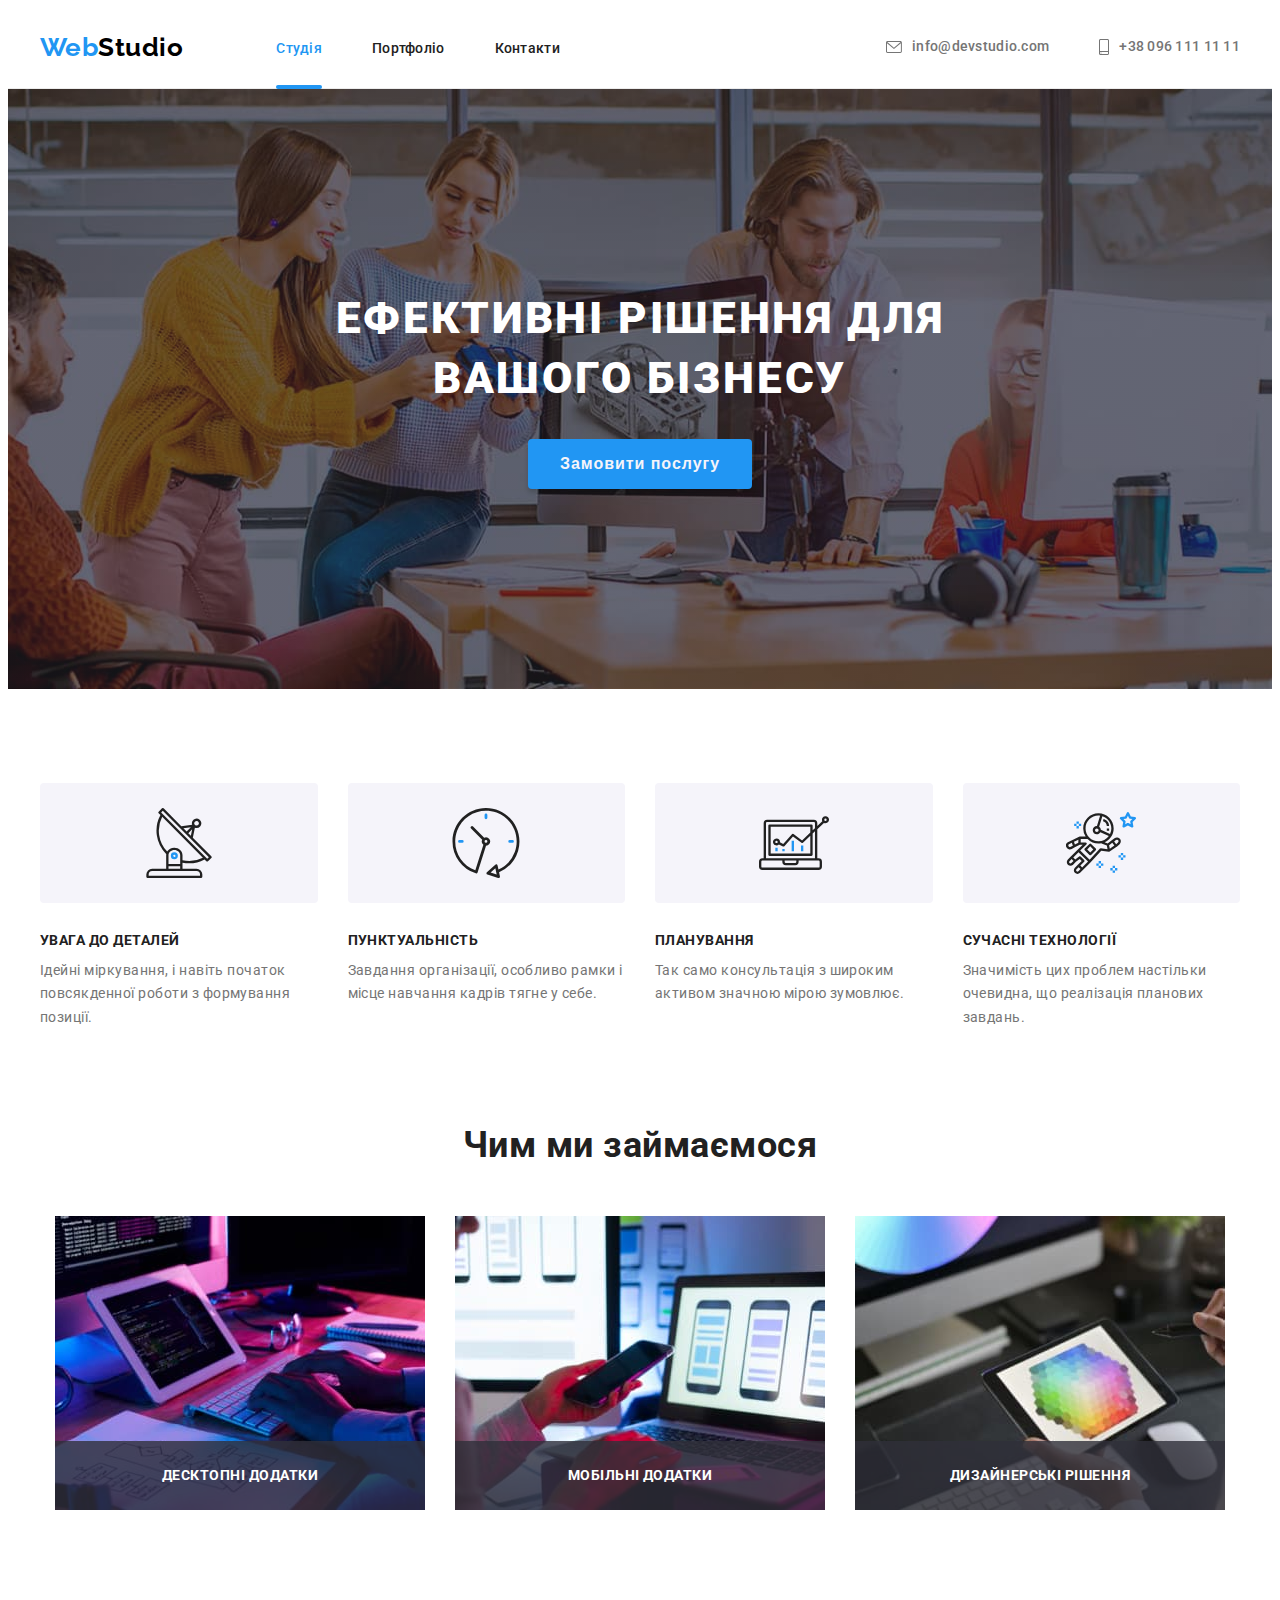
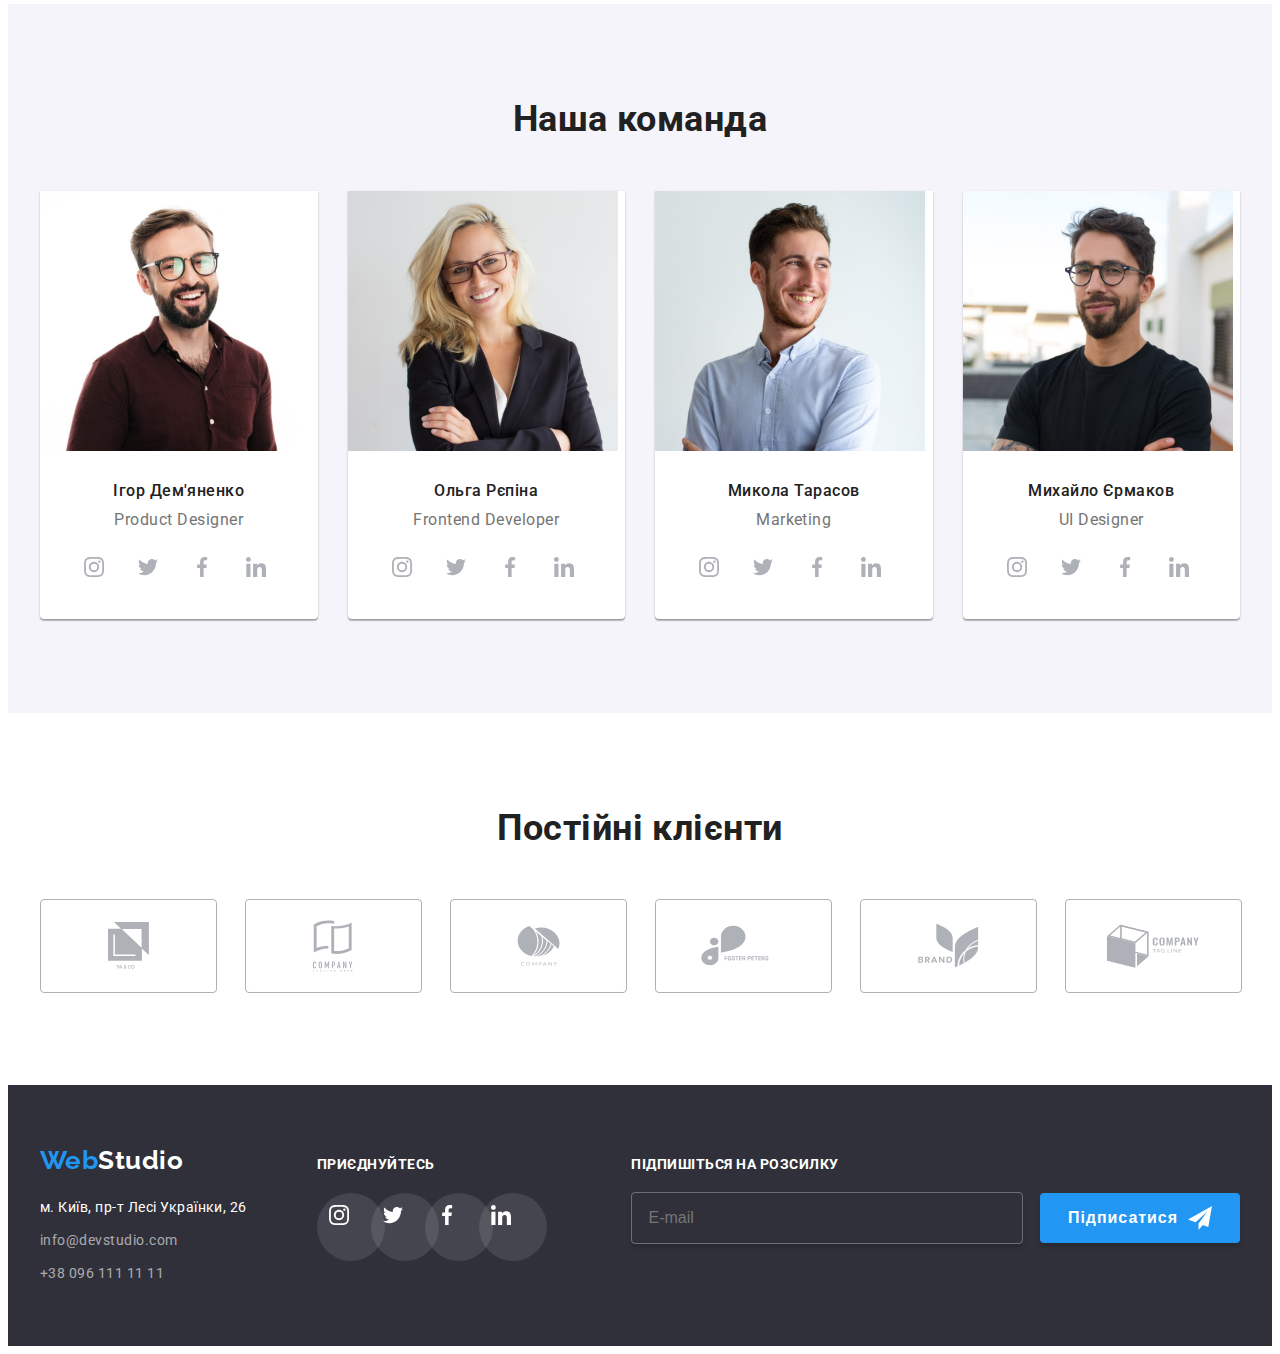
==== index.html @ 57fd8d07 "basic markup" ====
<!DOCTYPE html>
<html lang="uk">
  <head>
    <meta charset="UTF-8" />
    <meta http-equiv="X-UA-Compatible" content="IE=edge" />
    <meta name="viewport" content="width=device-width, initial-scale=1.0" />
    <title lang="en">WebStudio</title>
    <link rel="preconnect" href="https://fonts.googleapis.com" />
    <link rel="preconnect" href="https://fonts.gstatic.com" crossorigin />
    <link
      href="https://fonts.googleapis.com/css2?family=Raleway:wght@700&family=Roboto:wght@400;500;700;900&display=swap"
      rel="stylesheet"
    />
    <link
      rel="stylesheet"
      href="https://cdnjs.cloudflare.com/ajax/libs/modern-normalize/1.1.0/modern-normalize.min.css"
      integrity="sha512-wpPYUAdjBVSE4KJnH1VR1HeZfpl1ub8YT/NKx4PuQ5NmX2tKuGu6U/JRp5y+Y8XG2tV+wKQpNHVUX03MfMFn9Q=="
      crossorigin="anonymous"
      referrerpolicy="no-referrer"
    />
    <link rel="stylesheet" href="./css/style.css" />
  </head>
  <body>
    <header class="header">
      <div class="header-wrap container">
        <a class="logo" href="./index.html" lang="en"><span class="logo-part">Web</span>Studio</a>
        <nav class="header-nav">
          <ul class="nav-list list">
            <li class="nav-item">
              <a class="nav-link link current" href="./index.html">Студія</a>
            </li>
            <li class="nav-item"><a class="nav-link link" href="./portfolio.html">Портфоліо</a></li>
            <li class="nav-item"><a class="nav-link link" href="#">Контакти</a></li>
          </ul>
        </nav>
        <ul class="header-list list">
          <li class="header-item">
            <a class="header-contact link" href="mailto:info@devstudio.com" lang="en"
              >
              <svg class="contact-icon" width="16" height="12">
                <use href="./images/icons.svg#envelope"></use>
              </svg>info@devstudio.com</a
            >
          </li>
          <li class="header-item">
            <a class="header-contact link" href="tel:+380961111111">
                <svg class="contact-icon" width="10" height="16">
                  <use href="./images/icons.svg#smartphone"></use>
                </svg>
                +38 096 111 11 11
            </a>
          </li>
        </ul>
      </div>
    </header>
    <main>
      <section class="hero">
        <div class="hero-wrap container">
          <h1 class="hero-title">Ефективні рішення для вашого бізнесу</h1>
          <button class="hero-btn" type="button" data-modal-open>Замовити послугу</button>
          <div class="modal-overlay is-hidden" data-modal>
            <div class="modal">
              <button class="modal-close" type="button" data-modal-close>
                <svg class="close-icon" width="18" height="18">
                  <use href="./images/icons.svg#close"></use>
                </svg>
              </button>
              <p class="modal-title">Залиште свої дані, ми вам передзвонимо</p>

              <form class="modal-form" autocomplete="on">

                <label for="user-name" class="modal-label">Ім'я</label>
                <div class="modal-field">
                  <input type="text" class="modal-input" name="user-name" id="user-name" required>
                  <svg class="modal-icon" width="18" height="18">
                    <use href="./images/icons.svg#person"></use>
                  </svg>
                </div>

                <label for="user-phone" class="modal-label">Телефон</label>
                <div class="modal-field">
                  <input type="phone" class="modal-input" name="user-phone" id="user-phone" required>
                  <svg class="modal-icon" width="18" height="18">
                    <use href="./images/icons.svg#phone"></use>
                  </svg>
                </div>

                <label for="user-mail" class="modal-label">Пошта</label>
                <div class="modal-field">
                  <input type="email" class="modal-input" name="user-mail" id="user-mail" required>
                  <svg class="modal-icon" width="18" height="18">
                    <use href="./images/icons.svg#email"></use>
                  </svg>
                </div>

                <label for="comment" class="modal-label">Коментар</label>
                <textarea class="modal-comment" name="comment" id="comment" rows="10" placeholder="Введіть текст"></textarea>

                <label class="modal-policy">
                  <input class="modal-checkbox" type="checkbox" name="check" required>
                  <span class="new-checkbox"></span>
                  <span class="policy-label">Погоджуюся з розсилкою та приймаю <a class="policy-link" href="" target="_blank" rel="noopener norefferer nofollow">Умови договору</a></span>
                </label>
                  

                <button class="modal-send" type="submit">Відправити</button>

              </form>
            </div>
          </div>
        </div>
      </section>
      <section class="features section">
        <div class="features-wrap container">
          <h2 class="features-title visually-hidden">Особливості</h2>
          <ul class="features-list list">
            <li class="features-item">
              <div class="features-icon-bg">
                <svg class="features-icon" width="70" height="70">
                  <use href="./images/icons.svg#antenna"></use>
                </svg>
              </div>
              <h3 class="feature">Увага до деталей</h3>
              <p class="feature-definition">
                Ідейні міркування, і навіть початок повсякденної роботи з формування позиції.
              </p>
            </li>
            <li class="features-item">
              <div class="features-icon-bg">
                <svg class="features-icon" width="70" height="70">
                  <use href="./images/icons.svg#clock"></use>
                </svg>
              </div>
              <h3 class="feature">Пунктуальність</h3>
              <p class="feature-definition">
                Завдання організації, особливо рамки і місце навчання кадрів тягне у себе.
              </p>
            </li>
            <li class="features-item">
              <div class="features-icon-bg">
                <svg class="features-icon" width="70" height="70">
                  <use href="./images/icons.svg#diagram"></use>
                </svg>
              </div>
              <h3 class="feature">Планування</h3>
              <p class="feature-definition">
                Так само консультація з широким активом значною мірою зумовлює.
              </p>
            </li>
            <li class="features-item">
              <div class="features-icon-bg">
                <svg class="features-icon" width="70" height="70">
                  <use href="./images/icons.svg#astronaut"></use>
                </svg>
              </div>
              <h3 class="feature">Сучасні технології</h3>
              <p class="feature-definition">
                Значимість цих проблем настільки очевидна, що реалізація планових завдань.
              </p>
            </li>
          </ul>
        </div>
      </section>
      <section class="activity section">
        <div class="activity-wrap container">
          <h2 class="activity-title section-title">Чим ми займаємося</h2>
          <ul class="activity-list list">
            <li class="activity-item">
              <div class="activity-thumb">
                <img
                  class="image"
                  src="./images/wwd-1.jpg"
                  alt="кодинг з використанням планшету"
                  width="370"
                  height="294"
                  />
                <h3 class="activity-caption">Десктопні додатки</h3>
              </div>
            </li>
            <li class="activity-item">
              <div class="activity-thumb">
                <img
                  class="image"
                  src="./images/wwd-2.jpg"
                  alt="мобільна розробка"
                  width="370"
                  height="294"
                />
                <h3 class="activity-caption">Мобільні додатки</h3>
              </div>
            </li>
            <li class="activity-item">
              <div class="activity-thumb">
                <img
                  class="image"
                  src="./images/wwd-3.jpg"
                  alt="палітра кольорів на планшеті"
                  width="370"
                  height="294"
                />
                <h3 class="activity-caption">Дизайнерські рішення</h3>
              </div>
            </li>
          </ul>
        </div>
      </section>
      <section class="team section">
        <div class="team-wrap container">
          <h2 class="team-title section-title">Наша команда</h2>
          <ul class="team-list list">
            <li class="team-member">
              <img
                class="image"
                src="./images/team-1.jpg"
                alt="бородатий чоловік в окулярах посміхається"
                width="270"
                height="260"
              />
              <div class="member-wrap">
                <h3 class="member-name">Ігор Дем'яненко</h3>
                <p class="member-specialization" lang="en">Product Designer</p>
                <ul class="socials list">
                  <li class="social-item">
                    <a href="" class="social">
                      <svg class="social-icon" width="20" height="20">
                        <use href="./images/icons.svg#instagram"></use>
                      </svg>
                    </a>
                  </li>
                  <li class="social-item">
                    <a href="" class="social">
                      <svg class="social-icon" width="20" height="20">
                        <use href="./images/icons.svg#twitter"></use>
                      </svg>
                    </a>
                  </li>
                  <li class="social-item">
                    <a href="" class="social">
                      <svg class="social-icon" width="20" height="20">
                        <use href="./images/icons.svg#facebook"></use>
                      </svg>
                    </a>
                  </li>
                  <li class="social-item">
                    <a href="" class="social">
                      <svg class="social-icon" width="20" height="20">
                        <use href="./images/icons.svg#linkedin"></use>
                      </svg>
                    </a>
                  </li>
                </ul>
              </div>
            </li>
            <li class="team-member">
              <img
                class="image"
                src="./images/team-2.jpg"
                alt="білявка в костюмі посміхається"
                width="270"
                height="260"
              />
              <div class="member-wrap">
                <h3 class="member-name">Ольга Рєпіна</h3>
                <p class="member-specialization" lang="en">Frontend Developer</p>
                <ul class="socials list">
                  <li class="social-item">
                    <a href="" class="social">
                      <svg class="social-icon" width="20" height="20">
                        <use href="./images/icons.svg#instagram"></use>
                      </svg>
                    </a>
                  </li>
                  <li class="social-item">
                    <a href="" class="social">
                      <svg class="social-icon" width="20" height="20">
                        <use href="./images/icons.svg#twitter"></use>
                      </svg>
                    </a>
                  </li>
                  <li class="social-item">
                    <a href="" class="social">
                      <svg class="social-icon" width="20" height="20">
                        <use href="./images/icons.svg#facebook"></use>
                      </svg>
                    </a>
                  </li>
                  <li class="social-item">
                    <a href="" class="social">
                      <svg class="social-icon" width="20" height="20">
                        <use href="./images/icons.svg#linkedin"></use>
                      </svg>
                    </a>
                  </li>
                </ul>
              </div>
            </li>
            <li class="team-member">
              <img
                class="image"
                src="./images/team-3.jpg"
                alt="чоловік в сорочці посміхається"
                width="270"
                height="260"
              />
              <div class="member-wrap">
                <h3 class="member-name">Микола Тарасов</h3>
                <p class="member-specialization" lang="en">Marketing</p>
                <ul class="socials list">
                  <li class="social-item">
                    <a href="" class="social">
                      <svg class="social-icon" width="20" height="20">
                        <use href="./images/icons.svg#instagram"></use>
                      </svg>
                    </a>
                  </li>
                  <li class="social-item">
                    <a href="" class="social">
                      <svg class="social-icon" width="20" height="20">
                        <use href="./images/icons.svg#twitter"></use>
                      </svg>
                    </a>
                  </li>
                  <li class="social-item">
                    <a href="" class="social">
                      <svg class="social-icon" width="20" height="20">
                        <use href="./images/icons.svg#facebook"></use>
                      </svg>
                    </a>
                  </li>
                  <li class="social-item">
                    <a href="" class="social">
                      <svg class="social-icon" width="20" height="20">
                        <use href="./images/icons.svg#linkedin"></use>
                      </svg>
                    </a>
                  </li>
                </ul>
              </div>
              
            </li>
            <li class="team-member">
              <img
                class="image"
                src="./images/team-4.jpg"
                alt="бородатий брюнет в окулярах"
                width="270"
                height="260"
              />
              <div class="member-wrap">
                <h3 class="member-name">Михайло Єрмаков</h3>
                <p class="member-specialization" lang="en">UI Designer</p>
                <ul class="socials list">
                  <li class="social-item">
                    <a href="" class="social">
                      <svg class="social-icon" width="20" height="20">
                        <use href="./images/icons.svg#instagram"></use>
                      </svg>
                    </a>
                  </li>
                  <li class="social-item">
                    <a href="" class="social">
                      <svg class="social-icon" width="20" height="20">
                        <use href="./images/icons.svg#twitter"></use>
                      </svg>
                    </a>
                  </li>
                  <li class="social-item">
                    <a href="" class="social">
                      <svg class="social-icon" width="20" height="20">
                        <use href="./images/icons.svg#facebook"></use>
                      </svg>
                    </a>
                  </li>
                  <li class="social-item">
                    <a href="" class="social">
                      <svg class="social-icon" width="20" height="20">
                        <use href="./images/icons.svg#linkedin"></use>
                      </svg>
                    </a>
                  </li>
                </ul>
              </div>
            </li>
          </ul>
        </div>
      </section>
      <section class="clients section">
        <div class="clients-wrap container">
          <h2 class="cliets-title section-title">Постійні клієнти</h2>
          <ul class="clients-list list">
            <li class="clients-item">
              <a href="" class="clients-link">
                <svg class="clients-icon" width="41" height="47">
                  <use href="./images/icons.svg#group-1"></use>
                </svg>
              </a>
            </li>
            <li class="clients-item">
              <a href="" class="clients-link">
                <svg class="clients-icon" width="40" height="52">
                  <use href="./images/icons.svg#group-2"></use>
                </svg>
              </a>
            </li>
            <li class="clients-item">
              <a href="" class="clients-link">
                <svg class="clients-icon" width="43" height="41">
                  <use href="./images/icons.svg#group-3"></use>
                </svg>
              </a>
            </li>
            <li class="clients-item">
              <a href="" class="clients-link">
                <svg class="clients-icon" width="84" height="41">
                  <use href="./images/icons.svg#group-4"></use>
                </svg>
              </a>
            </li>
            <li class="clients-item">
              <a href="" class="clients-link">
                <svg class="clients-icon" width="63" height="45">
                  <use href="./images/icons.svg#group-5"></use>
                </svg>
              </a>
            </li>
            <li class="clients-item">
              <a href="" class="clients-link">
                <svg class="clients-icon" width="94" height="44">
                  <use href="./images/icons.svg#group-6"></use>
                </svg>
              </a>
            </li>
          </ul>
        </div>
      </section>
    </main>
    <footer class="footer">
      <div class="footer-wrap container">
        <div class="footer-logo-wrap">
          <a class="footer-logo" href="./index.html" lang="en"
            ><span class="logo-part">Web</span>Studio</a
          >
          <address class="address">
            <ul class="address-list list">
              <li class="address-item">
                <a
                  class="geoposition link"
                  href="https://goo.gl/maps/GLbjbNMPMJa86gnh6"
                  target="_blank"
                  rel="noreffer nofollow noopener"
                  >м. Київ, пр-т Лесі Українки, 26</a
                >
              </li>
              <li class="address-item">
                <a class="footer-contact link" href="mailto:info@devstudio.com">info@devstudio.com</a>
              </li>
              <li class="address-item">
                <a class="footer-contact link" href="tel:+380961111111">+38 096 111 11 11</a>
              </li>
            </ul>
          </address>
        </div>
        <div class="join-us-wrap">
          <b class="footer-cta">Приєднуйтесь</b>
          <ul class="socials list">
            <li class="social-item">
              <a href="" class="social link">
                <svg class="social-icon" width="20" height="20">
                  <use href="./images/icons.svg#instagram"></use>
                </svg>
              </a>
            </li>
            <li class="social-item">
              <a href="" class="social link">
                <svg class="social-icon" width="20" height="20">
                  <use href="./images/icons.svg#twitter"></use>
                </svg>
              </a>
            </li>
            <li class="social-item">
              <a href="" class="social link">
                <svg class="social-icon" width="20" height="20">
                  <use href="./images/icons.svg#facebook"></use>
                </svg>
              </a>
            </li>
            <li class="social-item">
              <a href="" class="social link">
                <svg class="social-icon" width="20" height="20">
                  <use href="./images/icons.svg#linkedin"></use>
                </svg>
              </a>
            </li>
          </ul>
        </div> 
        <div class="footer-form-wrap">
          <form class="footer-form">
            <label class="footer-label" for="email">Підпишіться на розсилку</label>
              <input class="footer-input" type="email" name="email" id="email" placeholder="E-mail">
              <button class="footer-btn" type="submit">Підписатися</button>
          </form>
        </div>
      </div>
    </footer>
    <script src="./js/modal.js"></script>
  </body>
</html>
---- css/style.css ----
/* -----------------------COMMON---------------------- */

:root {
  /* ---background colors--- */
  --primary-section-bg-color: #ffffff;
  --secondary-section-bg-color: #2f303a;
  --third-section-bg-color: #f5f4fa;
  --primary-card-bg-color: #ffffff;
  --secondary-card-bg-color: #f5f4fa;
  --primary-btn-bg-color: #f5f4fa;
  --secondary-btn-bg-color: #2196f3;
  --third-btn-bg-color: #ffffff;
  --accent-color: #2196f3;
  /* ---text-colors--- */
  --primary-text-color: #212121;
  --secondary-text-color: #757575;
  --bright-text-color: #ffffff;
  --dark-text-color: #000000;
  --primary-btn-text-color: #f5f4fa;
  --secondary-btn-text-color: #212121;
  /* icon-colors */
  --primary-icon-color: #afb1b8;
  --secondary-icon-color: #757575;
  --bright-icon-color: #ffffff;
  /* ---borders--- */
  --primary-border-color: #eeeeee;
  --secondary-border-color: #ececec;
  --third-border-color: #afb1b8;
  /* ---fonts--- */
  --primary-font-family: 'Roboto', sans-serif;
  --secondary-font-family: 'Raleway', sans-serif;
  /* ---text-size--- */
  --primary-text-size: 14px;
  --secondary-text-size: 16px;
  /* ---transition--- */
  --hft: 250ms cubic-bezier(0.4, 0, 0.2, 1);
}

body {
  font-family: var(--primary-font-family);
  font-style: normal;
  letter-spacing: 0.03em;
  color: var(--primary-text-color);
  background-color: var(--primary-section-bg-color);
}

h1,
h2,
h3,
h4,
h5,
h6,
ul,
p {
  padding: 0;
  margin: 0;
}

.section {
  padding-top: 94px;
  padding-bottom: 94px;
}

.container {
  width: 1200px;
  padding-left: 15px;
  padding-right: 15px;
  margin: 0 auto;
}

.section-title {
  margin-bottom: 50px;

  font-weight: 700;
  font-size: 36px;
  line-height: 1.17;
  text-align: center;
}

.visually-hidden {
  position: absolute;

  width: 1px;
  height: 1px;
  margin: -1px;
  padding: 0;
  border: 0;
  white-space: nowrap;
  clip-path: inset(100%);
  clip: rect(0 0 0 0);
  overflow: hidden;
}

.link {
  text-decoration: none;
  cursor: pointer;

  transition: color var(--hft);
}

.link:hover,
.link:focus {
  color: var(--accent-color);
}

.list {
  list-style: none;
}

.button {
  cursor: pointer;
  
  transition: background var(--hft), color var(--hft), box-shadow var(--hft);
}

.button:hover,
.button:focus {
  background: var(--accent-color);
  color: var(--bright-text-color);
}

.image {
  display: block;
  max-width: 100%;
}

.socials {
  display: flex;
  gap: 10px;
}

.social-item {
  width: 44px;
  height: 44px;
}

.social {
  display: block;
  padding: 12px;
  width: 100%;
  height: 100%;

  border-radius: 50%;

  transition: background-color var(--hft);
}

/* -----------------------HEADER---------------------- */
.header {
  padding-top: 24px;
  padding-bottom: 25px;
  border-bottom: 1px solid var(--secondary-border-color);
}

.header-wrap {
  display: flex;
  align-items: center;
}

.logo {
  margin-right: 93px;

  font-family: var(--secondary-font-family);
  font-weight: 700;
  font-size: 26px;
  line-height: 1.19;
  color: var(--dark-text-color);
  text-decoration: none;
  cursor: pointer;
}

.header-nav {
  margin-right: auto;
}

.nav-list {
  display: flex;
  gap: 50px;
}

.logo-part {
  color: var(--accent-color);
}

.nav-link {
  font-weight: 500;
  font-size: var(--primary-text-size);
  line-height: 1.14;
  letter-spacing: 0.02em;
  color: var(--primary-text-color);
}

.current {
  position: relative;

  color: var(--accent-color);
}

.current::after{
  content: "";

  position: absolute;
  bottom: -33px;

  display: block;
  width: 100%;
  height: 4px;

  background: var(--accent-color);
  border-radius: 2px;
}

.header-list {
  display: flex;
}

.header-item:not(:last-child) {
  margin-right: 50px;
}

.header-contact {
  display: flex;
  gap: 10px;
  align-items: center;

  font-weight: 500;
  font-style: normal;
  font-size: var(--primary-text-size);
  line-height: 1.14;
  letter-spacing: 0.02em;
  color: var(--secondary-text-color);
}

.contact-icon {
  fill: var(--secondary-icon-color);
  transition: fill var(--hft);
}

.link:hover .contact-icon,
.link:focus .contact-icon {
  fill: var(--accent-color);
}

/* -----------------------HERO---------------------- */
.hero {
  max-width: 1600px;
  margin: 0 auto;
  padding-top: 200px;
  padding-bottom: 200px;

  background-image: linear-gradient(rgba(47, 48, 58, 0.4), rgba(47, 48, 58, 0.4)),
    url(../images/hero-bg.jpg);
  background-repeat: no-repeat;
  background-position: center;
  background-size: cover;
}

.hero-title {
  width: 696px;
  margin-top: 0px;
  margin-right: auto;
  margin-bottom: 30px;
  margin-left: auto;

  font-weight: 900;
  font-size: 44px;
  line-height: 1.36;
  text-align: center;
  letter-spacing: 0.06em;
  text-transform: uppercase;
  color: var(--bright-text-color);
}

.hero-btn {
  display: block;
  margin-left: auto;
  margin-right: auto;
  padding: 10px 32px;

  font-weight: 700;
  font-size: var(--secondary-text-size);
  line-height: 1.875;
  letter-spacing: 0.06em;
  color: var(--primary-btn-text-color);

  background: var(--secondary-btn-bg-color);
  box-shadow: 0px 4px 4px rgba(0, 0, 0, 0.15);
  border-radius: 4px;
  border: 0;
  cursor: pointer;

  transition: background var(--hft);
}

.hero-btn:hover,
.hero-btn:focus,
.modal-send:hover, 
.modal-send:focus,
.footer-btn:hover,
.footer-btn:focus{
  background: #188ce8;
}

/* ----------   MODAL        ------ */


.is-hidden{
  visibility: hidden;
  opacity: 0;
  pointer-events: none;
}

.modal-overlay {
  position: fixed;
  top: 0;
  left: 0;
  z-index: 1;

  width: 100%;
  height: 100%;

  background: rgba(0, 0, 0, 0.2);

  transition: opacity var(--hft);
  opacity: 1;
}

.is-hidden .modal{
  transform: translate(-50%, -50%) scale(0.3);
}

.modal {
  position: absolute;
  top: 50%;
  left: 50%;

  width: 528px;
  padding: 40px;

  background-color: var(--primary-card-bg-color);
  box-shadow: 0px 1px 3px rgba(0, 0, 0, 0.12), 0px 1px 1px rgba(0, 0, 0, 0.14),
    0px 2px 1px rgba(0, 0, 0, 0.2);
  border-radius: 4px;

  transform: translate(-50%, -50%) scale(1);
  transition: transform var(--hft);
}

.modal-close{
  position: absolute;
  top: 8px;
  right: 8px;

  display: flex;
  justify-content: center;
  align-items: center;
  width: 30px;
  height: 30px;

  background-color: var(--third-btn-bg-color);
  border-radius: 50%;
  border: 1px solid rgba(0, 0, 0, 0.1);
  cursor: pointer;
}

.modal-close:hover .close-icon,
.modal-close:focus .close-icon{
  fill: var(--accent-color);
}

.close-icon{
  fill: #000000;
}

.modal-title{
  margin-bottom: 12px;

font-weight: 700;
font-size: 20px;
line-height: 1.15;
text-align: center;
color: var(--primary-text-color);
}

.modal-form {
}

.modal-label {
  display: block;
  margin-bottom: 4px;

font-size: 12px;
line-height: 1.17;
letter-spacing: 0.01em;
color: var(--secondary-text-color);
}

.modal-field {
  position: relative;

  margin-bottom: 10px;
}

.modal-input {
  width: 100%;
  height: 40px;
  padding: 11px 30px;

  font-size: 12px;

  outline: none;
  border: 1px solid rgba(33, 33, 33, 0.2);
  border-radius: 4px;

  transition: border-color var(--hft);
}

.modal-input:hover, .modal-input:focus, .modal-comment:hover, .modal-comment:focus{
  border-color: var(--accent-color);
}

.modal-icon {
  position: absolute;
  left: 12px;
  top: 50%;
  transform: translateY(-50%);

  fill: var(--primary-text-color);

  transition: fill var(--hft);
}

.modal-input:hover + .modal-icon, .modal-input:focus + .modal-icon{
  fill: var(--accent-color);
}

.modal-comment{
  width: 100%;
  height: 120px;
  resize: none;
  padding: 12px 16px;
  margin-bottom: 10px;

  font-size: 12px;

  outline: none;
  border: 1px solid rgba(33, 33, 33, 0.2);
  border-radius: 4px;
}

.modal-comment::placeholder{
font-size: 12px;
line-height: 1.17;
letter-spacing: 0.01em;
color: rgba(117, 117, 117, 0.5);
}

.modal-policy {
  cursor: pointer;

  display: flex;
  justify-content: center;
  align-items: center;
  margin-bottom: 30px;
}

.policy-link{
  cursor: pointer;
  color: var(--accent-color);
}

.modal-checkbox {
  -webkit-appearance: none;
  -moz-appearance: none;
  appearance: none;
}

.new-checkbox{
  content: "";

  display: inline-block;
  width: 16px;
  height: 15px;
  margin-right: 7px;

  border: 2px solid var(--primary-text-color);
  border-radius: 2px;

  transition: background var(--hft), border-color var(--hft);
}

.modal-policy:hover .new-checkbox,
.modal-policey:focus .new-checkbox{
  border-color: var(--accent-color);
}

.modal-checkbox:checked + .new-checkbox{
  border: 0;
  background-color: var(--accent-color);
  background-image: url(../images/icon-check.svg);
  background-size: contain;
  background-position: center;
  background-repeat: no-repeat;
}

.policy-label{
font-size: 14px;
line-height: 1.71;
color: var(--secondary-text-color);
}

.modal-send {
  cursor: pointer;

  display: block;
  padding: 10px 52px;
  margin: 0 auto;

  font-weight: 700;
  font-size: 16px;
  line-height: 1.88;
  letter-spacing: 0.06em;
  color: var(--bright-text-color);

  background: var(--accent-color);
  box-shadow: 0px 4px 4px rgba(0, 0, 0, 0.15);
  border: transparent;
  border-radius: 4px;

  transition: background var(--hft);
}


/* -----------------------FEATURES---------------------- */

.features-list {
  display: flex;
  gap: 30px;
}

.features-item {
  flex-basis: calc((100% - 90px) / 4);
}

.features-icon-bg {
  display: flex;
  justify-content: center;
  align-items: center;
  height: 120px;
  margin-bottom: 30px;
  border-radius: 4px;

  background-color: var(--secondary-card-bg-color);
}

.feature {
  margin-bottom: 10px;

  font-weight: 700;
  font-size: var(--primary-text-size);
  line-height: 1.14;
  text-transform: uppercase;
}

.feature-definition {
  font-size: var(--primary-text-size);
  line-height: 1.71;
  color: var(--secondary-text-color);
}
/* -----------------------ACTIVITY---------------------- */
.activity {
  padding-top: 0px;
}

.activity-list {
  display: flex;
  justify-content: center;
  gap: 30px;
}

.address-item{
  flex-basis: calc((100%-60px) / 3);
}

.activity-thumb{
  position: relative;
}

.activity-caption{
  position: absolute;
  bottom: 0;
  left: 0;

  width: 100%;
  padding-top: 27px;
  padding-bottom: 27px;

  font-weight: 700;
  font-size: var(--primary-text-size);
  line-height: 1.14;
  text-align: center;
  text-transform: uppercase;
  color: var(--bright-text-color);

  background-color: rgba(47, 48, 58, 0.8);
}



/* -----------------------TEAM---------------------- */
.team {
  background: var(--third-section-bg-color);
}

.team-list {
  display: flex;
  justify-content: center;
  gap: 30px;
}

.team-member {
  flex-basis: calc((100% - 90px) / 4);

  background: var(--primary-card-bg-color);
  box-shadow: 0px 1px 3px rgba(0, 0, 0, 0.12), 0px 1px 1px rgba(0, 0, 0, 0.14),
    0px 2px 1px rgba(0, 0, 0, 0.2);
  border-radius: 0px 0px 4px 4px;
}

.member-wrap {
  padding: 30px 32px;
}

.member-name {
  margin-bottom: 10px;

  font-weight: 500;
  font-size: var(--secondary-text-size);
  line-height: 1.19;
  text-align: center;
}

.member-specialization {
  margin-bottom: 16px;

  font-size: var(--secondary-text-size);
  line-height: 1.19;
  text-align: center;
  color: var(--secondary-text-color);
}

.team .social-icon {
  fill: var(--primary-icon-color);
}

/* ----------------------- CLIENTS ---------------------- */

.clients-list {
  display: flex;
  gap: 30px;
}

.clients-item {
  flex-basis: calc((100% - 150px) / 6);
  height: 92px;
}

.clients-link {
  display: flex;
  justify-content: center;
  align-items: center;
  width: 100%;
  height: 100%;

  color: var(--primary-icon-color);
  border: 1px solid var(--third-border-color);
  border-radius: 4px;

  transition: border var(--hft), color var(--hft);
}

.clients-icon {
  fill: currentColor;
}

.clients-link:hover,
.clients-link:focus {
  color: var(--accent-color);
  border: 1px solid var(--accent-color);
}

.clients-link:hover .clients-icon,
.clients-link:focus .clients-icon {
  fill: currentColor;
}

/* -----------------------FOOTER---------------------- */
.footer {
  background: var(--secondary-section-bg-color);
  padding-top: 60px;
  padding-bottom: 60px;
}

.footer-wrap {
  display: flex;
  align-items: baseline;
}

.footer-logo-wrap {
  margin-right: 70px;
}

.footer-logo {
  display: inline-block;
  margin-bottom: 20px;

  font-family: var(--secondary-font-family);
  font-weight: 700;
  font-size: 26px;
  line-height: 1.19;
  color: var(--bright-text-color);
  text-decoration: none;
  cursor: pointer;
}

.address-item:not(:last-child) {
  margin-bottom: 9px;
}

.geoposition {
  font-family: var(--primary-font-family);
  font-style: normal;
  font-weight: 400;
  font-size: var(--primary-text-size);
  line-height: 1.71;
  color: var(--bright-text-color);
}

.footer-contact {
  font-style: normal;
  font-weight: 400;
  font-size: var(--primary-text-size);
  line-height: 1.71;
  color: rgba(255, 255, 255, 0.6);
}

.footer-cta {
  display: inline-block;
  margin-bottom: 20px;

  font-size: var(--primary-text-size);
  line-height: 1.14;
  text-transform: uppercase;
  color: var(--bright-text-color);
}

.join-us-wrap{
  margin-right: auto;
}

.join-us-wrap .social {
  background: rgba(255, 255, 255, 0.1);
  border-radius: 50%;
}

.join-us-wrap .social-icon {
  fill: var(--bright-icon-color);
}

.social:hover,
.social:focus {
  background-color: var(--accent-color);
  border-radius: 50%;
}

.social:hover .social-icon,
.social:focus .social-icon {
  fill: var(--bright-text-color);
}

.footer-label{
  display: block;
  margin-bottom: 20px;

  font-weight: 700;
  font-size: 14px;
  line-height: 16px;
  text-transform: uppercase;
  color: var(--bright-text-color);
}

.footer-input{
  width: 358px;
  padding: 15px 16px;
  margin-right: 12px;

  font-size: 16px;
  line-height: 20px;
  color: var(--bright-text-color);

  background-color: transparent;
  outline: transparent;
  border: 1px solid rgba(255, 255, 255, 0.3);
  box-shadow: 0px 4px 4px rgba(0, 0, 0, 0.15);
  border-radius: 4px;
}

.footer-btn{
cursor: pointer;

position: relative;
padding: 10px 62px 10px 28px;

font-weight: 700;
font-size: 16px;
line-height: 1.88;
letter-spacing: 0.06em;
color: var(--bright-text-color);

background-color: var(--accent-color);
box-shadow: 0px 4px 4px rgba(0, 0, 0, 0.15);
border-radius: 4px;
border: transparent;
}

.footer-btn::after{
  content: "";
  
  position: absolute;
  right: 28px;
  top: 50%;
  transform: translateY(-50%);

  display: block;
  width: 24px;
  height: 24px;
  background-image: url(../images/icon-send.svg);
}
/* -----------------------PORTFOLIO---------------------- */

.filter {
  display: flex;
  justify-content: center;
  gap: 8px;
  margin-bottom: 50px;
}

.filter-btn {
  font-family: var(--primary-font-family);
  font-style: normal;
  font-weight: 500;
  font-size: var(--secondary-text-size);
  line-height: 1.625;
  text-align: center;
  color: var(--secondary-btn-text-color);

  background: var(--primary-btn-bg-color);
  border-radius: 4px;
  border: 0px;
  padding: 6px 22px;
}

.filter-btn:active,
.filter-btn:hover,
.filter-btn:focus {
  box-shadow: 0px 3px 1px rgba(0, 0, 0, 0.1), 0px 1px 2px rgba(0, 0, 0, 0.08),
    0px 2px 2px rgba(0, 0, 0, 0.12);
}

.active {
  color: var(--bright-text-color);

  background: var(--accent-color);
}

.works {
  display: flex;
  flex-wrap: wrap;
  gap: 30px;
}

.work-example {
  flex-basis: calc((100% - 60px) / 3);
}

.card-wrap {
  padding: 20px 24px;

  border-left: 1px solid var(--primary-border-color);
  border-right: 1px solid var(--primary-border-color);
  border-bottom: 1px solid var(--primary-border-color);
}

.card-link {
  display: block;
  width: 100%;
  height: 100%;

  transition: box-shadow var(--hft);
}

.card-link:hover,
.card-link:focus {
  box-shadow: 0px 1px 1px rgba(0, 0, 0, 0.12), 0px 4px 4px rgba(0, 0, 0, 0.06),
    1px 4px 6px rgba(0, 0, 0, 0.16);
  cursor: pointer;
}

.card-thumb{
  position: relative;
  overflow: hidden;
}

.card-hover{
  position: absolute;
  top: 100%;

  display: flex;
  align-items: center;

  width: 100%;
  height: 100%;
  padding: 0px 24px;

  background: rgba(33, 150, 243, 0.9);
  transition: transform var(--hft);
}

.card-link:hover .card-hover,
.card-link:focus .card-hover{
transform: translateY(-100%);
}

.hover-text{
font-size: 18px;
line-height: 1.56;
color: var(--bright-text-color);
}

.work-title {
  margin-bottom: 4px;
  margin-top: 0px;

  font-weight: 700;
  font-size: 18px;
  line-height: 2;
  letter-spacing: 0.06em;
}

.work-description {
  margin-top: 0px;
  margin-bottom: 0px;

  font-size: var(--secondary-text-size);
  line-height: 1.875;
  color: var(--secondary-text-color);
}
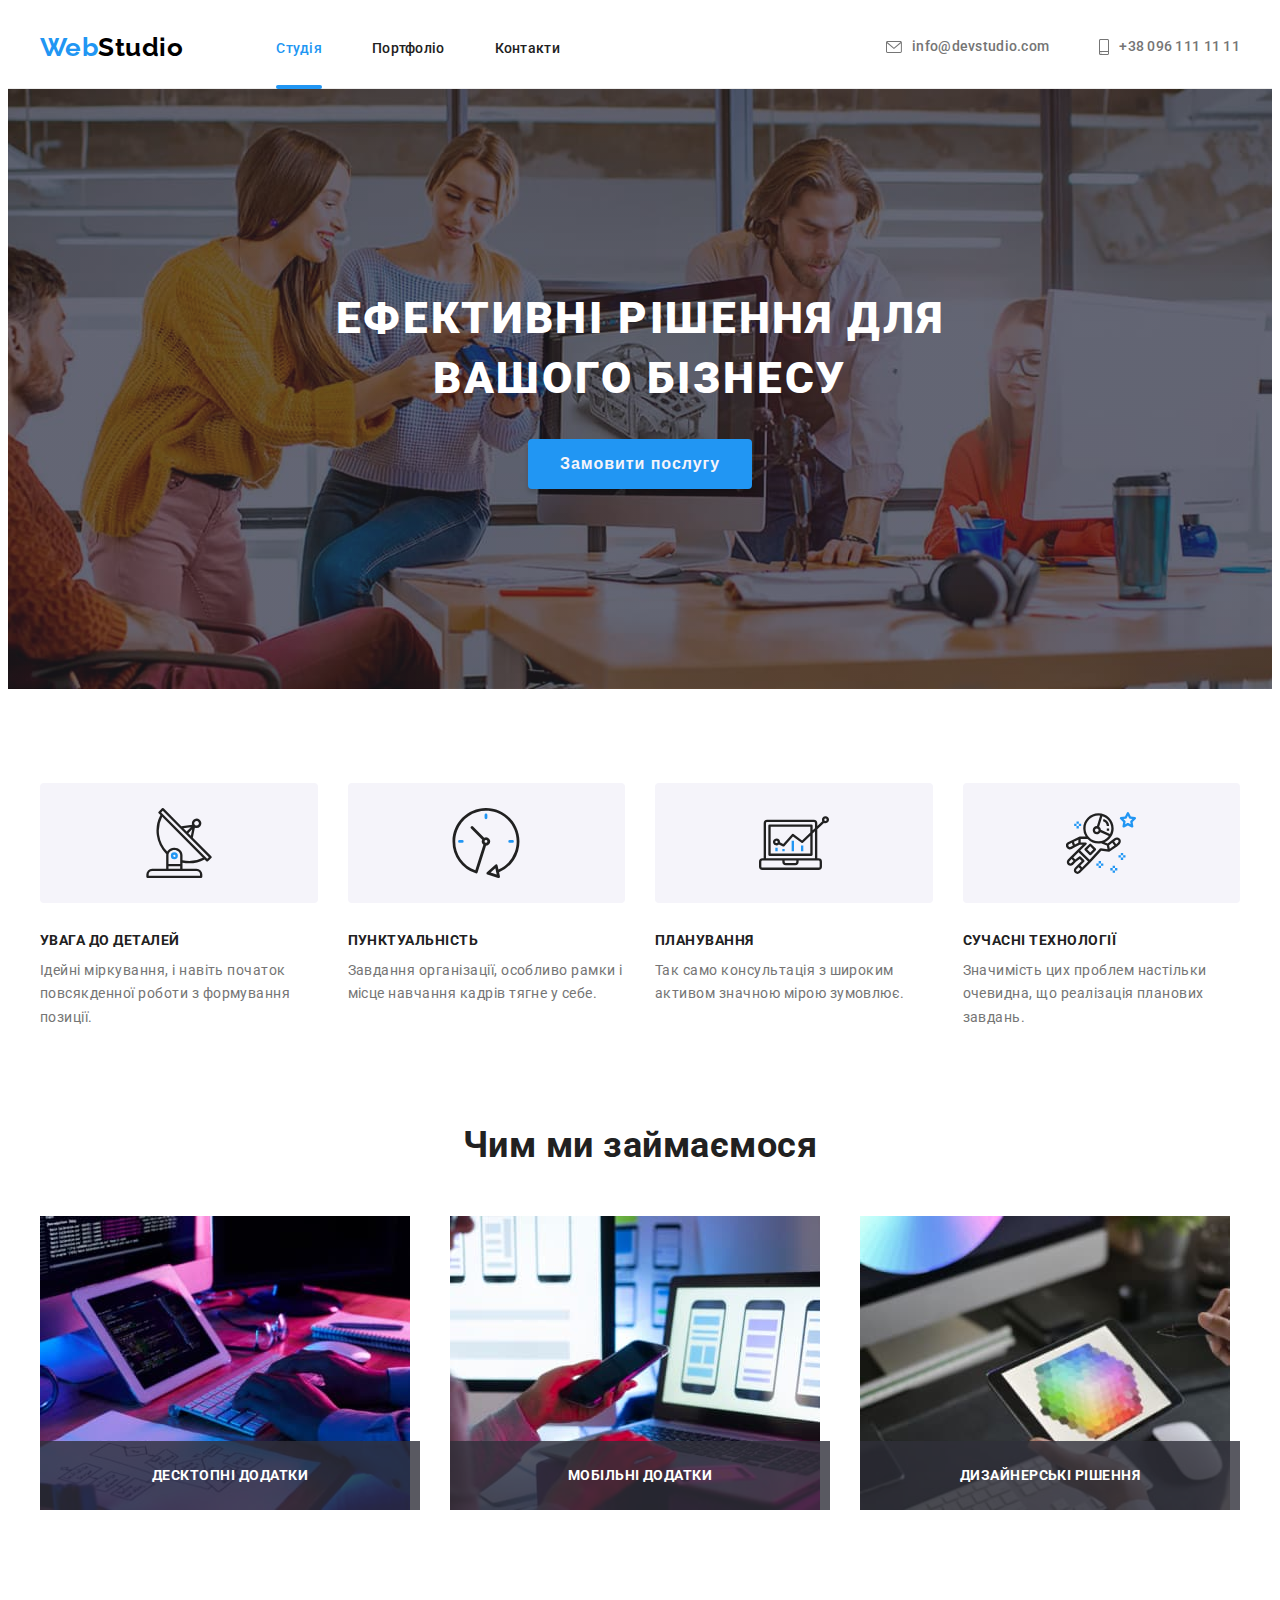
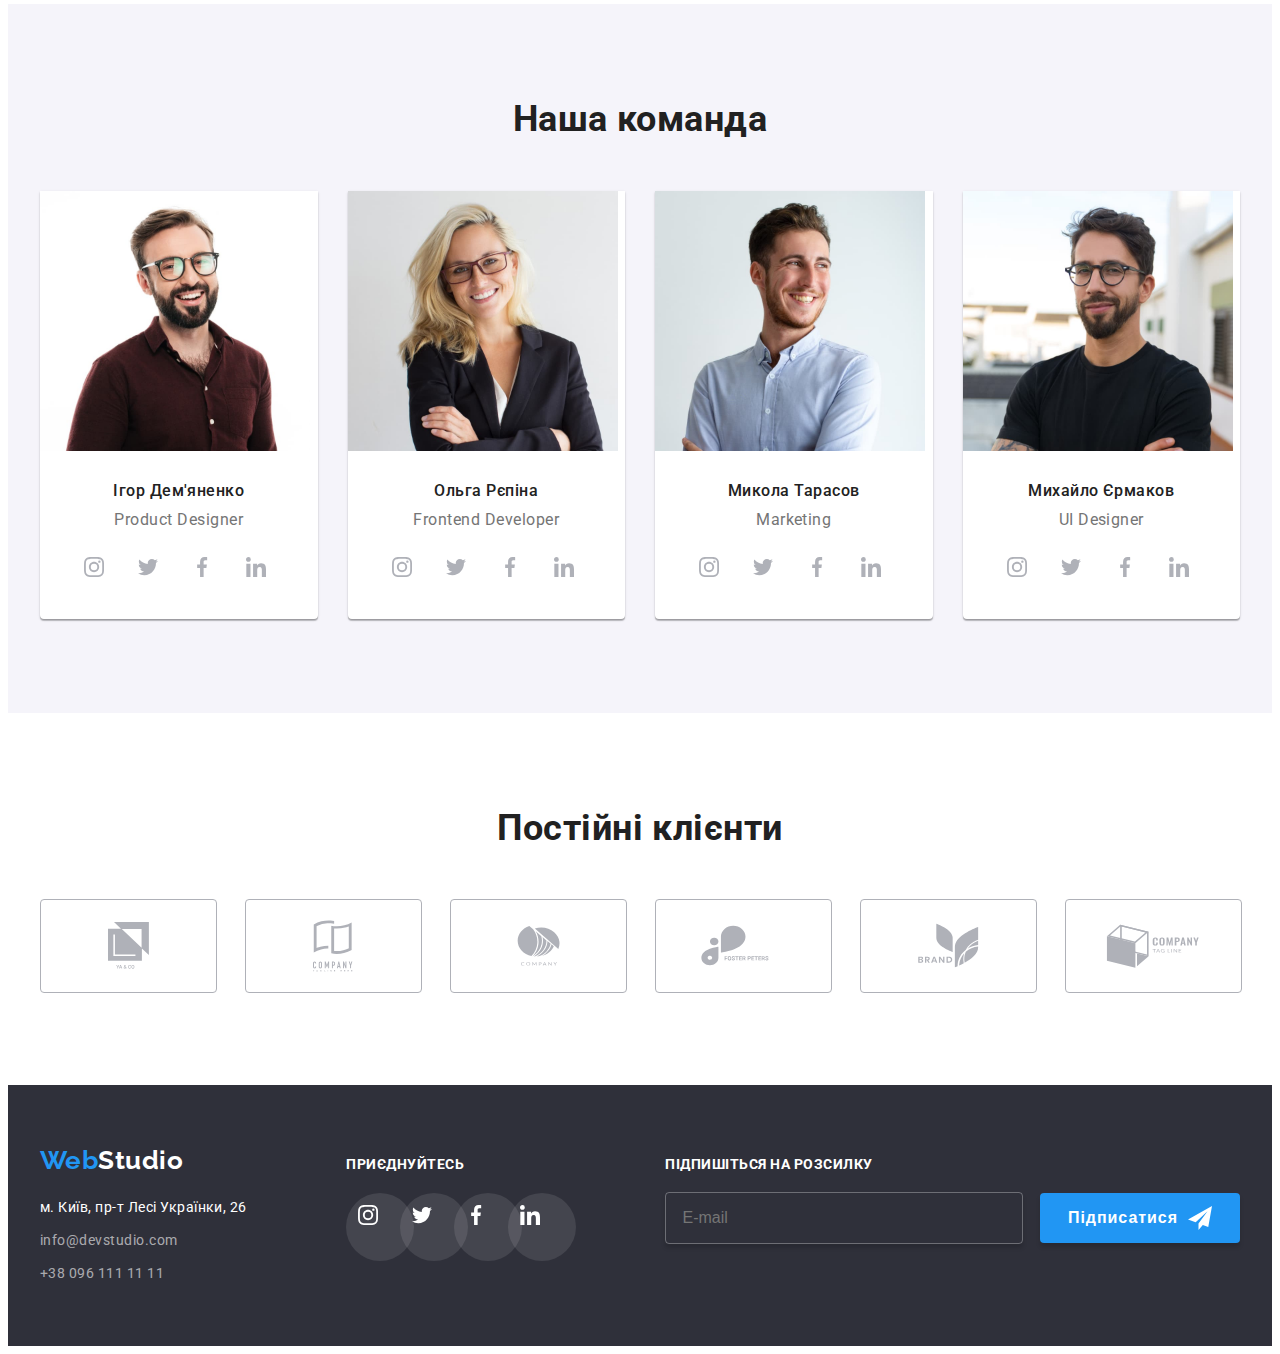
==== commit 21af35b3: "sass & bem" ====
--- a/index.html
+++ b/index.html
@@ -1,4 +1,3 @@
-<!DOCTYPE html>
 <html lang="uk">
   <head>
     <meta charset="UTF-8" />
@@ -18,33 +17,34 @@
       crossorigin="anonymous"
       referrerpolicy="no-referrer"
     />
-    <link rel="stylesheet" href="./css/style.css" />
+    <link rel="stylesheet" href="./css/main.min.css" />
   </head>
+
   <body>
-    <header class="header">
-      <div class="header-wrap container">
-        <a class="logo" href="./index.html" lang="en"><span class="logo-part">Web</span>Studio</a>
-        <nav class="header-nav">
-          <ul class="nav-list list">
-            <li class="nav-item">
-              <a class="nav-link link current" href="./index.html">Студія</a>
-            </li>
-            <li class="nav-item"><a class="nav-link link" href="./portfolio.html">Портфоліо</a></li>
-            <li class="nav-item"><a class="nav-link link" href="#">Контакти</a></li>
+    <header class="page-header">
+      <div class="page-header__wrap container">
+        <a class="logo" href="./index.html" lang="en"><span class="logo__part">Web</span>Studio</a>
+        <nav class="page-nav">
+          <ul class="page-nav__list">
+            <li class="page-nav__item">
+              <a class="page-nav__link--current link" href="./index.html">Студія</a>
+            </li>
+            <li class="page-nav__item"><a class="page-nav__link link" href="./portfolio.html">Портфоліо</a></li>
+            <li class="page-nav__item"><a class="page-nav__link link" href="#">Контакти</a></li>
           </ul>
         </nav>
-        <ul class="header-list list">
-          <li class="header-item">
-            <a class="header-contact link" href="mailto:info@devstudio.com" lang="en"
+        <ul class="page-header__contact-list">
+          <li class="page-header__contact-item">
+            <a class="page-header__contact-link link" href="mailto:info@devstudio.com" lang="en"
               >
-              <svg class="contact-icon" width="16" height="12">
+              <svg class="page-header__contact-icon" width="16" height="12">
                 <use href="./images/icons.svg#envelope"></use>
               </svg>info@devstudio.com</a
             >
           </li>
-          <li class="header-item">
-            <a class="header-contact link" href="tel:+380961111111">
-                <svg class="contact-icon" width="10" height="16">
+          <li class="page-header__contact-item">
+            <a class="page-header__contact-link link" href="tel:+380961111111">
+                <svg class="page-header__contact-icon" width="10" height="16">
                   <use href="./images/icons.svg#smartphone"></use>
                 </svg>
                 +38 096 111 11 11
@@ -53,197 +53,206 @@
         </ul>
       </div>
     </header>
+    
     <main>
+
+      <!-------- HERO ----------->
       <section class="hero">
-        <div class="hero-wrap container">
-          <h1 class="hero-title">Ефективні рішення для вашого бізнесу</h1>
-          <button class="hero-btn" type="button" data-modal-open>Замовити послугу</button>
+        <div class="hero__wrap container">
+          <h1 class="hero__title">Ефективні рішення для вашого бізнесу</h1>
+          <button class="hero__btn" type="button" data-modal-open>Замовити послугу</button>
+
+          <!-------- MODAL ----------->
           <div class="modal-overlay is-hidden" data-modal>
             <div class="modal">
-              <button class="modal-close" type="button" data-modal-close>
-                <svg class="close-icon" width="18" height="18">
+              <button class="modal__close-button" type="button" data-modal-close>
+                <svg class="modal__close-icon" width="18" height="18">
                   <use href="./images/icons.svg#close"></use>
                 </svg>
               </button>
-              <p class="modal-title">Залиште свої дані, ми вам передзвонимо</p>
-
-              <form class="modal-form" autocomplete="on">
-
-                <label for="user-name" class="modal-label">Ім'я</label>
-                <div class="modal-field">
-                  <input type="text" class="modal-input" name="user-name" id="user-name" required>
-                  <svg class="modal-icon" width="18" height="18">
+              <p class="modal__title">Залиште свої дані, ми вам передзвонимо</p>
+
+              <form class="modal__form" autocomplete="on">
+
+                <label for="user-name" class="modal__label">Ім'я</label>
+                <div class="modal__field">
+                  <input type="text" class="modal__input" name="user-name" id="user-name" required>
+                  <svg class="modal__icon" width="18" height="18">
                     <use href="./images/icons.svg#person"></use>
                   </svg>
                 </div>
 
-                <label for="user-phone" class="modal-label">Телефон</label>
-                <div class="modal-field">
-                  <input type="phone" class="modal-input" name="user-phone" id="user-phone" required>
-                  <svg class="modal-icon" width="18" height="18">
+                <label for="user-phone" class="modal__label">Телефон</label>
+                <div class="modal__field">
+                  <input type="phone" class="modal__input" name="user-phone" id="user-phone" required>
+                  <svg class="modal__icon" width="18" height="18">
                     <use href="./images/icons.svg#phone"></use>
                   </svg>
                 </div>
 
-                <label for="user-mail" class="modal-label">Пошта</label>
-                <div class="modal-field">
-                  <input type="email" class="modal-input" name="user-mail" id="user-mail" required>
-                  <svg class="modal-icon" width="18" height="18">
+                <label for="user-mail" class="modal__label">Пошта</label>
+                <div class="modal__field">
+                  <input type="email" class="modal__input" name="user-mail" id="user-mail" required>
+                  <svg class="modal__icon" width="18" height="18">
                     <use href="./images/icons.svg#email"></use>
                   </svg>
                 </div>
 
-                <label for="comment" class="modal-label">Коментар</label>
-                <textarea class="modal-comment" name="comment" id="comment" rows="10" placeholder="Введіть текст"></textarea>
-
-                <label class="modal-policy">
-                  <input class="modal-checkbox" type="checkbox" name="check" required>
-                  <span class="new-checkbox"></span>
-                  <span class="policy-label">Погоджуюся з розсилкою та приймаю <a class="policy-link" href="" target="_blank" rel="noopener norefferer nofollow">Умови договору</a></span>
+                <label for="comment" class="modal__label">Коментар</label>
+                <textarea class="modal__comment" name="comment" id="comment" rows="10" placeholder="Введіть текст"></textarea>
+
+                <label class="modal__policy">
+                  <input class="modal__checkbox" type="checkbox" name="check" required>
+                  <span class="modal__checkbox--custom"></span>
+                  <span class="modal__policy-label">Погоджуюся з розсилкою та приймаю <a class="modal__policy-link" href="" target="_blank" rel="noopener norefferer nofollow">Умови договору</a></span>
                 </label>
                   
 
-                <button class="modal-send" type="submit">Відправити</button>
+                <button class="modal__send-button" type="submit">Відправити</button>
 
               </form>
             </div>
           </div>
         </div>
       </section>
+
+      <!-------- FEATURES ----------->
+
       <section class="features section">
-        <div class="features-wrap container">
-          <h2 class="features-title visually-hidden">Особливості</h2>
-          <ul class="features-list list">
-            <li class="features-item">
-              <div class="features-icon-bg">
-                <svg class="features-icon" width="70" height="70">
+        <div class="features__wrap container">
+          <h2 class="features__title visually-hidden">Особливості</h2>
+          <ul class="features__list">
+            <li class="features__item">
+              <div class="features__icon-bg">
+                <svg class="features__icon" width="70" height="70">
                   <use href="./images/icons.svg#antenna"></use>
                 </svg>
               </div>
-              <h3 class="feature">Увага до деталей</h3>
-              <p class="feature-definition">
+              <h3 class="features__label">Увага до деталей</h3>
+              <p class="features__definition">
                 Ідейні міркування, і навіть початок повсякденної роботи з формування позиції.
               </p>
             </li>
-            <li class="features-item">
-              <div class="features-icon-bg">
-                <svg class="features-icon" width="70" height="70">
+            <li class="features__item">
+              <div class="features__icon-bg">
+                <svg class="features__icon" width="70" height="70">
                   <use href="./images/icons.svg#clock"></use>
                 </svg>
               </div>
-              <h3 class="feature">Пунктуальність</h3>
-              <p class="feature-definition">
+              <h3 class="features__label">Пунктуальність</h3>
+              <p class="features__definition">
                 Завдання організації, особливо рамки і місце навчання кадрів тягне у себе.
               </p>
             </li>
-            <li class="features-item">
-              <div class="features-icon-bg">
-                <svg class="features-icon" width="70" height="70">
+            <li class="features__item">
+              <div class="features__icon-bg">
+                <svg class="features__icon" width="70" height="70">
                   <use href="./images/icons.svg#diagram"></use>
                 </svg>
               </div>
-              <h3 class="feature">Планування</h3>
-              <p class="feature-definition">
+              <h3 class="features__label">Планування</h3>
+              <p class="features__definition">
                 Так само консультація з широким активом значною мірою зумовлює.
               </p>
             </li>
-            <li class="features-item">
-              <div class="features-icon-bg">
-                <svg class="features-icon" width="70" height="70">
+            <li class="features__item">
+              <div class="features__icon-bg">
+                <svg class="features__icon" width="70" height="70">
                   <use href="./images/icons.svg#astronaut"></use>
                 </svg>
               </div>
-              <h3 class="feature">Сучасні технології</h3>
-              <p class="feature-definition">
+              <h3 class="features__label">Сучасні технології</h3>
+              <p class="features__definition">
                 Значимість цих проблем настільки очевидна, що реалізація планових завдань.
               </p>
             </li>
           </ul>
         </div>
       </section>
+
+      <!-------- ACTIVITY ----------->
       <section class="activity section">
-        <div class="activity-wrap container">
-          <h2 class="activity-title section-title">Чим ми займаємося</h2>
-          <ul class="activity-list list">
-            <li class="activity-item">
-              <div class="activity-thumb">
+        <div class="activity__wrap container">
+          <h2 class="activity__title section__title">Чим ми займаємося</h2>
+          <ul class="activity__list">
+            <li class="activity__item">
+              <div class="activity__thumb">
                 <img
-                  class="image"
                   src="./images/wwd-1.jpg"
                   alt="кодинг з використанням планшету"
                   width="370"
                   height="294"
                   />
-                <h3 class="activity-caption">Десктопні додатки</h3>
-              </div>
-            </li>
-            <li class="activity-item">
-              <div class="activity-thumb">
+                <h3 class="activity__caption">Десктопні додатки</h3>
+              </div>
+            </li>
+            <li class="activity__item">
+              <div class="activity__thumb">
                 <img
-                  class="image"
                   src="./images/wwd-2.jpg"
                   alt="мобільна розробка"
                   width="370"
                   height="294"
                 />
-                <h3 class="activity-caption">Мобільні додатки</h3>
-              </div>
-            </li>
-            <li class="activity-item">
-              <div class="activity-thumb">
+                <h3 class="activity__caption">Мобільні додатки</h3>
+              </div>
+            </li>
+            <li class="activity__item">
+              <div class="activity__thumb">
                 <img
-                  class="image"
                   src="./images/wwd-3.jpg"
                   alt="палітра кольорів на планшеті"
                   width="370"
                   height="294"
                 />
-                <h3 class="activity-caption">Дизайнерські рішення</h3>
+                <h3 class="activity__caption">Дизайнерські рішення</h3>
               </div>
             </li>
           </ul>
         </div>
       </section>
+
+      <!---------- TEAM ------------->
+      
       <section class="team section">
-        <div class="team-wrap container">
-          <h2 class="team-title section-title">Наша команда</h2>
-          <ul class="team-list list">
-            <li class="team-member">
+        <div class="team__wrap container">
+          <h2 class="team__title section__title">Наша команда</h2>
+          <ul class="team__list">
+            <li class="team__member">
               <img
-                class="image"
                 src="./images/team-1.jpg"
                 alt="бородатий чоловік в окулярах посміхається"
                 width="270"
                 height="260"
               />
-              <div class="member-wrap">
-                <h3 class="member-name">Ігор Дем'яненко</h3>
-                <p class="member-specialization" lang="en">Product Designer</p>
-                <ul class="socials list">
-                  <li class="social-item">
-                    <a href="" class="social">
-                      <svg class="social-icon" width="20" height="20">
+              <div class="team__member-wrap">
+                <h3 class="team__member-name">Ігор Дем'яненко</h3>
+                <p class="team__member-specialization" lang="en">Product Designer</p>
+                <ul class="socials">
+                  <li class="socials__item">
+                    <a href="" class="socials__link">
+                      <svg class="socials__icon" width="20" height="20">
                         <use href="./images/icons.svg#instagram"></use>
                       </svg>
                     </a>
                   </li>
-                  <li class="social-item">
-                    <a href="" class="social">
-                      <svg class="social-icon" width="20" height="20">
+                  <li class="socials__item">
+                    <a href="" class="socials__link">
+                      <svg class="socials__icon" width="20" height="20">
                         <use href="./images/icons.svg#twitter"></use>
                       </svg>
                     </a>
                   </li>
-                  <li class="social-item">
-                    <a href="" class="social">
-                      <svg class="social-icon" width="20" height="20">
+                  <li class="socials__item">
+                    <a href="" class="socials__link">
+                      <svg class="socials__icon" width="20" height="20">
                         <use href="./images/icons.svg#facebook"></use>
                       </svg>
                     </a>
                   </li>
-                  <li class="social-item">
-                    <a href="" class="social">
-                      <svg class="social-icon" width="20" height="20">
+                  <li class="socials__item">
+                    <a href="" class="socials__link">
+                      <svg class="socials__icon" width="20" height="20">
                         <use href="./images/icons.svg#linkedin"></use>
                       </svg>
                     </a>
@@ -251,42 +260,41 @@
                 </ul>
               </div>
             </li>
-            <li class="team-member">
+            <li class="team__member">
               <img
-                class="image"
                 src="./images/team-2.jpg"
                 alt="білявка в костюмі посміхається"
                 width="270"
                 height="260"
               />
-              <div class="member-wrap">
-                <h3 class="member-name">Ольга Рєпіна</h3>
-                <p class="member-specialization" lang="en">Frontend Developer</p>
-                <ul class="socials list">
-                  <li class="social-item">
-                    <a href="" class="social">
-                      <svg class="social-icon" width="20" height="20">
+              <div class="team__member-wrap">
+                <h3 class="team__member-name">Ольга Рєпіна</h3>
+                <p class="team__member-specialization" lang="en">Frontend Developer</p>
+                <ul class="socials">
+                  <li class="socials__item">
+                    <a href="" class="socials__link">
+                      <svg class="socials__icon" width="20" height="20">
                         <use href="./images/icons.svg#instagram"></use>
                       </svg>
                     </a>
                   </li>
-                  <li class="social-item">
-                    <a href="" class="social">
-                      <svg class="social-icon" width="20" height="20">
+                  <li class="socials__item">
+                    <a href="" class="socials__link">
+                      <svg class="socials__icon" width="20" height="20">
                         <use href="./images/icons.svg#twitter"></use>
                       </svg>
                     </a>
                   </li>
-                  <li class="social-item">
-                    <a href="" class="social">
-                      <svg class="social-icon" width="20" height="20">
+                  <li class="socials__item">
+                    <a href="" class="socials__link">
+                      <svg class="socials__icon" width="20" height="20">
                         <use href="./images/icons.svg#facebook"></use>
                       </svg>
                     </a>
                   </li>
-                  <li class="social-item">
-                    <a href="" class="social">
-                      <svg class="social-icon" width="20" height="20">
+                  <li class="socials__item">
+                    <a href="" class="socials__link">
+                      <svg class="socials__icon" width="20" height="20">
                         <use href="./images/icons.svg#linkedin"></use>
                       </svg>
                     </a>
@@ -294,42 +302,41 @@
                 </ul>
               </div>
             </li>
-            <li class="team-member">
+            <li class="team__member">
               <img
-                class="image"
                 src="./images/team-3.jpg"
                 alt="чоловік в сорочці посміхається"
                 width="270"
                 height="260"
               />
-              <div class="member-wrap">
-                <h3 class="member-name">Микола Тарасов</h3>
-                <p class="member-specialization" lang="en">Marketing</p>
-                <ul class="socials list">
-                  <li class="social-item">
-                    <a href="" class="social">
-                      <svg class="social-icon" width="20" height="20">
+              <div class="team__member-wrap">
+                <h3 class="team__member-name">Микола Тарасов</h3>
+                <p class="team__member-specialization" lang="en">Marketing</p>
+                <ul class="socials">
+                  <li class="socials__item">
+                    <a href="" class="socials__link">
+                      <svg class="socials__icon" width="20" height="20">
                         <use href="./images/icons.svg#instagram"></use>
                       </svg>
                     </a>
                   </li>
-                  <li class="social-item">
-                    <a href="" class="social">
-                      <svg class="social-icon" width="20" height="20">
+                  <li class="socials__item">
+                    <a href="" class="socials__link">
+                      <svg class="socials__icon" width="20" height="20">
                         <use href="./images/icons.svg#twitter"></use>
                       </svg>
                     </a>
                   </li>
-                  <li class="social-item">
-                    <a href="" class="social">
-                      <svg class="social-icon" width="20" height="20">
+                  <li class="socials__item">
+                    <a href="" class="socials__link">
+                      <svg class="socials__icon" width="20" height="20">
                         <use href="./images/icons.svg#facebook"></use>
                       </svg>
                     </a>
                   </li>
-                  <li class="social-item">
-                    <a href="" class="social">
-                      <svg class="social-icon" width="20" height="20">
+                  <li class="socials__item">
+                    <a href="" class="socials__link">
+                      <svg class="socials__icon" width="20" height="20">
                         <use href="./images/icons.svg#linkedin"></use>
                       </svg>
                     </a>
@@ -338,42 +345,41 @@
               </div>
               
             </li>
-            <li class="team-member">
+            <li class="team__member">
               <img
-                class="image"
                 src="./images/team-4.jpg"
                 alt="бородатий брюнет в окулярах"
                 width="270"
                 height="260"
               />
-              <div class="member-wrap">
-                <h3 class="member-name">Михайло Єрмаков</h3>
-                <p class="member-specialization" lang="en">UI Designer</p>
-                <ul class="socials list">
-                  <li class="social-item">
-                    <a href="" class="social">
-                      <svg class="social-icon" width="20" height="20">
+              <div class="team__member-wrap">
+                <h3 class="team__member-name">Михайло Єрмаков</h3>
+                <p class="team__member-specialization" lang="en">UI Designer</p>
+                <ul class="socials">
+                  <li class="socials__item">
+                    <a href="" class="socials__link">
+                      <svg class="socials__icon" width="20" height="20">
                         <use href="./images/icons.svg#instagram"></use>
                       </svg>
                     </a>
                   </li>
-                  <li class="social-item">
-                    <a href="" class="social">
-                      <svg class="social-icon" width="20" height="20">
+                  <li class="socials__item">
+                    <a href="" class="socials__link">
+                      <svg class="socials__icon" width="20" height="20">
                         <use href="./images/icons.svg#twitter"></use>
                       </svg>
                     </a>
                   </li>
-                  <li class="social-item">
-                    <a href="" class="social">
-                      <svg class="social-icon" width="20" height="20">
+                  <li class="socials__item">
+                    <a href="" class="socials__link">
+                      <svg class="socials__icon" width="20" height="20">
                         <use href="./images/icons.svg#facebook"></use>
                       </svg>
                     </a>
                   </li>
-                  <li class="social-item">
-                    <a href="" class="social">
-                      <svg class="social-icon" width="20" height="20">
+                  <li class="socials__item">
+                    <a href="" class="socials__link">
+                      <svg class="socials__icon" width="20" height="20">
                         <use href="./images/icons.svg#linkedin"></use>
                       </svg>
                     </a>
@@ -384,48 +390,50 @@
           </ul>
         </div>
       </section>
+      <!-------- CLIENTS ----------->
+      
       <section class="clients section">
-        <div class="clients-wrap container">
-          <h2 class="cliets-title section-title">Постійні клієнти</h2>
-          <ul class="clients-list list">
-            <li class="clients-item">
-              <a href="" class="clients-link">
-                <svg class="clients-icon" width="41" height="47">
+        <div class="clients__wrap container">
+          <h2 class="cliets__title section__title">Постійні клієнти</h2>
+          <ul class="clients__list">
+            <li class="clients__item">
+              <a href="" class="clients__link">
+                <svg class="clients__icon" width="41" height="47">
                   <use href="./images/icons.svg#group-1"></use>
                 </svg>
               </a>
             </li>
-            <li class="clients-item">
-              <a href="" class="clients-link">
-                <svg class="clients-icon" width="40" height="52">
+            <li class="clients__item">
+              <a href="" class="clients__link">
+                <svg class="clients__icon" width="40" height="52">
                   <use href="./images/icons.svg#group-2"></use>
                 </svg>
               </a>
             </li>
-            <li class="clients-item">
-              <a href="" class="clients-link">
-                <svg class="clients-icon" width="43" height="41">
+            <li class="clients__item">
+              <a href="" class="clients__link">
+                <svg class="clients__icon" width="43" height="41">
                   <use href="./images/icons.svg#group-3"></use>
                 </svg>
               </a>
             </li>
-            <li class="clients-item">
-              <a href="" class="clients-link">
-                <svg class="clients-icon" width="84" height="41">
+            <li class="clients__item">
+              <a href="" class="clients__link">
+                <svg class="clients__icon" width="84" height="41">
                   <use href="./images/icons.svg#group-4"></use>
                 </svg>
               </a>
             </li>
-            <li class="clients-item">
-              <a href="" class="clients-link">
-                <svg class="clients-icon" width="63" height="45">
+            <li class="clients__item">
+              <a href="" class="clients__link">
+                <svg class="clients__icon" width="63" height="45">
                   <use href="./images/icons.svg#group-5"></use>
                 </svg>
               </a>
             </li>
-            <li class="clients-item">
-              <a href="" class="clients-link">
-                <svg class="clients-icon" width="94" height="44">
+            <li class="clients__item">
+              <a href="" class="clients__link">
+                <svg class="clients__icon" width="94" height="44">
                   <use href="./images/icons.svg#group-6"></use>
                 </svg>
               </a>
@@ -433,75 +441,82 @@
           </ul>
         </div>
       </section>
+
     </main>
-    <footer class="footer">
-      <div class="footer-wrap container">
-        <div class="footer-logo-wrap">
-          <a class="footer-logo" href="./index.html" lang="en"
-            ><span class="logo-part">Web</span>Studio</a
+    
+    <!-------- FOOTER ----------->
+    <footer class="page-footer">
+      <div class="page-footer__wrap container">
+        <div class="page-footer__logo-wrap">
+          <a class="logo" href="./index.html" lang="en"
+            ><span class="logo__part">Web</span>Studio</a
           >
           <address class="address">
-            <ul class="address-list list">
-              <li class="address-item">
+            <ul class="address__list">
+              <li class="address__item">
                 <a
-                  class="geoposition link"
+                  class="address__geoposition link"
                   href="https://goo.gl/maps/GLbjbNMPMJa86gnh6"
                   target="_blank"
                   rel="noreffer nofollow noopener"
                   >м. Київ, пр-т Лесі Українки, 26</a
                 >
               </li>
-              <li class="address-item">
-                <a class="footer-contact link" href="mailto:info@devstudio.com">info@devstudio.com</a>
+              <li class="address__item">
+                <a class="address__contact link" href="mailto:info@devstudio.com">info@devstudio.com</a>
               </li>
-              <li class="address-item">
-                <a class="footer-contact link" href="tel:+380961111111">+38 096 111 11 11</a>
+              <li class="address__item">
+                <a class="address__contact link" href="tel:+380961111111">+38 096 111 11 11</a>
               </li>
             </ul>
           </address>
         </div>
-        <div class="join-us-wrap">
-          <b class="footer-cta">Приєднуйтесь</b>
-          <ul class="socials list">
-            <li class="social-item">
-              <a href="" class="social link">
-                <svg class="social-icon" width="20" height="20">
+
+        <div class="join-us">
+          <b class="join-us__heading">Приєднуйтесь</b>
+          <ul class="socials">
+            <li class="socials__item">
+              <a href="" class="socials__link link">
+                <svg class="socials__icon" width="20" height="20">
                   <use href="./images/icons.svg#instagram"></use>
                 </svg>
               </a>
             </li>
-            <li class="social-item">
-              <a href="" class="social link">
-                <svg class="social-icon" width="20" height="20">
+            <li class="socials__item">
+              <a href="" class="socials__link link">
+                <svg class="socials__icon" width="20" height="20">
                   <use href="./images/icons.svg#twitter"></use>
                 </svg>
               </a>
             </li>
-            <li class="social-item">
-              <a href="" class="social link">
-                <svg class="social-icon" width="20" height="20">
+            <li class="socials__item">
+              <a href="" class="socials__link link">
+                <svg class="socials__icon" width="20" height="20">
                   <use href="./images/icons.svg#facebook"></use>
                 </svg>
               </a>
             </li>
-            <li class="social-item">
-              <a href="" class="social link">
-                <svg class="social-icon" width="20" height="20">
+            <li class="socials__item">
+              <a href="" class="socials__link link">
+                <svg class="socials__icon" width="20" height="20">
                   <use href="./images/icons.svg#linkedin"></use>
                 </svg>
               </a>
             </li>
           </ul>
         </div> 
-        <div class="footer-form-wrap">
-          <form class="footer-form">
-            <label class="footer-label" for="email">Підпишіться на розсилку</label>
-              <input class="footer-input" type="email" name="email" id="email" placeholder="E-mail">
-              <button class="footer-btn" type="submit">Підписатися</button>
+
+        <div class="page-footer__form-wrap">
+          <form class="page-footer__form">
+            <label class="page-footer__label" for="email">Підпишіться на розсилку</label>
+              <input class="page-footer__input" type="email" name="email" id="email" placeholder="E-mail">
+              <button class="page-footer__button" type="submit">Підписатися</button>
           </form>
         </div>
       </div>
     </footer>
+
+    <!-------- SCRIPT ----------->
     <script src="./js/modal.js"></script>
+
   </body>
-</html>
--- a/css/main.min.css
+++ b/css/main.min.css
@@ -0,0 +1 @@
+:root{--primary-section-bg-color: #ffffff;--secondary-section-bg-color: #2f303a;--third-section-bg-color: #f5f4fa;--primary-card-bg-color: #ffffff;--secondary-card-bg-color: #f5f4fa;--primary-btn-bg-color: #f5f4fa;--secondary-btn-bg-color: #2196f3;--third-btn-bg-color: #ffffff;--accent-color: #2196f3;--primary-text-color: #212121;--secondary-text-color: #757575;--bright-text-color: #ffffff;--dark-text-color: #000000;--primary-btn-text-color: #f5f4fa;--secondary-btn-text-color: #212121;--primary-icon-color: #afb1b8;--secondary-icon-color: #757575;--bright-icon-color: #ffffff;--primary-border-color: #eeeeee;--secondary-border-color: #ececec;--third-border-color: #afb1b8;--primary-font-family: "Roboto", sans-serif;--secondary-font-family: "Raleway", sans-serif;--primary-text-size: 14px;--secondary-text-size: 16px;--hft: 250ms cubic-bezier(0.4, 0, 0.2, 1)}body{font-family:var(--primary-font-family);font-style:normal;letter-spacing:.03em;color:var(--primary-text-color);background-color:var(--primary-section-bg-color)}h1,h2,h3,h4,h5,h6,ul,p{padding:0;margin:0}ul{list-style:none}img{display:block;max-width:100%}.visually-hidden,.modal__checkbox{position:absolute;width:1px;height:1px;margin:-1px;padding:0;border:0;white-space:nowrap;-webkit-clip-path:inset(100%);clip-path:inset(100%);clip:rect(0 0 0 0);overflow:hidden}.card__hover,.filter,.clients__link,.team__list,.activity__list,.features__icon-bg,.modal__policy,.modal__close-button,.page-header__contact-link,.page-header__wrap{display:-webkit-box;display:-ms-flexbox;display:flex;-webkit-box-pack:center;-ms-flex-pack:center;justify-content:center;-webkit-box-align:center;-ms-flex-align:center;align-items:center}.section{padding-top:94px;padding-bottom:94px}.container{width:1200px;padding-left:15px;padding-right:15px;margin:0 auto}.section__title{margin-bottom:50px;font-weight:700;font-size:36px;line-height:1.17;text-align:center}.link{text-decoration:none;cursor:pointer;-webkit-transition:color var(--hft);transition:color var(--hft)}.link:hover,.link:focus{color:var(--accent-color)}.button{cursor:pointer;-webkit-transition:background var(--hft),color var(--hft),-webkit-box-shadow var(--hft);transition:background var(--hft),color var(--hft),-webkit-box-shadow var(--hft);transition:background var(--hft),color var(--hft),box-shadow var(--hft);transition:background var(--hft),color var(--hft),box-shadow var(--hft),-webkit-box-shadow var(--hft)}.button:hover,.button:focus{background:var(--accent-color);color:var(--bright-text-color)}.socials{display:-webkit-box;display:-ms-flexbox;display:flex;gap:10px}.socials__item{width:44px;height:44px}.socials__link{display:block;padding:12px;width:100%;height:100%;border-radius:50%;-webkit-transition:background-color var(--hft);transition:background-color var(--hft)}.socials__link:hover,.socials__link:focus{background-color:var(--accent-color);border-radius:50%}.socials__icon{fill:var(--primary-icon-color)}.socials__link:hover .socials__icon,.socials__link:focus .socials__icon{fill:var(--bright-text-color)}.page-header{padding-top:24px;padding-bottom:25px;border-bottom:1px solid var(--secondary-border-color)}.page-header__wrap{-webkit-box-pack:start;-ms-flex-pack:start;justify-content:flex-start}.logo{margin-right:93px;font-family:var(--secondary-font-family);font-weight:700;font-size:26px;line-height:1.19;color:var(--dark-text-color);text-decoration:none;cursor:pointer}.logo__part{color:var(--accent-color)}.page-nav{margin-right:auto}.page-nav__list{display:-webkit-box;display:-ms-flexbox;display:flex;gap:50px}.page-nav__link{font-weight:500;font-size:var(--primary-text-size);line-height:1.14;letter-spacing:.02em;color:var(--primary-text-color)}.page-nav__link--current{position:relative;font-weight:500;font-size:var(--primary-text-size);line-height:1.14;letter-spacing:.02em;color:var(--accent-color)}.page-nav__link--current::after{content:"";position:absolute;bottom:-33px;display:block;width:100%;height:4px;background:var(--accent-color);border-radius:2px}.page-header__contact-list{display:-webkit-box;display:-ms-flexbox;display:flex}.page-header__contact-item:not(:last-child){margin-right:50px}.page-header__contact-link{-webkit-box-pack:start;-ms-flex-pack:start;justify-content:flex-start;gap:10px;font-weight:500;font-style:normal;font-size:var(--primary-text-size);line-height:1.14;letter-spacing:.02em;color:var(--secondary-text-color)}.page-header__contact-icon{fill:var(--secondary-icon-color);-webkit-transition:fill var(--hft);transition:fill var(--hft)}.link:hover .page-header__contact-icon,.link:focus .page-header__contact-icon{fill:var(--accent-color)}.hero{max-width:1600px;margin:0 auto;padding-top:200px;padding-bottom:200px;background-image:-webkit-gradient(linear, left top, left bottom, from(rgba(47, 48, 58, 0.4)), to(rgba(47, 48, 58, 0.4))),url(../images/hero-bg.jpg);background-image:linear-gradient(rgba(47, 48, 58, 0.4), rgba(47, 48, 58, 0.4)),url(../images/hero-bg.jpg);background-repeat:no-repeat;background-position:center;background-size:cover}.hero__title{width:696px;margin-top:0px;margin-right:auto;margin-bottom:30px;margin-left:auto;font-weight:900;font-size:44px;line-height:1.36;text-align:center;letter-spacing:.06em;text-transform:uppercase;color:var(--bright-text-color)}.hero__btn{display:block;margin-left:auto;margin-right:auto;padding:10px 32px;font-weight:700;font-size:var(--secondary-text-size);line-height:1.875;letter-spacing:.06em;color:var(--primary-btn-text-color);background:var(--secondary-btn-bg-color);-webkit-box-shadow:0px 4px 4px rgba(0,0,0,.15);box-shadow:0px 4px 4px rgba(0,0,0,.15);border-radius:4px;border:0;cursor:pointer;-webkit-transition:background var(--hft);transition:background var(--hft)}.hero__btn:hover,.hero__btn:focus{background:#188ce8}.is-hidden{visibility:hidden;opacity:0;pointer-events:none}.modal-overlay{position:fixed;top:0;left:0;z-index:1;width:100%;height:100%;background:rgba(0,0,0,.2);-webkit-transition:opacity var(--hft);transition:opacity var(--hft);opacity:1}.modal{position:absolute;top:50%;left:50%;width:528px;padding:40px;background-color:var(--primary-card-bg-color);-webkit-box-shadow:0px 1px 3px rgba(0,0,0,.12),0px 1px 1px rgba(0,0,0,.14),0px 2px 1px rgba(0,0,0,.2);box-shadow:0px 1px 3px rgba(0,0,0,.12),0px 1px 1px rgba(0,0,0,.14),0px 2px 1px rgba(0,0,0,.2);border-radius:4px;-webkit-transform:translate(-50%, -50%) scale(1);transform:translate(-50%, -50%) scale(1);-webkit-transition:-webkit-transform var(--hft);transition:-webkit-transform var(--hft);transition:transform var(--hft);transition:transform var(--hft), -webkit-transform var(--hft)}.is-hidden .modal{-webkit-transform:translate(-50%, -50%) scale(0.3);transform:translate(-50%, -50%) scale(0.3)}.modal__close-button{position:absolute;top:8px;right:8px;width:30px;height:30px;background-color:var(--third-btn-bg-color);border-radius:50%;border:1px solid rgba(0,0,0,.1);cursor:pointer}.modal__close-icon{fill:#000}.modal-close:hover .modal__close-icon,.modal-close:focus .modal__close-icon{fill:var(--accent-color)}.modal__title{margin-bottom:12px;font-weight:700;font-size:20px;line-height:1.15;text-align:center;color:var(--primary-text-color)}.modal__label{display:block;margin-bottom:4px;font-size:12px;line-height:1.17;letter-spacing:.01em;color:var(--secondary-text-color)}.modal__field{position:relative;margin-bottom:10px}.modal__input{width:100%;height:40px;padding:11px 30px;font-size:12px;outline:none;border:1px solid rgba(33,33,33,.2);border-radius:4px;-webkit-transition:border-color var(--hft);transition:border-color var(--hft)}.modal__input:hover,.modal__input:focus{border-color:var(--accent-color)}.modal__icon{position:absolute;left:12px;top:50%;-webkit-transform:translateY(-50%);transform:translateY(-50%);fill:var(--primary-text-color);-webkit-transition:fill var(--hft);transition:fill var(--hft)}.modal__input:hover+.modal__icon,.modal__input:focus+.modal__icon{fill:var(--accent-color)}.modal__comment{width:100%;height:120px;resize:none;padding:12px 16px;margin-bottom:10px;font-size:12px;outline:none;border:1px solid rgba(33,33,33,.2);border-radius:4px}.modal__comment:hover,.modal__comment:focus{border-color:var(--accent-color)}.modal__comment::-webkit-input-placeholder{font-size:12px;line-height:1.17;letter-spacing:.01em;color:rgba(117,117,117,.5)}.modal__comment::-moz-placeholder{font-size:12px;line-height:1.17;letter-spacing:.01em;color:rgba(117,117,117,.5)}.modal__comment:-ms-input-placeholder{font-size:12px;line-height:1.17;letter-spacing:.01em;color:rgba(117,117,117,.5)}.modal__comment::-ms-input-placeholder{font-size:12px;line-height:1.17;letter-spacing:.01em;color:rgba(117,117,117,.5)}.modal__comment::placeholder{font-size:12px;line-height:1.17;letter-spacing:.01em;color:rgba(117,117,117,.5)}.modal__policy{cursor:pointer;margin-bottom:30px}.modal__policy-link{cursor:pointer;color:var(--accent-color)}.modal__checkbox--custom{content:"";display:inline-block;width:16px;height:15px;margin-right:7px;border:2px solid var(--primary-text-color);border-radius:2px;-webkit-transition:background var(--hft),border-color var(--hft);transition:background var(--hft),border-color var(--hft)}.modal__policy:hover .modal__checkbox--custom,.modal__policey:focus .modal__checkbox--custom{border-color:var(--accent-color)}.modal__checkbox:checked+.modal__checkbox--custom{border:0;background-color:var(--accent-color);background-image:url(../images/icon-check.svg);background-size:contain;background-position:center;background-repeat:no-repeat}.modal__policy-label{font-size:14px;line-height:1.71;color:var(--secondary-text-color)}.modal__send-button{cursor:pointer;display:block;padding:10px 52px;margin:0 auto;font-weight:700;font-size:16px;line-height:1.88;letter-spacing:.06em;color:var(--bright-text-color);background:var(--accent-color);-webkit-box-shadow:0px 4px 4px rgba(0,0,0,.15);box-shadow:0px 4px 4px rgba(0,0,0,.15);border:rgba(0,0,0,0);border-radius:4px;-webkit-transition:background var(--hft);transition:background var(--hft)}.modal__send-button:hover,.modal__send-button:focus{background:#188ce8}.features__list{display:-webkit-box;display:-ms-flexbox;display:flex;gap:30px}.features__item{-ms-flex-preferred-size:calc((100% - 90px)/4);flex-basis:calc((100% - 90px)/4)}.features__icon-bg{height:120px;margin-bottom:30px;border-radius:4px;background-color:var(--secondary-card-bg-color)}.features__label{margin-bottom:10px;font-weight:700;font-size:var(--primary-text-size);line-height:1.14;text-transform:uppercase}.features__definition{font-size:var(--primary-text-size);line-height:1.71;color:var(--secondary-text-color)}.activity{padding-top:0px}.activity__list{-webkit-box-align:stretch;-ms-flex-align:stretch;align-items:stretch;gap:30px}.activity__item{-ms-flex-preferred-size:calc((100% - 60px)/3);flex-basis:calc((100% - 60px)/3)}.activity__thumb{position:relative}.activity__caption{position:absolute;bottom:0;left:0;width:100%;padding-top:27px;padding-bottom:27px;font-weight:700;font-size:var(--primary-text-size);line-height:1.14;text-align:center;text-transform:uppercase;color:var(--bright-text-color);background-color:rgba(47,48,58,.8)}.team{background:var(--third-section-bg-color)}.team__list{-webkit-box-align:stretch;-ms-flex-align:stretch;align-items:stretch;gap:30px}.team__member{-ms-flex-preferred-size:calc((100% - 90px)/4);flex-basis:calc((100% - 90px)/4);background:var(--primary-card-bg-color);-webkit-box-shadow:0px 1px 3px rgba(0,0,0,.12),0px 1px 1px rgba(0,0,0,.14),0px 2px 1px rgba(0,0,0,.2);box-shadow:0px 1px 3px rgba(0,0,0,.12),0px 1px 1px rgba(0,0,0,.14),0px 2px 1px rgba(0,0,0,.2);border-radius:0px 0px 4px 4px}.team__member-wrap{padding:30px 32px}.team__member-name{margin-bottom:10px;font-weight:500;font-size:var(--secondary-text-size);line-height:1.19;text-align:center}.team__member-specialization{margin-bottom:16px;font-size:var(--secondary-text-size);line-height:1.19;text-align:center;color:var(--secondary-text-color)}.clients__list{display:-webkit-box;display:-ms-flexbox;display:flex;gap:30px}.clients__item{-ms-flex-preferred-size:calc((100% - 150px)/6);flex-basis:calc((100% - 150px)/6);height:92px}.clients__link{width:100%;height:100%;color:var(--primary-icon-color);border:1px solid var(--third-border-color);border-radius:4px;-webkit-transition:border var(--hft),color var(--hft);transition:border var(--hft),color var(--hft)}.clients__link:hover,.clients__link:focus{color:var(--accent-color);border:1px solid var(--accent-color)}.clients__icon{fill:currentColor}.clients__link:hover .clients__icon,.clients__link:focus .clients__icon{fill:currentColor}.page-footer{background:var(--secondary-section-bg-color);padding-top:60px;padding-bottom:60px}.page-footer .logo{display:inline-block;margin-bottom:20px;color:var(--bright-text-color)}.page-footer__wrap{display:-webkit-box;display:-ms-flexbox;display:flex;-webkit-box-align:baseline;-ms-flex-align:baseline;align-items:baseline}.page-footer__logo-wrap{margin-right:70px}.address__item:not(:last-child){margin-bottom:9px}.address__geoposition{font-family:var(--primary-font-family);font-style:normal;font-weight:400;font-size:var(--primary-text-size);line-height:1.71;color:var(--bright-text-color)}.address__contact{font-style:normal;font-weight:400;font-size:var(--primary-text-size);line-height:1.71;color:rgba(255,255,255,.6)}.join-us{margin-right:auto}.join-us .socials__link{background:rgba(255,255,255,.1);border-radius:50%}.join-us .socials__icon{fill:var(--bright-icon-color)}.join-us__heading{display:inline-block;margin-bottom:20px;font-size:var(--primary-text-size);line-height:1.14;text-transform:uppercase;color:var(--bright-text-color)}.socials__link{display:block;padding:12px;width:100%;height:100%;border-radius:50%;-webkit-transition:background-color var(--hft);transition:background-color var(--hft)}.socials__link:hover,.socials__link:focus{background-color:var(--accent-color);border-radius:50%}.socials__icon{fill:var(--primary-icon-color)}.socials__link:hover .socials__icon,.socials__link:focus .socials__icon{fill:var(--bright-text-color)}.page-footer__label{display:block;margin-bottom:20px;font-weight:700;font-size:14px;line-height:16px;text-transform:uppercase;color:var(--bright-text-color)}.page-footer__input{width:358px;padding:15px 16px;margin-right:12px;font-size:16px;line-height:20px;color:var(--bright-text-color);background-color:rgba(0,0,0,0);outline:rgba(0,0,0,0);border:1px solid rgba(255,255,255,.3);-webkit-box-shadow:0px 4px 4px rgba(0,0,0,.15);box-shadow:0px 4px 4px rgba(0,0,0,.15);border-radius:4px}.page-footer__button{cursor:pointer;position:relative;padding:10px 62px 10px 28px;font-weight:700;font-size:16px;line-height:1.88;letter-spacing:.06em;color:var(--bright-text-color);background-color:var(--accent-color);-webkit-box-shadow:0px 4px 4px rgba(0,0,0,.15);box-shadow:0px 4px 4px rgba(0,0,0,.15);border-radius:4px;border:rgba(0,0,0,0)}.page-footer__button:hover,.page-footer__button:focus{background:#188ce8}.page-footer__button::after{content:"";position:absolute;right:28px;top:50%;-webkit-transform:translateY(-50%);transform:translateY(-50%);display:block;width:24px;height:24px;background-image:url(../images/icon-send.svg)}.filter{-webkit-box-align:stretch;-ms-flex-align:stretch;align-items:stretch;gap:8px;margin-bottom:50px}.filter__button,.filter__button--active{font-family:var(--primary-font-family);font-style:normal;font-weight:500;font-size:var(--secondary-text-size);line-height:1.625;text-align:center;color:var(--secondary-btn-text-color);background:var(--primary-btn-bg-color);border-radius:4px;border:0px;padding:6px 22px}.filter__button--active{color:var(--bright-text-color);background:var(--accent-color)}.filter__button:hover,.filter__button--active:hover,.filter__button:focus,.filter__button--active:focus{-webkit-box-shadow:0px 3px 1px rgba(0,0,0,.1),0px 1px 2px rgba(0,0,0,.08),0px 2px 2px rgba(0,0,0,.12);box-shadow:0px 3px 1px rgba(0,0,0,.1),0px 1px 2px rgba(0,0,0,.08),0px 2px 2px rgba(0,0,0,.12)}.cards{display:-webkit-box;display:-ms-flexbox;display:flex;-ms-flex-wrap:wrap;flex-wrap:wrap;gap:30px}.card{-ms-flex-preferred-size:calc((100% - 60px)/3);flex-basis:calc((100% - 60px)/3)}.card__link{display:block;width:100%;height:100%;-webkit-transition:-webkit-box-shadow var(--hft);transition:-webkit-box-shadow var(--hft);transition:box-shadow var(--hft);transition:box-shadow var(--hft), -webkit-box-shadow var(--hft)}.card__link:hover,.card__link:focus{-webkit-box-shadow:0px 1px 1px rgba(0,0,0,.12),0px 4px 4px rgba(0,0,0,.06),1px 4px 6px rgba(0,0,0,.16);box-shadow:0px 1px 1px rgba(0,0,0,.12),0px 4px 4px rgba(0,0,0,.06),1px 4px 6px rgba(0,0,0,.16);cursor:pointer}.card__header{position:relative;overflow:hidden}.card__hover{position:absolute;top:100%;-webkit-box-pack:start;-ms-flex-pack:start;justify-content:flex-start;width:100%;height:100%;padding:0px 24px;background:rgba(33,150,243,.9);-webkit-transition:-webkit-transform var(--hft);transition:-webkit-transform var(--hft);transition:transform var(--hft);transition:transform var(--hft), -webkit-transform var(--hft)}.card__link:hover .card__hover,.card__link:focus .card__hover{-webkit-transform:translateY(-100%);transform:translateY(-100%)}.card__hover-text{font-size:18px;line-height:1.56;color:var(--bright-text-color)}.card__footer{padding:20px 24px;border-left:1px solid var(--primary-border-color);border-right:1px solid var(--primary-border-color);border-bottom:1px solid var(--primary-border-color)}.card__title{margin-bottom:4px;margin-top:0px;font-weight:700;font-size:18px;line-height:2;letter-spacing:.06em}.card__description{margin-top:0px;margin-bottom:0px;font-size:var(--secondary-text-size);line-height:1.875;color:var(--secondary-text-color)}/*# sourceMappingURL=main.min.css.map */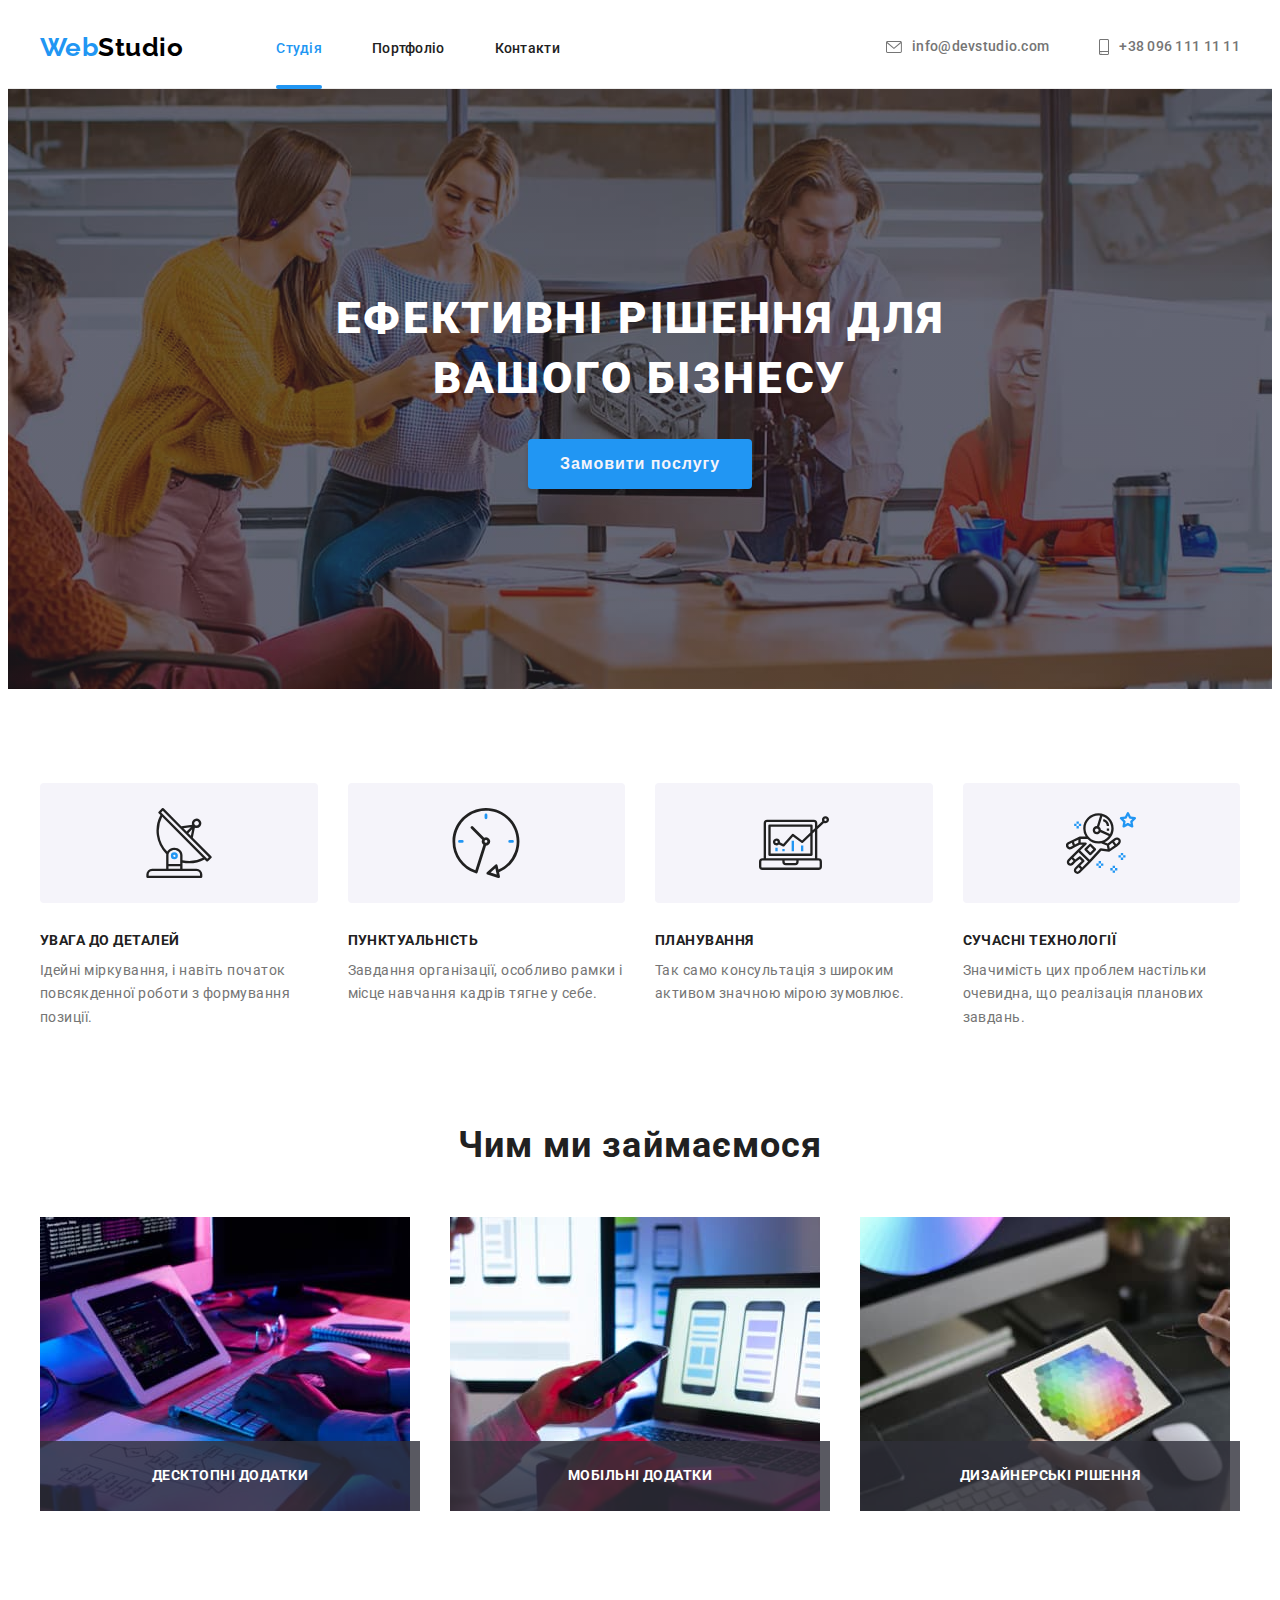
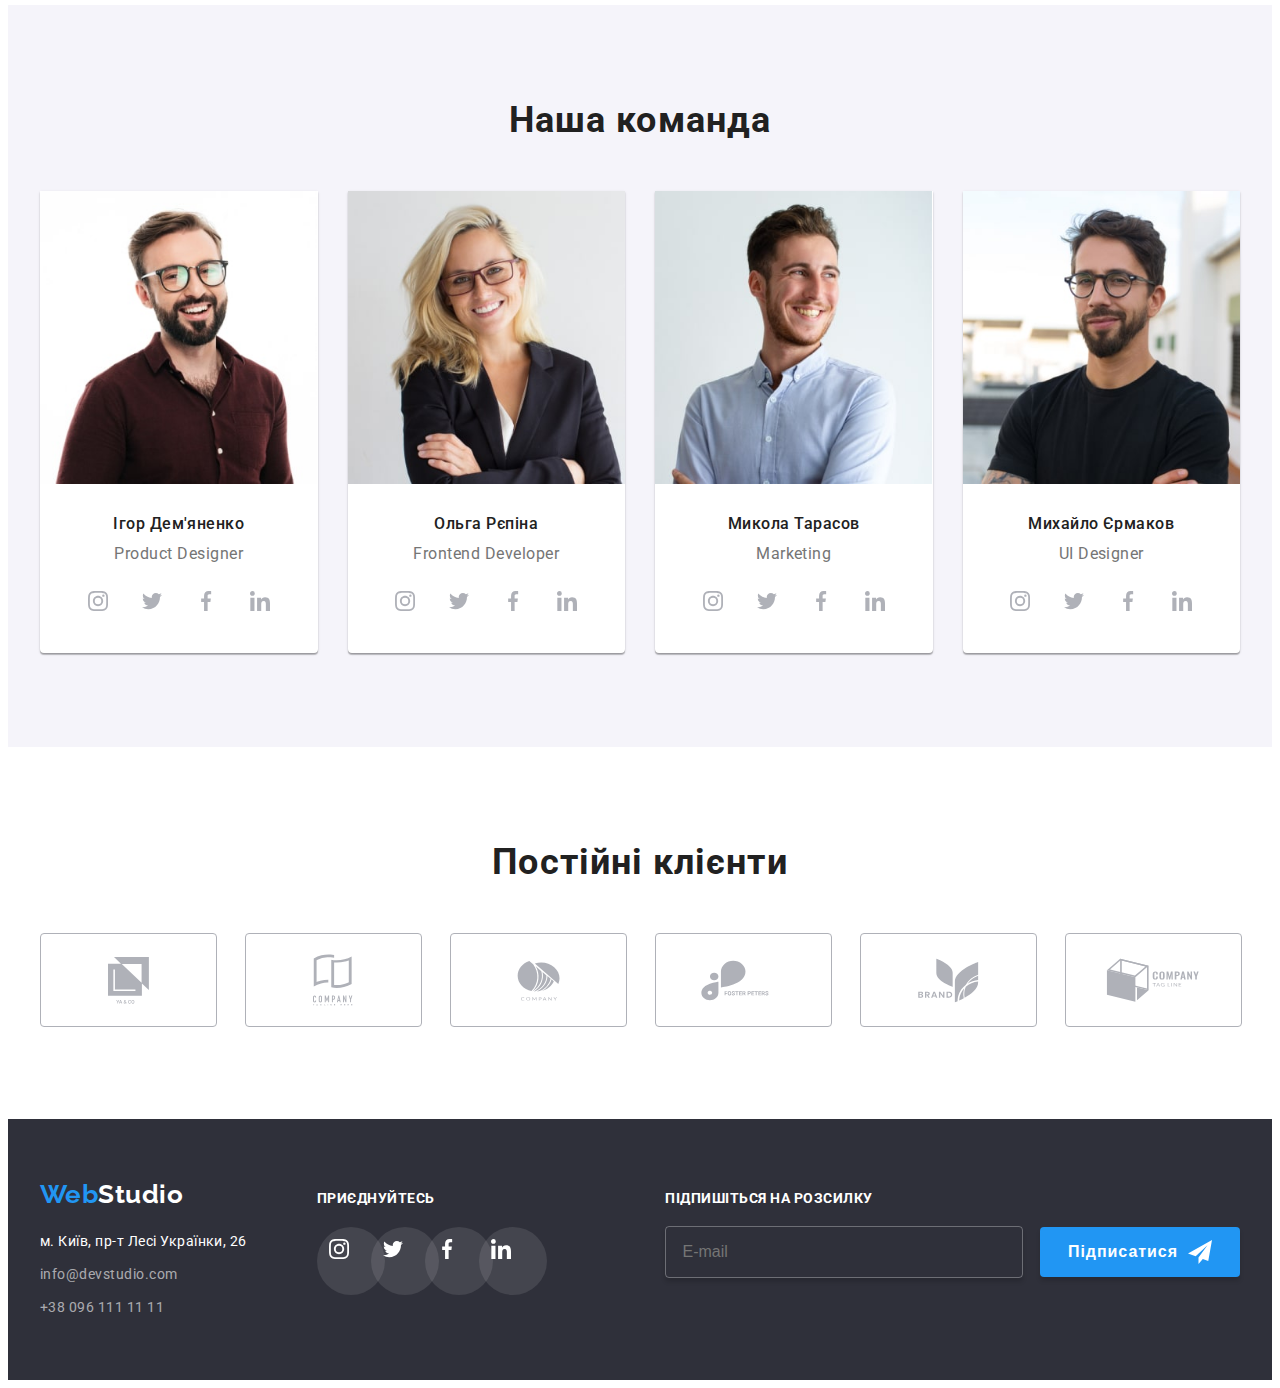
==== commit 7e96d9d0: "finished" ====
--- a/index.html
+++ b/index.html
@@ -20,7 +20,7 @@
     <link rel="stylesheet" href="./css/main.min.css" />
   </head>
 
-  <body>
+  <body data-body>
     <header class="page-header">
       <div class="page-header__wrap container">
         <a class="logo" href="./index.html" lang="en"><span class="logo__part">Web</span>Studio</a>
@@ -51,18 +51,59 @@
             </a>
           </li>
         </ul>
+
+        <button class="page-header__mobile-menu-open" type="button" data-menu-open>
+          <svg class="mobile-menu-open" width="40" height="40">
+            <use href="./images/icons.svg#mob-menu"></use>
+          </svg>
+        </button>
+
+        <div class="mobile-menu is-hidden" data-menu>
+          <div class="mobile-menu__container">
+
+            <div class="mobile-menu__head">
+              <button class="mobile-menu__close" data-menu-close>
+                <svg class="mobile-menu__close-icon" width="40" height="40">
+                  <use href="./images/icons.svg#mob-menu-close"></use>
+                </svg>
+              </button>
+              
+              <ul class="mobile-menu__nav">
+                <li class="mobile-menu__item"><a href="./index.html" class="mobile-menu__link mobile-menu__link--active link">Студія</a></li>
+                <li class="mobile-menu__item"><a href="./portfolio.html" class="mobile-menu__link link">Портфоліо</a></li>
+                <li class="mobile-menu__item"><a href="" class="mobile-menu__link link">Контакти</a></li>
+              </ul>
+            </div >
+    
+            <div class="mobile-menu__foot">
+              <ul class="mobile-menu__contacts">
+                <li class="mobile-menu__contact">
+                  <a href="tel:+380961111111" class="mobile-menu__phone link">+38 096 111 11 11</a>
+                </li>
+                <li class="mobile-menu__contact">
+                  <a href="mailto:info@devstudio.com" class="mobile-menu__mail link" lang="en">info@devstudio.com</a>
+                </li>
+              </ul>
+      
+              <ul class="mobile-menu__socials">
+                <li class="mobile-menu__social"><a href="" class="mobile-menu__soc-link link" rel="noreffer nofollow noopener">Instagram</a></li>
+                <li class="mobile-menu__social"><a href="" class="mobile-menu__soc-link link" rel="noreffer nofollow noopener">Twitter</a></li>
+                <li class="mobile-menu__social"><a href="" class="mobile-menu__soc-link link" rel="noreffer nofollow noopener">Facebook</a></li>
+                <li class="mobile-menu__social"><a href="" class="mobile-menu__soc-link link" rel="noreffer nofollow noopener">LinkedIn</a></li>
+              </ul>
+            </div >
+          </div >
+        </div>
       </div>
     </header>
-    
     <main>
-
       <!-------- HERO ----------->
       <section class="hero">
         <div class="hero__wrap container">
           <h1 class="hero__title">Ефективні рішення для вашого бізнесу</h1>
           <button class="hero__btn" type="button" data-modal-open>Замовити послугу</button>
 
-          <!-------- MODAL ----------->
+          <!-- ------- MODAL ---------- -->
           <div class="modal-overlay is-hidden" data-modal>
             <div class="modal">
               <button class="modal__close-button" type="button" data-modal-close>
@@ -178,32 +219,32 @@
             <li class="activity__item">
               <div class="activity__thumb">
                 <img
-                  src="./images/wwd-1.jpg"
+                  srcset="./images/activity/activity-1.jpg 1x, ./images/activity/activity-1@2.jpeg 2x"
+                  src="./images/activity/activity-1.jpg"
                   alt="кодинг з використанням планшету"
                   width="370"
-                  height="294"
                   />
                 <h3 class="activity__caption">Десктопні додатки</h3>
+              </div>
+            </li>
+            <li class="activity__item">
+              <div class="activity__thumb">
+                <img 
+                  srcset="./images/activity/activity-2.jpg 1x, ./images/activity/activity-2@2.jpeg 2x"
+                  src="./images/activity/activity-2.jpg"
+                  alt="мобільна розробка"
+                  width="370"
+                />
+                <h3 class="activity__caption">Мобільні додатки</h3>
               </div>
             </li>
             <li class="activity__item">
               <div class="activity__thumb">
                 <img
-                  src="./images/wwd-2.jpg"
-                  alt="мобільна розробка"
-                  width="370"
-                  height="294"
-                />
-                <h3 class="activity__caption">Мобільні додатки</h3>
-              </div>
-            </li>
-            <li class="activity__item">
-              <div class="activity__thumb">
-                <img
-                  src="./images/wwd-3.jpg"
+                srcset="./images/activity/activity-3.jpg 1x, ./images/activity/activity-3@2.jpeg 2x"
+                  src="./images/activity/activity-3.jpg"
                   alt="палітра кольорів на планшеті"
                   width="370"
-                  height="294"
                 />
                 <h3 class="activity__caption">Дизайнерські рішення</h3>
               </div>
@@ -213,45 +254,49 @@
       </section>
 
       <!---------- TEAM ------------->
-      
+
       <section class="team section">
         <div class="team__wrap container">
           <h2 class="team__title section__title">Наша команда</h2>
           <ul class="team__list">
             <li class="team__member">
-              <img
-                src="./images/team-1.jpg"
-                alt="бородатий чоловік в окулярах посміхається"
-                width="270"
-                height="260"
-              />
+              <picture>
+                <source srcset="./images/team/team-1-mob.jpeg 1x, ./images/team/team-1-mob@2.jpeg 2x" media="(max-width:767px)">
+                <source srcset="./images/team/team-1-tab.jpeg 1x, ./images/team/team-1-tab@2.jpeg 2x" media="(min-width:768px)">
+                <source srcset="./images/team/team-1.jpeg 1x, ./images/team/team-1@2.jpeg 2x" media="(min-width:1200px)">
+                <img
+                  src="./images/team/team-1-mob.jpeg"
+                  alt="бородатий чоловік в окулярах посміхається"
+                  
+                />
+              </picture>
               <div class="team__member-wrap">
                 <h3 class="team__member-name">Ігор Дем'яненко</h3>
                 <p class="team__member-specialization" lang="en">Product Designer</p>
                 <ul class="socials">
                   <li class="socials__item">
-                    <a href="" class="socials__link">
+                    <a href="" class="socials__link" rel="noreffer nofollow noopener">
                       <svg class="socials__icon" width="20" height="20">
                         <use href="./images/icons.svg#instagram"></use>
                       </svg>
                     </a>
                   </li>
                   <li class="socials__item">
-                    <a href="" class="socials__link">
+                    <a href="" class="socials__link" rel="noreffer nofollow noopener">
                       <svg class="socials__icon" width="20" height="20">
                         <use href="./images/icons.svg#twitter"></use>
                       </svg>
                     </a>
                   </li>
                   <li class="socials__item">
-                    <a href="" class="socials__link">
+                    <a href="" class="socials__link" rel="noreffer nofollow noopener">
                       <svg class="socials__icon" width="20" height="20">
                         <use href="./images/icons.svg#facebook"></use>
                       </svg>
                     </a>
                   </li>
                   <li class="socials__item">
-                    <a href="" class="socials__link">
+                    <a href="" class="socials__link" rel="noreffer nofollow noopener">
                       <svg class="socials__icon" width="20" height="20">
                         <use href="./images/icons.svg#linkedin"></use>
                       </svg>
@@ -260,40 +305,45 @@
                 </ul>
               </div>
             </li>
+
             <li class="team__member">
-              <img
-                src="./images/team-2.jpg"
-                alt="білявка в костюмі посміхається"
-                width="270"
-                height="260"
-              />
+              <picture>
+                <source srcset="./images/team/team-2-mob.jpeg 1x, ./images/team/team-2-mob@2.jpeg 2x" media="(max-width:767px)">
+                <source srcset="./images/team/team-2-tab.jpeg 1x, ./images/team/team-2-tab@2.jpeg 2x" media="(min-width:768px)">
+                <source srcset="./images/team/team-2.jpeg 1x, ./images/team/team-2@2.jpeg 2x" media="(min-width:1200px)">
+                <img
+                  src="./images/team/team-2-mob.jpeg"
+                  alt="білявка в окулярах посміхається"
+                  
+                />
+              </picture>
               <div class="team__member-wrap">
                 <h3 class="team__member-name">Ольга Рєпіна</h3>
                 <p class="team__member-specialization" lang="en">Frontend Developer</p>
                 <ul class="socials">
                   <li class="socials__item">
-                    <a href="" class="socials__link">
+                    <a href="" class="socials__link" rel="noreffer nofollow noopener">
                       <svg class="socials__icon" width="20" height="20">
                         <use href="./images/icons.svg#instagram"></use>
                       </svg>
                     </a>
                   </li>
                   <li class="socials__item">
-                    <a href="" class="socials__link">
+                    <a href="" class="socials__link" rel="noreffer nofollow noopener">
                       <svg class="socials__icon" width="20" height="20">
                         <use href="./images/icons.svg#twitter"></use>
                       </svg>
                     </a>
                   </li>
                   <li class="socials__item">
-                    <a href="" class="socials__link">
+                    <a href="" class="socials__link" rel="noreffer nofollow noopener">
                       <svg class="socials__icon" width="20" height="20">
                         <use href="./images/icons.svg#facebook"></use>
                       </svg>
                     </a>
                   </li>
                   <li class="socials__item">
-                    <a href="" class="socials__link">
+                    <a href="" class="socials__link" rel="noreffer nofollow noopener">
                       <svg class="socials__icon" width="20" height="20">
                         <use href="./images/icons.svg#linkedin"></use>
                       </svg>
@@ -302,40 +352,45 @@
                 </ul>
               </div>
             </li>
+
             <li class="team__member">
-              <img
-                src="./images/team-3.jpg"
-                alt="чоловік в сорочці посміхається"
-                width="270"
-                height="260"
-              />
+              <picture>
+                <source srcset="./images/team/team-3-mob.jpeg 1x, ./images/team/team-3-mob@2.jpeg 2x" media="(max-width:767px)">
+                <source srcset="./images/team/team-3-tab.jpeg 1x, ./images/team/team-3-tab@2.jpeg 2x" media="(min-width:768px)">
+                <source srcset="./images/team/team-3.jpeg 1x, ./images/team/team-3@2.jpeg 2x" media="(min-width:1200px)">
+                <img
+                  src="./images/team/team-3-mob.jpeg"
+                  alt="бородатий чоловік посміхається"
+                  
+                />
+              </picture>
               <div class="team__member-wrap">
                 <h3 class="team__member-name">Микола Тарасов</h3>
                 <p class="team__member-specialization" lang="en">Marketing</p>
                 <ul class="socials">
                   <li class="socials__item">
-                    <a href="" class="socials__link">
+                    <a href="" class="socials__link" rel="noreffer nofollow noopener">
                       <svg class="socials__icon" width="20" height="20">
                         <use href="./images/icons.svg#instagram"></use>
                       </svg>
                     </a>
                   </li>
                   <li class="socials__item">
-                    <a href="" class="socials__link">
+                    <a href="" class="socials__link" rel="noreffer nofollow noopener">
                       <svg class="socials__icon" width="20" height="20">
                         <use href="./images/icons.svg#twitter"></use>
                       </svg>
                     </a>
                   </li>
                   <li class="socials__item">
-                    <a href="" class="socials__link">
+                    <a href="" class="socials__link" rel="noreffer nofollow noopener">
                       <svg class="socials__icon" width="20" height="20">
                         <use href="./images/icons.svg#facebook"></use>
                       </svg>
                     </a>
                   </li>
                   <li class="socials__item">
-                    <a href="" class="socials__link">
+                    <a href="" class="socials__link" rel="noreffer nofollow noopener">
                       <svg class="socials__icon" width="20" height="20">
                         <use href="./images/icons.svg#linkedin"></use>
                       </svg>
@@ -345,40 +400,45 @@
               </div>
               
             </li>
+            
             <li class="team__member">
-              <img
-                src="./images/team-4.jpg"
-                alt="бородатий брюнет в окулярах"
-                width="270"
-                height="260"
-              />
+              <picture>
+                <source srcset="./images/team/team-4-mob.jpeg 1x, ./images/team/team-4-mob@2.jpeg 2x" media="(max-width:767px)">
+                <source srcset="./images/team/team-4-tab.jpeg 1x, ./images/team/team-4-tab@2.jpeg 2x" media="(min-width:768px)">
+                <source srcset="./images/team/team-4.jpeg 1x, ./images/team/team-4@2.jpeg 2x" media="(min-width:1200px)">
+                <img
+                  src="./images/team/team-4-mob.jpeg"
+                  alt="бородатий чоловік в окулярах посміхається"
+                  
+                />
+              </picture>
               <div class="team__member-wrap">
                 <h3 class="team__member-name">Михайло Єрмаков</h3>
                 <p class="team__member-specialization" lang="en">UI Designer</p>
                 <ul class="socials">
                   <li class="socials__item">
-                    <a href="" class="socials__link">
+                    <a href="" class="socials__link" rel="noreffer nofollow noopener">
                       <svg class="socials__icon" width="20" height="20">
                         <use href="./images/icons.svg#instagram"></use>
                       </svg>
                     </a>
                   </li>
                   <li class="socials__item">
-                    <a href="" class="socials__link">
+                    <a href="" class="socials__link" rel="noreffer nofollow noopener">
                       <svg class="socials__icon" width="20" height="20">
                         <use href="./images/icons.svg#twitter"></use>
                       </svg>
                     </a>
                   </li>
                   <li class="socials__item">
-                    <a href="" class="socials__link">
+                    <a href="" class="socials__link" rel="noreffer nofollow noopener">
                       <svg class="socials__icon" width="20" height="20">
                         <use href="./images/icons.svg#facebook"></use>
                       </svg>
                     </a>
                   </li>
                   <li class="socials__item">
-                    <a href="" class="socials__link">
+                    <a href="" class="socials__link" rel="noreffer nofollow noopener">
                       <svg class="socials__icon" width="20" height="20">
                         <use href="./images/icons.svg#linkedin"></use>
                       </svg>
@@ -391,48 +451,48 @@
         </div>
       </section>
       <!-------- CLIENTS ----------->
-      
+
       <section class="clients section">
         <div class="clients__wrap container">
           <h2 class="cliets__title section__title">Постійні клієнти</h2>
           <ul class="clients__list">
             <li class="clients__item">
-              <a href="" class="clients__link">
+              <a href="" class="clients__link" target="_blank" rel="noreffer nofollow noopener">
                 <svg class="clients__icon" width="41" height="47">
                   <use href="./images/icons.svg#group-1"></use>
                 </svg>
               </a>
             </li>
             <li class="clients__item">
-              <a href="" class="clients__link">
+              <a href="" class="clients__link" target="_blank" rel="noreffer nofollow noopener">
                 <svg class="clients__icon" width="40" height="52">
                   <use href="./images/icons.svg#group-2"></use>
                 </svg>
               </a>
             </li>
             <li class="clients__item">
-              <a href="" class="clients__link">
+              <a href="" class="clients__link" target="_blank" rel="noreffer nofollow noopener">
                 <svg class="clients__icon" width="43" height="41">
                   <use href="./images/icons.svg#group-3"></use>
                 </svg>
               </a>
             </li>
             <li class="clients__item">
-              <a href="" class="clients__link">
+              <a href="" class="clients__link" target="_blank" rel="noreffer nofollow noopener">
                 <svg class="clients__icon" width="84" height="41">
                   <use href="./images/icons.svg#group-4"></use>
                 </svg>
               </a>
             </li>
             <li class="clients__item">
-              <a href="" class="clients__link">
+              <a href="" class="clients__link" target="_blank" rel="noreffer nofollow noopener">
                 <svg class="clients__icon" width="63" height="45">
                   <use href="./images/icons.svg#group-5"></use>
                 </svg>
               </a>
             </li>
             <li class="clients__item">
-              <a href="" class="clients__link">
+              <a href="" class="clients__link" target="_blank" rel="noreffer nofollow noopener">
                 <svg class="clients__icon" width="94" height="44">
                   <use href="./images/icons.svg#group-6"></use>
                 </svg>
@@ -441,76 +501,87 @@
           </ul>
         </div>
       </section>
-
     </main>
-    
+
     <!-------- FOOTER ----------->
     <footer class="page-footer">
       <div class="page-footer__wrap container">
-        <div class="page-footer__logo-wrap">
-          <a class="logo" href="./index.html" lang="en"
-            ><span class="logo__part">Web</span>Studio</a
-          >
-          <address class="address">
-            <ul class="address__list">
-              <li class="address__item">
-                <a
-                  class="address__geoposition link"
-                  href="https://goo.gl/maps/GLbjbNMPMJa86gnh6"
-                  target="_blank"
-                  rel="noreffer nofollow noopener"
-                  >м. Київ, пр-т Лесі Українки, 26</a
-                >
+
+        <div class="page-footer__tablet-head">
+
+          <div class="page-footer__logo-wrap">
+            <a class="page-footer__logo logo" href="./index.html" lang="en"
+              ><span class="logo__part">Web</span>Studio</a
+            >
+            <address class="address">
+              <ul class="address__list">
+                <li class="address__item">
+                  <a
+                    class="address__geoposition link"
+                    href="https://goo.gl/maps/GLbjbNMPMJa86gnh6"
+                    target="_blank"
+                    rel="noreffer nofollow noopener"
+                    >м. Київ, пр-т Лесі Українки, 26</a
+                  >
+                </li>
+                <li class="address__item">
+                  <a class="address__contact link" href="mailto:info@devstudio.com"
+                    >info@devstudio.com</a
+                  >
+                </li>
+                <li class="address__item">
+                  <a class="address__contact link" href="tel:+380961111111">+38 096 111 11 11</a>
+                </li>
+              </ul>
+            </address>
+          </div>
+
+          <div class="join-us">
+            <b class="join-us__heading">Приєднуйтесь</b>
+            <ul class="socials">
+              <li class="socials__item">
+                <a href="" class="socials__link link" rel="noreffer nofollow noopener">
+                  <svg class="socials__icon" width="20" height="20">
+                    <use href="./images/icons.svg#instagram"></use>
+                  </svg>
+                </a>
               </li>
-              <li class="address__item">
-                <a class="address__contact link" href="mailto:info@devstudio.com">info@devstudio.com</a>
+              <li class="socials__item">
+                <a href="" class="socials__link link" rel="noreffer nofollow noopener">
+                  <svg class="socials__icon" width="20" height="20">
+                    <use href="./images/icons.svg#twitter"></use>
+                  </svg>
+                </a>
               </li>
-              <li class="address__item">
-                <a class="address__contact link" href="tel:+380961111111">+38 096 111 11 11</a>
+              <li class="socials__item">
+                <a href="" class="socials__link link" rel="noreffer nofollow noopener">
+                  <svg class="socials__icon" width="20" height="20">
+                    <use href="./images/icons.svg#facebook"></use>
+                  </svg>
+                </a>
+              </li>
+              <li class="socials__item">
+                <a href="" class="socials__link link" rel="noreffer nofollow noopener">
+                  <svg class="socials__icon" width="20" height="20">
+                    <use href="./images/icons.svg#linkedin"></use>
+                  </svg>
+                </a>
               </li>
             </ul>
-          </address>
-        </div>
-
-        <div class="join-us">
-          <b class="join-us__heading">Приєднуйтесь</b>
-          <ul class="socials">
-            <li class="socials__item">
-              <a href="" class="socials__link link">
-                <svg class="socials__icon" width="20" height="20">
-                  <use href="./images/icons.svg#instagram"></use>
-                </svg>
-              </a>
-            </li>
-            <li class="socials__item">
-              <a href="" class="socials__link link">
-                <svg class="socials__icon" width="20" height="20">
-                  <use href="./images/icons.svg#twitter"></use>
-                </svg>
-              </a>
-            </li>
-            <li class="socials__item">
-              <a href="" class="socials__link link">
-                <svg class="socials__icon" width="20" height="20">
-                  <use href="./images/icons.svg#facebook"></use>
-                </svg>
-              </a>
-            </li>
-            <li class="socials__item">
-              <a href="" class="socials__link link">
-                <svg class="socials__icon" width="20" height="20">
-                  <use href="./images/icons.svg#linkedin"></use>
-                </svg>
-              </a>
-            </li>
-          </ul>
-        </div> 
+          </div>
+        </div>
 
         <div class="page-footer__form-wrap">
           <form class="page-footer__form">
             <label class="page-footer__label" for="email">Підпишіться на розсилку</label>
-              <input class="page-footer__input" type="email" name="email" id="email" placeholder="E-mail">
-              <button class="page-footer__button" type="submit">Підписатися</button>
+            <input
+              class="page-footer__input"
+              type="email"
+              name="email"
+              id="email"
+              placeholder="E-mail"
+            />
+            <button class="page-footer__button" type="submit">Підписатися</button>
           </form>
         </div>
       </div>
@@ -518,5 +589,6 @@
 
     <!-------- SCRIPT ----------->
     <script src="./js/modal.js"></script>
-
+    <script src="./js/mobile-menu.js"></script>
   </body>
+</html>
--- a/css/main.min.css
+++ b/css/main.min.css
@@ -1 +1 @@
-:root{--primary-section-bg-color: #ffffff;--secondary-section-bg-color: #2f303a;--third-section-bg-color: #f5f4fa;--primary-card-bg-color: #ffffff;--secondary-card-bg-color: #f5f4fa;--primary-btn-bg-color: #f5f4fa;--secondary-btn-bg-color: #2196f3;--third-btn-bg-color: #ffffff;--accent-color: #2196f3;--primary-text-color: #212121;--secondary-text-color: #757575;--bright-text-color: #ffffff;--dark-text-color: #000000;--primary-btn-text-color: #f5f4fa;--secondary-btn-text-color: #212121;--primary-icon-color: #afb1b8;--secondary-icon-color: #757575;--bright-icon-color: #ffffff;--primary-border-color: #eeeeee;--secondary-border-color: #ececec;--third-border-color: #afb1b8;--primary-font-family: "Roboto", sans-serif;--secondary-font-family: "Raleway", sans-serif;--primary-text-size: 14px;--secondary-text-size: 16px;--hft: 250ms cubic-bezier(0.4, 0, 0.2, 1)}body{font-family:var(--primary-font-family);font-style:normal;letter-spacing:.03em;color:var(--primary-text-color);background-color:var(--primary-section-bg-color)}h1,h2,h3,h4,h5,h6,ul,p{padding:0;margin:0}ul{list-style:none}img{display:block;max-width:100%}.visually-hidden,.modal__checkbox{position:absolute;width:1px;height:1px;margin:-1px;padding:0;border:0;white-space:nowrap;-webkit-clip-path:inset(100%);clip-path:inset(100%);clip:rect(0 0 0 0);overflow:hidden}.card__hover,.filter,.clients__link,.team__list,.activity__list,.features__icon-bg,.modal__policy,.modal__close-button,.page-header__contact-link,.page-header__wrap{display:-webkit-box;display:-ms-flexbox;display:flex;-webkit-box-pack:center;-ms-flex-pack:center;justify-content:center;-webkit-box-align:center;-ms-flex-align:center;align-items:center}.section{padding-top:94px;padding-bottom:94px}.container{width:1200px;padding-left:15px;padding-right:15px;margin:0 auto}.section__title{margin-bottom:50px;font-weight:700;font-size:36px;line-height:1.17;text-align:center}.link{text-decoration:none;cursor:pointer;-webkit-transition:color var(--hft);transition:color var(--hft)}.link:hover,.link:focus{color:var(--accent-color)}.button{cursor:pointer;-webkit-transition:background var(--hft),color var(--hft),-webkit-box-shadow var(--hft);transition:background var(--hft),color var(--hft),-webkit-box-shadow var(--hft);transition:background var(--hft),color var(--hft),box-shadow var(--hft);transition:background var(--hft),color var(--hft),box-shadow var(--hft),-webkit-box-shadow var(--hft)}.button:hover,.button:focus{background:var(--accent-color);color:var(--bright-text-color)}.socials{display:-webkit-box;display:-ms-flexbox;display:flex;gap:10px}.socials__item{width:44px;height:44px}.socials__link{display:block;padding:12px;width:100%;height:100%;border-radius:50%;-webkit-transition:background-color var(--hft);transition:background-color var(--hft)}.socials__link:hover,.socials__link:focus{background-color:var(--accent-color);border-radius:50%}.socials__icon{fill:var(--primary-icon-color)}.socials__link:hover .socials__icon,.socials__link:focus .socials__icon{fill:var(--bright-text-color)}.page-header{padding-top:24px;padding-bottom:25px;border-bottom:1px solid var(--secondary-border-color)}.page-header__wrap{-webkit-box-pack:start;-ms-flex-pack:start;justify-content:flex-start}.logo{margin-right:93px;font-family:var(--secondary-font-family);font-weight:700;font-size:26px;line-height:1.19;color:var(--dark-text-color);text-decoration:none;cursor:pointer}.logo__part{color:var(--accent-color)}.page-nav{margin-right:auto}.page-nav__list{display:-webkit-box;display:-ms-flexbox;display:flex;gap:50px}.page-nav__link{font-weight:500;font-size:var(--primary-text-size);line-height:1.14;letter-spacing:.02em;color:var(--primary-text-color)}.page-nav__link--current{position:relative;font-weight:500;font-size:var(--primary-text-size);line-height:1.14;letter-spacing:.02em;color:var(--accent-color)}.page-nav__link--current::after{content:"";position:absolute;bottom:-33px;display:block;width:100%;height:4px;background:var(--accent-color);border-radius:2px}.page-header__contact-list{display:-webkit-box;display:-ms-flexbox;display:flex}.page-header__contact-item:not(:last-child){margin-right:50px}.page-header__contact-link{-webkit-box-pack:start;-ms-flex-pack:start;justify-content:flex-start;gap:10px;font-weight:500;font-style:normal;font-size:var(--primary-text-size);line-height:1.14;letter-spacing:.02em;color:var(--secondary-text-color)}.page-header__contact-icon{fill:var(--secondary-icon-color);-webkit-transition:fill var(--hft);transition:fill var(--hft)}.link:hover .page-header__contact-icon,.link:focus .page-header__contact-icon{fill:var(--accent-color)}.hero{max-width:1600px;margin:0 auto;padding-top:200px;padding-bottom:200px;background-image:-webkit-gradient(linear, left top, left bottom, from(rgba(47, 48, 58, 0.4)), to(rgba(47, 48, 58, 0.4))),url(../images/hero-bg.jpg);background-image:linear-gradient(rgba(47, 48, 58, 0.4), rgba(47, 48, 58, 0.4)),url(../images/hero-bg.jpg);background-repeat:no-repeat;background-position:center;background-size:cover}.hero__title{width:696px;margin-top:0px;margin-right:auto;margin-bottom:30px;margin-left:auto;font-weight:900;font-size:44px;line-height:1.36;text-align:center;letter-spacing:.06em;text-transform:uppercase;color:var(--bright-text-color)}.hero__btn{display:block;margin-left:auto;margin-right:auto;padding:10px 32px;font-weight:700;font-size:var(--secondary-text-size);line-height:1.875;letter-spacing:.06em;color:var(--primary-btn-text-color);background:var(--secondary-btn-bg-color);-webkit-box-shadow:0px 4px 4px rgba(0,0,0,.15);box-shadow:0px 4px 4px rgba(0,0,0,.15);border-radius:4px;border:0;cursor:pointer;-webkit-transition:background var(--hft);transition:background var(--hft)}.hero__btn:hover,.hero__btn:focus{background:#188ce8}.is-hidden{visibility:hidden;opacity:0;pointer-events:none}.modal-overlay{position:fixed;top:0;left:0;z-index:1;width:100%;height:100%;background:rgba(0,0,0,.2);-webkit-transition:opacity var(--hft);transition:opacity var(--hft);opacity:1}.modal{position:absolute;top:50%;left:50%;width:528px;padding:40px;background-color:var(--primary-card-bg-color);-webkit-box-shadow:0px 1px 3px rgba(0,0,0,.12),0px 1px 1px rgba(0,0,0,.14),0px 2px 1px rgba(0,0,0,.2);box-shadow:0px 1px 3px rgba(0,0,0,.12),0px 1px 1px rgba(0,0,0,.14),0px 2px 1px rgba(0,0,0,.2);border-radius:4px;-webkit-transform:translate(-50%, -50%) scale(1);transform:translate(-50%, -50%) scale(1);-webkit-transition:-webkit-transform var(--hft);transition:-webkit-transform var(--hft);transition:transform var(--hft);transition:transform var(--hft), -webkit-transform var(--hft)}.is-hidden .modal{-webkit-transform:translate(-50%, -50%) scale(0.3);transform:translate(-50%, -50%) scale(0.3)}.modal__close-button{position:absolute;top:8px;right:8px;width:30px;height:30px;background-color:var(--third-btn-bg-color);border-radius:50%;border:1px solid rgba(0,0,0,.1);cursor:pointer}.modal__close-icon{fill:#000}.modal-close:hover .modal__close-icon,.modal-close:focus .modal__close-icon{fill:var(--accent-color)}.modal__title{margin-bottom:12px;font-weight:700;font-size:20px;line-height:1.15;text-align:center;color:var(--primary-text-color)}.modal__label{display:block;margin-bottom:4px;font-size:12px;line-height:1.17;letter-spacing:.01em;color:var(--secondary-text-color)}.modal__field{position:relative;margin-bottom:10px}.modal__input{width:100%;height:40px;padding:11px 30px;font-size:12px;outline:none;border:1px solid rgba(33,33,33,.2);border-radius:4px;-webkit-transition:border-color var(--hft);transition:border-color var(--hft)}.modal__input:hover,.modal__input:focus{border-color:var(--accent-color)}.modal__icon{position:absolute;left:12px;top:50%;-webkit-transform:translateY(-50%);transform:translateY(-50%);fill:var(--primary-text-color);-webkit-transition:fill var(--hft);transition:fill var(--hft)}.modal__input:hover+.modal__icon,.modal__input:focus+.modal__icon{fill:var(--accent-color)}.modal__comment{width:100%;height:120px;resize:none;padding:12px 16px;margin-bottom:10px;font-size:12px;outline:none;border:1px solid rgba(33,33,33,.2);border-radius:4px}.modal__comment:hover,.modal__comment:focus{border-color:var(--accent-color)}.modal__comment::-webkit-input-placeholder{font-size:12px;line-height:1.17;letter-spacing:.01em;color:rgba(117,117,117,.5)}.modal__comment::-moz-placeholder{font-size:12px;line-height:1.17;letter-spacing:.01em;color:rgba(117,117,117,.5)}.modal__comment:-ms-input-placeholder{font-size:12px;line-height:1.17;letter-spacing:.01em;color:rgba(117,117,117,.5)}.modal__comment::-ms-input-placeholder{font-size:12px;line-height:1.17;letter-spacing:.01em;color:rgba(117,117,117,.5)}.modal__comment::placeholder{font-size:12px;line-height:1.17;letter-spacing:.01em;color:rgba(117,117,117,.5)}.modal__policy{cursor:pointer;margin-bottom:30px}.modal__policy-link{cursor:pointer;color:var(--accent-color)}.modal__checkbox--custom{content:"";display:inline-block;width:16px;height:15px;margin-right:7px;border:2px solid var(--primary-text-color);border-radius:2px;-webkit-transition:background var(--hft),border-color var(--hft);transition:background var(--hft),border-color var(--hft)}.modal__policy:hover .modal__checkbox--custom,.modal__policey:focus .modal__checkbox--custom{border-color:var(--accent-color)}.modal__checkbox:checked+.modal__checkbox--custom{border:0;background-color:var(--accent-color);background-image:url(../images/icon-check.svg);background-size:contain;background-position:center;background-repeat:no-repeat}.modal__policy-label{font-size:14px;line-height:1.71;color:var(--secondary-text-color)}.modal__send-button{cursor:pointer;display:block;padding:10px 52px;margin:0 auto;font-weight:700;font-size:16px;line-height:1.88;letter-spacing:.06em;color:var(--bright-text-color);background:var(--accent-color);-webkit-box-shadow:0px 4px 4px rgba(0,0,0,.15);box-shadow:0px 4px 4px rgba(0,0,0,.15);border:rgba(0,0,0,0);border-radius:4px;-webkit-transition:background var(--hft);transition:background var(--hft)}.modal__send-button:hover,.modal__send-button:focus{background:#188ce8}.features__list{display:-webkit-box;display:-ms-flexbox;display:flex;gap:30px}.features__item{-ms-flex-preferred-size:calc((100% - 90px)/4);flex-basis:calc((100% - 90px)/4)}.features__icon-bg{height:120px;margin-bottom:30px;border-radius:4px;background-color:var(--secondary-card-bg-color)}.features__label{margin-bottom:10px;font-weight:700;font-size:var(--primary-text-size);line-height:1.14;text-transform:uppercase}.features__definition{font-size:var(--primary-text-size);line-height:1.71;color:var(--secondary-text-color)}.activity{padding-top:0px}.activity__list{-webkit-box-align:stretch;-ms-flex-align:stretch;align-items:stretch;gap:30px}.activity__item{-ms-flex-preferred-size:calc((100% - 60px)/3);flex-basis:calc((100% - 60px)/3)}.activity__thumb{position:relative}.activity__caption{position:absolute;bottom:0;left:0;width:100%;padding-top:27px;padding-bottom:27px;font-weight:700;font-size:var(--primary-text-size);line-height:1.14;text-align:center;text-transform:uppercase;color:var(--bright-text-color);background-color:rgba(47,48,58,.8)}.team{background:var(--third-section-bg-color)}.team__list{-webkit-box-align:stretch;-ms-flex-align:stretch;align-items:stretch;gap:30px}.team__member{-ms-flex-preferred-size:calc((100% - 90px)/4);flex-basis:calc((100% - 90px)/4);background:var(--primary-card-bg-color);-webkit-box-shadow:0px 1px 3px rgba(0,0,0,.12),0px 1px 1px rgba(0,0,0,.14),0px 2px 1px rgba(0,0,0,.2);box-shadow:0px 1px 3px rgba(0,0,0,.12),0px 1px 1px rgba(0,0,0,.14),0px 2px 1px rgba(0,0,0,.2);border-radius:0px 0px 4px 4px}.team__member-wrap{padding:30px 32px}.team__member-name{margin-bottom:10px;font-weight:500;font-size:var(--secondary-text-size);line-height:1.19;text-align:center}.team__member-specialization{margin-bottom:16px;font-size:var(--secondary-text-size);line-height:1.19;text-align:center;color:var(--secondary-text-color)}.clients__list{display:-webkit-box;display:-ms-flexbox;display:flex;gap:30px}.clients__item{-ms-flex-preferred-size:calc((100% - 150px)/6);flex-basis:calc((100% - 150px)/6);height:92px}.clients__link{width:100%;height:100%;color:var(--primary-icon-color);border:1px solid var(--third-border-color);border-radius:4px;-webkit-transition:border var(--hft),color var(--hft);transition:border var(--hft),color var(--hft)}.clients__link:hover,.clients__link:focus{color:var(--accent-color);border:1px solid var(--accent-color)}.clients__icon{fill:currentColor}.clients__link:hover .clients__icon,.clients__link:focus .clients__icon{fill:currentColor}.page-footer{background:var(--secondary-section-bg-color);padding-top:60px;padding-bottom:60px}.page-footer .logo{display:inline-block;margin-bottom:20px;color:var(--bright-text-color)}.page-footer__wrap{display:-webkit-box;display:-ms-flexbox;display:flex;-webkit-box-align:baseline;-ms-flex-align:baseline;align-items:baseline}.page-footer__logo-wrap{margin-right:70px}.address__item:not(:last-child){margin-bottom:9px}.address__geoposition{font-family:var(--primary-font-family);font-style:normal;font-weight:400;font-size:var(--primary-text-size);line-height:1.71;color:var(--bright-text-color)}.address__contact{font-style:normal;font-weight:400;font-size:var(--primary-text-size);line-height:1.71;color:rgba(255,255,255,.6)}.join-us{margin-right:auto}.join-us .socials__link{background:rgba(255,255,255,.1);border-radius:50%}.join-us .socials__icon{fill:var(--bright-icon-color)}.join-us__heading{display:inline-block;margin-bottom:20px;font-size:var(--primary-text-size);line-height:1.14;text-transform:uppercase;color:var(--bright-text-color)}.socials__link{display:block;padding:12px;width:100%;height:100%;border-radius:50%;-webkit-transition:background-color var(--hft);transition:background-color var(--hft)}.socials__link:hover,.socials__link:focus{background-color:var(--accent-color);border-radius:50%}.socials__icon{fill:var(--primary-icon-color)}.socials__link:hover .socials__icon,.socials__link:focus .socials__icon{fill:var(--bright-text-color)}.page-footer__label{display:block;margin-bottom:20px;font-weight:700;font-size:14px;line-height:16px;text-transform:uppercase;color:var(--bright-text-color)}.page-footer__input{width:358px;padding:15px 16px;margin-right:12px;font-size:16px;line-height:20px;color:var(--bright-text-color);background-color:rgba(0,0,0,0);outline:rgba(0,0,0,0);border:1px solid rgba(255,255,255,.3);-webkit-box-shadow:0px 4px 4px rgba(0,0,0,.15);box-shadow:0px 4px 4px rgba(0,0,0,.15);border-radius:4px}.page-footer__button{cursor:pointer;position:relative;padding:10px 62px 10px 28px;font-weight:700;font-size:16px;line-height:1.88;letter-spacing:.06em;color:var(--bright-text-color);background-color:var(--accent-color);-webkit-box-shadow:0px 4px 4px rgba(0,0,0,.15);box-shadow:0px 4px 4px rgba(0,0,0,.15);border-radius:4px;border:rgba(0,0,0,0)}.page-footer__button:hover,.page-footer__button:focus{background:#188ce8}.page-footer__button::after{content:"";position:absolute;right:28px;top:50%;-webkit-transform:translateY(-50%);transform:translateY(-50%);display:block;width:24px;height:24px;background-image:url(../images/icon-send.svg)}.filter{-webkit-box-align:stretch;-ms-flex-align:stretch;align-items:stretch;gap:8px;margin-bottom:50px}.filter__button,.filter__button--active{font-family:var(--primary-font-family);font-style:normal;font-weight:500;font-size:var(--secondary-text-size);line-height:1.625;text-align:center;color:var(--secondary-btn-text-color);background:var(--primary-btn-bg-color);border-radius:4px;border:0px;padding:6px 22px}.filter__button--active{color:var(--bright-text-color);background:var(--accent-color)}.filter__button:hover,.filter__button--active:hover,.filter__button:focus,.filter__button--active:focus{-webkit-box-shadow:0px 3px 1px rgba(0,0,0,.1),0px 1px 2px rgba(0,0,0,.08),0px 2px 2px rgba(0,0,0,.12);box-shadow:0px 3px 1px rgba(0,0,0,.1),0px 1px 2px rgba(0,0,0,.08),0px 2px 2px rgba(0,0,0,.12)}.cards{display:-webkit-box;display:-ms-flexbox;display:flex;-ms-flex-wrap:wrap;flex-wrap:wrap;gap:30px}.card{-ms-flex-preferred-size:calc((100% - 60px)/3);flex-basis:calc((100% - 60px)/3)}.card__link{display:block;width:100%;height:100%;-webkit-transition:-webkit-box-shadow var(--hft);transition:-webkit-box-shadow var(--hft);transition:box-shadow var(--hft);transition:box-shadow var(--hft), -webkit-box-shadow var(--hft)}.card__link:hover,.card__link:focus{-webkit-box-shadow:0px 1px 1px rgba(0,0,0,.12),0px 4px 4px rgba(0,0,0,.06),1px 4px 6px rgba(0,0,0,.16);box-shadow:0px 1px 1px rgba(0,0,0,.12),0px 4px 4px rgba(0,0,0,.06),1px 4px 6px rgba(0,0,0,.16);cursor:pointer}.card__header{position:relative;overflow:hidden}.card__hover{position:absolute;top:100%;-webkit-box-pack:start;-ms-flex-pack:start;justify-content:flex-start;width:100%;height:100%;padding:0px 24px;background:rgba(33,150,243,.9);-webkit-transition:-webkit-transform var(--hft);transition:-webkit-transform var(--hft);transition:transform var(--hft);transition:transform var(--hft), -webkit-transform var(--hft)}.card__link:hover .card__hover,.card__link:focus .card__hover{-webkit-transform:translateY(-100%);transform:translateY(-100%)}.card__hover-text{font-size:18px;line-height:1.56;color:var(--bright-text-color)}.card__footer{padding:20px 24px;border-left:1px solid var(--primary-border-color);border-right:1px solid var(--primary-border-color);border-bottom:1px solid var(--primary-border-color)}.card__title{margin-bottom:4px;margin-top:0px;font-weight:700;font-size:18px;line-height:2;letter-spacing:.06em}.card__description{margin-top:0px;margin-bottom:0px;font-size:var(--secondary-text-size);line-height:1.875;color:var(--secondary-text-color)}/*# sourceMappingURL=main.min.css.map */+:root{--primary-section-bg-color: #ffffff;--secondary-section-bg-color: #2f303a;--third-section-bg-color: #f5f4fa;--primary-card-bg-color: #ffffff;--secondary-card-bg-color: #f5f4fa;--primary-btn-bg-color: #f5f4fa;--secondary-btn-bg-color: #2196f3;--third-btn-bg-color: #ffffff;--accent-color: #2196f3;--primary-text-color: #212121;--secondary-text-color: #757575;--bright-text-color: #ffffff;--dark-text-color: #000000;--primary-btn-text-color: #f5f4fa;--secondary-btn-text-color: #212121;--primary-icon-color: #afb1b8;--secondary-icon-color: #757575;--bright-icon-color: #ffffff;--primary-border-color: #eeeeee;--secondary-border-color: #ececec;--third-border-color: #afb1b8;--primary-font-family: "Roboto", sans-serif;--secondary-font-family: "Raleway", sans-serif;--primary-text-size: 14px;--secondary-text-size: 16px;--hft: 250ms cubic-bezier(0.4, 0, 0.2, 1);--hero-overlay: linear-gradient(rgba(47, 48, 58, 0.4), rgba(47, 48, 58, 0.4))}body{font-family:var(--primary-font-family);font-style:normal;letter-spacing:.03em;color:var(--primary-text-color);background-color:var(--primary-section-bg-color)}h1,h2,h3,h4,h5,h6,ul,p,form{padding:0;margin:0}ul{list-style:none}img{display:block;max-width:100%;height:auto}.visually-hidden,.modal__checkbox{position:absolute;width:1px;height:1px;margin:-1px;padding:0;border:0;white-space:nowrap;-webkit-clip-path:inset(100%);clip-path:inset(100%);clip:rect(0 0 0 0);overflow:hidden}.card__hover,.clients__link,.team__list,.activity__list,.features__icon-bg,.modal__policy,.modal__close-button,.page-header__contact-link,.page-header__wrap,.socials{display:-webkit-box;display:-ms-flexbox;display:flex;-webkit-box-pack:center;-ms-flex-pack:center;justify-content:center;-webkit-box-align:center;-ms-flex-align:center;align-items:center}.section{padding-top:60px;padding-bottom:60px}@media screen and (min-width: 1200px){.section{padding-top:94px;padding-bottom:94px}}.container{width:100%;padding-left:15px;padding-right:15px;margin:0 auto}@media screen and (min-width: 480px){.container{width:480px}}@media screen and (min-width: 768px){.container{width:768px}}@media screen and (min-width: 1200px){.container{width:1200px}}.section__title{margin-bottom:30px;font-weight:700;font-size:28px;line-height:1.18;text-align:center;letter-spacing:.03em}@media screen and (min-width: 1200px){.section__title{margin-bottom:50px;font-size:36px}}.link{text-decoration:none;cursor:pointer;-webkit-transition:color var(--hft);transition:color var(--hft)}.link:hover,.link:focus{color:var(--accent-color)}.button{cursor:pointer;-webkit-transition:background var(--hft),color var(--hft),-webkit-box-shadow var(--hft);transition:background var(--hft),color var(--hft),-webkit-box-shadow var(--hft);transition:background var(--hft),color var(--hft),box-shadow var(--hft);transition:background var(--hft),color var(--hft),box-shadow var(--hft),-webkit-box-shadow var(--hft)}.button:hover,.button:focus{background:var(--accent-color);color:var(--bright-text-color)}.socials{gap:10px}.socials__item{width:44px;height:44px}.socials__link{display:block;padding:12px;width:100%;height:100%;border-radius:50%;-webkit-transition:background-color var(--hft);transition:background-color var(--hft)}.socials__link:hover,.socials__link:focus{background-color:var(--accent-color);border-radius:50%}.socials__icon{fill:var(--primary-icon-color)}.socials__link:hover .socials__icon,.socials__link:focus .socials__icon{fill:var(--bright-text-color)}.page-header{padding-top:10px;padding-bottom:10px;border-bottom:1px solid var(--secondary-border-color)}@media screen and (min-width: 768px){.page-header{padding-top:21px;padding-bottom:21px}}@media screen and (min-width: 1200px){.page-header{padding-top:24px;padding-bottom:25px}}.page-header__wrap{-webkit-box-pack:start;-ms-flex-pack:start;justify-content:flex-start}.logo{margin-right:auto;font-family:var(--secondary-font-family);font-weight:700;font-size:24px;line-height:1.19;color:var(--dark-text-color);text-decoration:none;cursor:pointer}.logo__part{color:var(--accent-color)}@media screen and (min-width: 1200px){.logo{font-size:26px;margin-right:93px}}.page-nav{margin-right:auto;display:none}@media screen and (min-width: 768px){.page-nav{display:block}}.page-nav__list{display:-webkit-box;display:-ms-flexbox;display:flex;gap:50px}.page-nav__link{font-weight:500;font-size:var(--primary-text-size);line-height:1.14;letter-spacing:.02em;color:var(--primary-text-color)}.page-nav__link--current{position:relative;font-weight:500;font-size:var(--primary-text-size);line-height:1.14;letter-spacing:.02em;color:var(--accent-color)}.page-nav__link--current::after{content:"";position:absolute;bottom:-33px;display:block;width:100%;height:4px;background:var(--accent-color);border-radius:2px}.page-header__contact-list{display:none}@media screen and (min-width: 768px){.page-header__contact-list{display:block}}@media screen and (min-width: 1200px){.page-header__contact-list{display:-webkit-box;display:-ms-flexbox;display:flex}}@media screen and (min-width: 768px)and (max-width: 1199px){.page-header__contact-item:not(:last-child){margin-bottom:10px}}@media screen and (min-width: 1200px){.page-header__contact-item:not(:last-child){margin-right:50px}}.page-header__contact-link{-webkit-box-pack:start;-ms-flex-pack:start;justify-content:flex-start;gap:10px;font-weight:500;font-style:normal;font-size:var(--primary-text-size);line-height:1.14;letter-spacing:.02em;color:var(--secondary-text-color)}.page-header__contact-icon{fill:var(--secondary-icon-color);-webkit-transition:fill 250ms cubic-bezier(0.4, 0, 0.2, 1);transition:fill 250ms cubic-bezier(0.4, 0, 0.2, 1)}.link:hover .page-header__contact-icon,.link:focus .page-header__contact-icon{fill:var(--accent-color)}.page-header__mobile-menu-open{color:#000;background:rgba(0,0,0,0);border:none;width:40px;height:40px}@media screen and (min-width: 768px){.page-header__mobile-menu-open{display:none}}.mobile-menu-open{fill:currentColor}.page-header__mobile-menu-open:hover .mobile-menu-open,.page-header__mobile-menu-open:focus .mobile-menu-open{fill:var(--accent-color)}.no-scroll{overflow:hidden}.mobile-menu{position:fixed;top:0;right:0;z-index:1;width:100%;height:100%;padding:40px 48px;background-color:var(--primary-section-bg-color)}@media screen and (min-width: 768px){.mobile-menu{display:none}}.mobile-menu__container{height:100%;display:-webkit-box;display:-ms-flexbox;display:flex;-webkit-box-orient:vertical;-webkit-box-direction:normal;-ms-flex-direction:column;flex-direction:column;-webkit-box-pack:justify;-ms-flex-pack:justify;justify-content:space-between}.mobile-menu__close{position:absolute;top:10px;right:15px;background-color:rgba(0,0,0,0);border:none}.mobile-menu__close-icon{fill:#000;-webkit-transition:fill var(--hft);transition:fill var(--hft)}.mobile-menu__close:hover .mobile-menu__close-icon,.mobile-menu__close:focus .mobile-menu__close-icon{fill:var(--accent-color)}.mobile-menu__item:not(:last-child){margin-bottom:32px}.mobile-menu__link{font-weight:500;font-size:40px;line-height:1.175;letter-spacing:.02em;color:var(--primary-text-color)}.mobile-menu__link--active{color:var(--accent-color)}.mobile-menu__close:hover .mobile-menu__link--active,.mobile-menu__close:focus .mobile-menu__link--active{color:var(--primary-text-color)}.mobile-menu__contacts{margin-bottom:64px}.mobile-menu__contact:not(:last-child){margin-bottom:32px}.mobile-menu__phone{font-weight:500;font-size:34px;line-height:1.176;letter-spacing:.02em;color:var(--accent-color)}.mobile-menu__mail{font-weight:500;font-size:24px;line-height:1.17;letter-spacing:.02em;color:var(--secondary-text-color)}.mobile-menu__socials{display:-webkit-box;display:-ms-flexbox;display:flex;-webkit-box-pack:start;-ms-flex-pack:start;justify-content:flex-start;gap:10px;overflow-x:auto;padding:0 0 5px}.mobile-menu__social:not(:first-child){position:relative;padding-left:10px}.mobile-menu__social:not(:first-child)::before{content:"";position:absolute;top:0;left:0;display:inline-block;width:1px;height:100%;background-color:rgba(33,33,33,.2)}.mobile-menu__soc-link{font-weight:500;font-size:18px;line-height:1.22;letter-spacing:.02em;color:var(--accent-color)}.hero{margin:0 auto;padding-top:118px;padding-bottom:118px;max-width:1600px;background-image:var(--hero-overlay),url(../images/hero/hero-bg-mob.jpeg);background-repeat:no-repeat;background-position:center;background-size:cover}@media(min-device-pixel-ratio: 2),(-webkit-min-device-pixel-ratio: 2),(min-resolution: 192dpi),(min-resolution: 2dppx){.hero{background-image:var(--hero-overlay),url(../images/hero/hero-bg-mob@2.jpeg)}}@media screen and (min-width: 480px){.hero{background-image:var(--hero-overlay),url(../images/hero/hero-bg-tab.jpeg)}}@media screen and (min-width: 480px)and (min-device-pixel-ratio: 2),screen and (min-width: 480px)and (-webkit-min-device-pixel-ratio: 2),screen and (min-width: 480px)and (min-resolution: 192dpi),screen and (min-width: 480px)and (min-resolution: 2dppx){.hero{background-image:var(--hero-overlay),url(../images/hero/hero-bg-tab@2.jpeg)}}@media screen and (min-width: 768px){.hero{background-image:var(--hero-overlay),url(../images/hero/hero-bg.jpg)}}@media screen and (min-width: 768px)and (min-device-pixel-ratio: 2),screen and (min-width: 768px)and (-webkit-min-device-pixel-ratio: 2),screen and (min-width: 768px)and (min-resolution: 192dpi),screen and (min-width: 768px)and (min-resolution: 2dppx){.hero{background-image:var(--hero-overlay),url(../images/hero/hero-bg@2.jpeg)}}@media screen and (min-width: 1200px){.hero{padding-top:200px;padding-bottom:200px}}.hero__title{max-width:360px;margin-top:0px;margin-right:auto;margin-bottom:30px;margin-left:auto;font-weight:900;font-size:26px;line-height:1.62;letter-spacing:.06em;text-align:center;text-transform:uppercase;color:var(--bright-text-color)}@media screen and (min-width: 1200px){.hero__title{max-width:696px;font-size:44px;line-height:1.36}}.hero__btn{display:block;margin-right:auto;margin-left:auto;padding:10px 24px;font-weight:700;font-size:var(--secondary-text-size);line-height:1.875;letter-spacing:.06em;color:var(--primary-btn-text-color);background:var(--secondary-btn-bg-color);-webkit-box-shadow:0px 4px 4px rgba(0,0,0,.15);box-shadow:0px 4px 4px rgba(0,0,0,.15);border-radius:4px;border:0;cursor:pointer;-webkit-transition:background 250ms cubic-bezier(0.4, 0, 0.2, 1);transition:background 250ms cubic-bezier(0.4, 0, 0.2, 1)}.hero__btn:hover,.hero__btn:focus{background:#188ce8}@media screen and (min-width: 1200px){.hero__btn{padding:10px 32px}}.is-hidden{visibility:hidden;opacity:0;pointer-events:none}.modal-overlay{position:fixed;top:0;left:0;z-index:1;width:100%;height:100%;background:rgba(0,0,0,.2);-webkit-transition:opacity var(--hft);transition:opacity var(--hft);opacity:1}.modal{position:absolute;top:50%;left:50%;width:calc(100% - 30px);height:auto;padding:40px;background-color:var(--primary-card-bg-color);-webkit-box-shadow:0px 1px 3px rgba(0,0,0,.12),0px 1px 1px rgba(0,0,0,.14),0px 2px 1px rgba(0,0,0,.2);box-shadow:0px 1px 3px rgba(0,0,0,.12),0px 1px 1px rgba(0,0,0,.14),0px 2px 1px rgba(0,0,0,.2);border-radius:4px;-webkit-transform:translate(-50%, -50%) scale(1);transform:translate(-50%, -50%) scale(1);-webkit-transition:-webkit-transform var(--hft);transition:-webkit-transform var(--hft);transition:transform var(--hft);transition:transform var(--hft), -webkit-transform var(--hft)}.is-hidden .modal{-webkit-transform:translate(-50%, -50%) scale(0.3);transform:translate(-50%, -50%) scale(0.3)}@media screen and (min-width: 480px){.modal{width:450px}}@media screen and (min-width: 1200px){.modal{width:528px}}.modal__close-button{position:absolute;top:8px;right:8px;width:30px;height:30px;background-color:var(--third-btn-bg-color);border-radius:50%;border:1px solid rgba(0,0,0,.1);cursor:pointer}.modal__close-icon{fill:#000}.modal__close-button:hover .modal__close-icon,.modal__close-button:focus .modal__close-icon{fill:var(--accent-color)}.modal__title{margin-bottom:12px;font-weight:700;font-size:20px;line-height:1.15;text-align:center;color:var(--primary-text-color)}.modal__label{display:block;margin-bottom:4px;font-size:12px;line-height:1.17;letter-spacing:.01em;color:var(--secondary-text-color)}.modal__field{position:relative;margin-bottom:10px}.modal__input{width:100%;height:40px;padding:11px 30px;font-size:12px;outline:none;border:1px solid rgba(33,33,33,.2);border-radius:4px;-webkit-transition:border-color var(--hft);transition:border-color var(--hft)}.modal__input:hover,.modal__input:focus{border-color:var(--accent-color)}.modal__icon{position:absolute;left:12px;top:50%;-webkit-transform:translateY(-50%);transform:translateY(-50%);fill:var(--primary-text-color);-webkit-transition:fill var(--hft);transition:fill var(--hft)}.modal__input:hover+.modal__icon,.modal__input:focus+.modal__icon{fill:var(--accent-color)}.modal__comment{width:100%;height:120px;resize:none;padding:12px 16px;margin-bottom:10px;font-size:12px;outline:none;border:1px solid rgba(33,33,33,.2);border-radius:4px}.modal__comment:hover,.modal__comment:focus{border-color:var(--accent-color)}.modal__comment::-webkit-input-placeholder{font-size:12px;line-height:1.17;letter-spacing:.01em;color:rgba(117,117,117,.5)}.modal__comment::-moz-placeholder{font-size:12px;line-height:1.17;letter-spacing:.01em;color:rgba(117,117,117,.5)}.modal__comment:-ms-input-placeholder{font-size:12px;line-height:1.17;letter-spacing:.01em;color:rgba(117,117,117,.5)}.modal__comment::-ms-input-placeholder{font-size:12px;line-height:1.17;letter-spacing:.01em;color:rgba(117,117,117,.5)}.modal__comment::placeholder{font-size:12px;line-height:1.17;letter-spacing:.01em;color:rgba(117,117,117,.5)}.modal__policy{cursor:pointer;margin-bottom:30px}.modal__policy-link{cursor:pointer;color:var(--accent-color)}.modal__checkbox--custom{content:"";display:inline-block;width:16px;height:15px;margin-right:7px;-ms-flex-negative:0;flex-shrink:0;border:2px solid var(--primary-text-color);border-radius:2px;-webkit-transition:background var(--hft),border-color var(--hft);transition:background var(--hft),border-color var(--hft)}.modal__policy:hover .modal__checkbox--custom,.modal__policey:focus .modal__checkbox--custom{border-color:var(--accent-color)}.modal__checkbox:checked+.modal__checkbox--custom{border:0;background-color:var(--accent-color);background-image:url(../images/icon-check.svg);background-size:contain;background-position:center;background-repeat:no-repeat}.modal__policy-label{font-size:12px;line-height:1.71;color:var(--secondary-text-color)}@media screen and (min-width: 1200px){.modal__policy-label{font-size:14px}}.modal__send-button{cursor:pointer;display:block;padding:10px 52px;margin:0 auto;font-weight:700;font-size:16px;line-height:1.88;letter-spacing:.06em;color:var(--bright-text-color);background:var(--accent-color);-webkit-box-shadow:0px 4px 4px rgba(0,0,0,.15);box-shadow:0px 4px 4px rgba(0,0,0,.15);border:rgba(0,0,0,0);border-radius:4px;-webkit-transition:background var(--hft);transition:background var(--hft)}.modal__send-button:hover,.modal__send-button:focus{background:#188ce8}.features__list{display:-webkit-box;display:-ms-flexbox;display:flex;-ms-flex-wrap:wrap;flex-wrap:wrap;gap:30px}.features__item{-ms-flex-preferred-size:100%;flex-basis:100%}@media screen and (min-width: 768px){.features__item{-ms-flex-preferred-size:calc((100% - 30px)/2);flex-basis:calc((100% - 30px)/2)}}@media screen and (min-width: 1200px){.features__item{-ms-flex-preferred-size:calc((100% - 90px)/4);flex-basis:calc((100% - 90px)/4)}}.features__icon-bg{height:120px;margin-bottom:30px;border-radius:4px;background-color:var(--secondary-card-bg-color)}.features__label{margin-bottom:10px;font-weight:700;font-size:var(--primary-text-size);line-height:1.14;text-align:center;text-transform:uppercase}@media screen and (min-width: 768px){.features__label{text-align:left}}.features__definition{font-size:var(--primary-text-size);line-height:1.71;color:var(--secondary-text-color)}.activity{padding-top:0px;display:none}@media screen and (min-width: 1200px){.activity{display:block}}.activity__list{-webkit-box-align:stretch;-ms-flex-align:stretch;align-items:stretch;gap:30px}.activity__item{-ms-flex-preferred-size:calc((100% - 60px)/3);flex-basis:calc((100% - 60px)/3)}.activity__thumb{position:relative}.activity__caption{position:absolute;bottom:0;left:0;width:100%;padding-top:27px;padding-bottom:27px;font-weight:700;font-size:var(--primary-text-size);line-height:1.14;text-align:center;text-transform:uppercase;color:var(--bright-text-color);background-color:rgba(47,48,58,.8)}.team{background:var(--third-section-bg-color)}.team__list{-webkit-box-align:stretch;-ms-flex-align:stretch;align-items:stretch;-ms-flex-wrap:wrap;flex-wrap:wrap;gap:30px}.team__member{-ms-flex-preferred-size:100%;flex-basis:100%;background:var(--primary-card-bg-color);-webkit-box-shadow:0px 1px 3px rgba(0,0,0,.12),0px 1px 1px rgba(0,0,0,.14),0px 2px 1px rgba(0,0,0,.2);box-shadow:0px 1px 3px rgba(0,0,0,.12),0px 1px 1px rgba(0,0,0,.14),0px 2px 1px rgba(0,0,0,.2);border-radius:0px 0px 4px 4px}@media screen and (min-width: 768px){.team__member{-ms-flex-preferred-size:calc((100% - 30px)/2);flex-basis:calc((100% - 30px)/2)}}@media screen and (min-width: 1200px){.team__member{-ms-flex-preferred-size:calc((100% - 90px)/4);flex-basis:calc((100% - 90px)/4)}}.team__member-wrap{padding:30px 0px}.team__member-name{margin-bottom:10px;font-weight:500;font-size:var(--secondary-text-size);line-height:1.19;text-align:center}.team__member-specialization{margin-bottom:16px;font-size:var(--secondary-text-size);line-height:1.19;text-align:center;color:var(--secondary-text-color)}.clients__list{display:-webkit-box;display:-ms-flexbox;display:flex;-ms-flex-wrap:wrap;flex-wrap:wrap;gap:30px}.clients__item{-ms-flex-preferred-size:calc((100% - 30px)/2);flex-basis:calc((100% - 30px)/2);height:92px}@media screen and (min-width: 768px){.clients__item{-ms-flex-preferred-size:calc((100% - 60px)/3);flex-basis:calc((100% - 60px)/3)}}@media screen and (min-width: 1200px){.clients__item{-ms-flex-preferred-size:calc((100% - 150px)/6);flex-basis:calc((100% - 150px)/6)}}.clients__link{width:100%;height:100%;color:var(--primary-icon-color);border:1px solid var(--third-border-color);border-radius:4px;-webkit-transition:border var(--hft),color var(--hft);transition:border var(--hft),color var(--hft)}.clients__link:hover,.clients__link:focus{color:var(--accent-color);border:1px solid var(--accent-color)}.clients__icon{fill:currentColor}.clients__link:hover .clients__icon,.clients__link:focus .clients__icon{fill:currentColor}.page-footer{background:var(--secondary-section-bg-color);padding-top:60px;padding-bottom:60px;text-align:center}@media screen and (min-width: 1200px){.page-footer{text-align:left}}.page-footer__wrap{display:-webkit-box;display:-ms-flexbox;display:flex;-webkit-box-orient:vertical;-webkit-box-direction:normal;-ms-flex-direction:column;flex-direction:column;gap:60px}@media screen and (min-width: 768px)and (max-width: 1199px){.page-footer__wrap{padding-left:76px;padding-right:76px}}@media screen and (min-width: 1200px){.page-footer__wrap{display:-webkit-box;display:-ms-flexbox;display:flex;-webkit-box-orient:horizontal;-webkit-box-direction:normal;-ms-flex-direction:row;flex-direction:row;gap:0px;-webkit-box-align:baseline;-ms-flex-align:baseline;align-items:baseline}}@media screen and (min-width: 768px){.page-footer__tablet-head{display:-webkit-box;display:-ms-flexbox;display:flex;-webkit-box-pack:justify;-ms-flex-pack:justify;justify-content:space-between;-webkit-box-align:baseline;-ms-flex-align:baseline;align-items:baseline}}@media screen and (min-width: 1200px){.page-footer__tablet-head{-webkit-box-pack:start;-ms-flex-pack:start;justify-content:flex-start;gap:70px;margin-right:auto}}@media screen and (max-width: 767px){.page-footer__logo-wrap{margin-bottom:60px}}.page-footer__logo{display:inline-block;margin-right:0px;margin-bottom:20px;color:var(--bright-text-color)}.address__item:not(:last-child){margin-bottom:9px}.address__geoposition{font-family:var(--primary-font-family);font-style:normal;font-weight:400;font-size:var(--primary-text-size);line-height:1.71;color:var(--bright-text-color)}.address__contact{font-style:normal;font-weight:400;font-size:var(--primary-text-size);line-height:1.71;color:rgba(255,255,255,.6)}.join-us .socials__link{background:rgba(255,255,255,.1);border-radius:50%}.join-us .socials__icon{fill:var(--bright-icon-color)}.join-us__heading{display:inline-block;margin-bottom:20px;font-size:var(--primary-text-size);line-height:1.14;text-transform:uppercase;color:var(--bright-text-color)}.socials__link{display:block;padding:12px;width:100%;height:100%;border-radius:50%;-webkit-transition:background-color 250ms cubic-bezier(0.4, 0, 0.2, 1);transition:background-color 250ms cubic-bezier(0.4, 0, 0.2, 1)}.socials__link:hover,.socials__link:focus{background-color:var(--accent-color);border-radius:50%}.socials__icon{fill:var(--primary-icon-color)}.socials__link:hover .socials__icon,.socials__link:focus .socials__icon{fill:var(--bright-text-color)}.page-footer__label{display:block;margin-bottom:20px;font-weight:700;font-size:14px;line-height:16px;text-transform:uppercase;color:var(--bright-text-color)}.page-footer__input{width:100%;padding:15px 16px;margin-bottom:20px;font-size:16px;line-height:20px;color:var(--bright-text-color);background-color:rgba(0,0,0,0);outline:rgba(0,0,0,0);border:1px solid rgba(255,255,255,.3);-webkit-box-shadow:0px 4px 4px rgba(0,0,0,.15);box-shadow:0px 4px 4px rgba(0,0,0,.15);border-radius:4px}@media screen and (min-width: 480px){.page-footer__input{width:450px}}@media screen and (min-width: 1200px){.page-footer__input{width:358px;margin-bottom:0px;margin-right:12px}}.page-footer__button{cursor:pointer;position:relative;display:block;padding:10px 62px 10px 28px;margin:0 auto;font-weight:700;font-size:16px;line-height:1.88;letter-spacing:.06em;color:var(--bright-text-color);background-color:var(--accent-color);-webkit-box-shadow:0px 4px 4px rgba(0,0,0,.15);box-shadow:0px 4px 4px rgba(0,0,0,.15);border-radius:4px;border:rgba(0,0,0,0)}.page-footer__button:hover,.page-footer__button:focus{background:#188ce8}.page-footer__button::after{content:"";position:absolute;right:28px;top:50%;-webkit-transform:translateY(-50%);transform:translateY(-50%);display:block;width:24px;height:24px;background-image:url(../images/icon-send.svg)}@media screen and (min-width: 1200px){.page-footer__button{display:inline-block;margin:0}}.filter-wrap{margin-bottom:25px;padding-right:10px}@media screen and (min-width: 480px){.filter-wrap{padding-right:100px}}@media screen and (min-width: 768px){.filter-wrap{margin-bottom:30px;padding-right:0}}@media screen and (min-width: 1200px){.filter-wrap{margin-bottom:50px;padding-right:0}}.filter{display:-webkit-box;display:-ms-flexbox;display:flex;gap:15px 8px;-ms-flex-wrap:wrap;flex-wrap:wrap}@media screen and (min-width: 768px){.filter{-webkit-box-pack:center;-ms-flex-pack:center;justify-content:center}}.filter__button,.filter__button--active{font-family:var(--primary-font-family);font-style:normal;font-weight:500;font-size:var(--secondary-text-size);line-height:1.625;text-align:center;color:var(--secondary-btn-text-color);background:var(--primary-btn-bg-color);border-radius:4px;border:0px;padding:6px 22px}.filter__button--active{color:var(--bright-text-color);background:var(--accent-color)}.filter__button:hover,.filter__button--active:hover,.filter__button:focus,.filter__button--active:focus{-webkit-box-shadow:0px 3px 1px rgba(0,0,0,.1),0px 1px 2px rgba(0,0,0,.08),0px 2px 2px rgba(0,0,0,.12);box-shadow:0px 3px 1px rgba(0,0,0,.1),0px 1px 2px rgba(0,0,0,.08),0px 2px 2px rgba(0,0,0,.12)}.cards{display:-webkit-box;display:-ms-flexbox;display:flex;-ms-flex-wrap:wrap;flex-wrap:wrap;gap:30px}.card{-ms-flex-preferred-size:100%;flex-basis:100%}@media screen and (min-width: 768px){.card{-ms-flex-preferred-size:calc((100% - 30px)/2);flex-basis:calc((100% - 30px)/2)}}@media screen and (min-width: 1200px){.card{-ms-flex-preferred-size:calc((100% - 60px)/3);flex-basis:calc((100% - 60px)/3)}}.card__link{display:block;width:100%;height:100%;-webkit-transition:-webkit-box-shadow var(--hft);transition:-webkit-box-shadow var(--hft);transition:box-shadow var(--hft);transition:box-shadow var(--hft), -webkit-box-shadow var(--hft)}.card__link:hover,.card__link:focus{-webkit-box-shadow:0px 1px 1px rgba(0,0,0,.12),0px 4px 4px rgba(0,0,0,.06),1px 4px 6px rgba(0,0,0,.16);box-shadow:0px 1px 1px rgba(0,0,0,.12),0px 4px 4px rgba(0,0,0,.06),1px 4px 6px rgba(0,0,0,.16);cursor:pointer}.card__header{position:relative;overflow:hidden}.card__hover{position:absolute;top:100%;-webkit-box-pack:start;-ms-flex-pack:start;justify-content:flex-start;width:100%;height:100%;padding:0px 24px;background:rgba(33,150,243,.9);-webkit-transition:-webkit-transform var(--hft);transition:-webkit-transform var(--hft);transition:transform var(--hft);transition:transform var(--hft), -webkit-transform var(--hft)}.card__link:hover .card__hover,.card__link:focus .card__hover{-webkit-transform:translateY(-100%);transform:translateY(-100%)}.card__hover-text{font-size:18px;line-height:1.56;color:var(--bright-text-color)}.card__footer{padding:20px 24px;border-left:1px solid var(--primary-border-color);border-right:1px solid var(--primary-border-color);border-bottom:1px solid var(--primary-border-color)}@media screen and (min-width: 768px)and (max-width: 1199px){.card-link--stretched{display:-webkit-box;display:-ms-flexbox;display:flex;-webkit-box-orient:vertical;-webkit-box-direction:normal;-ms-flex-direction:column;flex-direction:column}}@media screen and (min-width: 768px)and (max-width: 1199px){.card__footer--stretched{-webkit-box-flex:1;-ms-flex-positive:1;flex-grow:1}}.card__title{margin-bottom:4px;margin-top:0px;font-weight:700;font-size:18px;line-height:2;letter-spacing:.06em}.card__description{margin-top:0px;margin-bottom:0px;font-size:var(--secondary-text-size);line-height:1.875;color:var(--secondary-text-color)}/*# sourceMappingURL=main.min.css.map */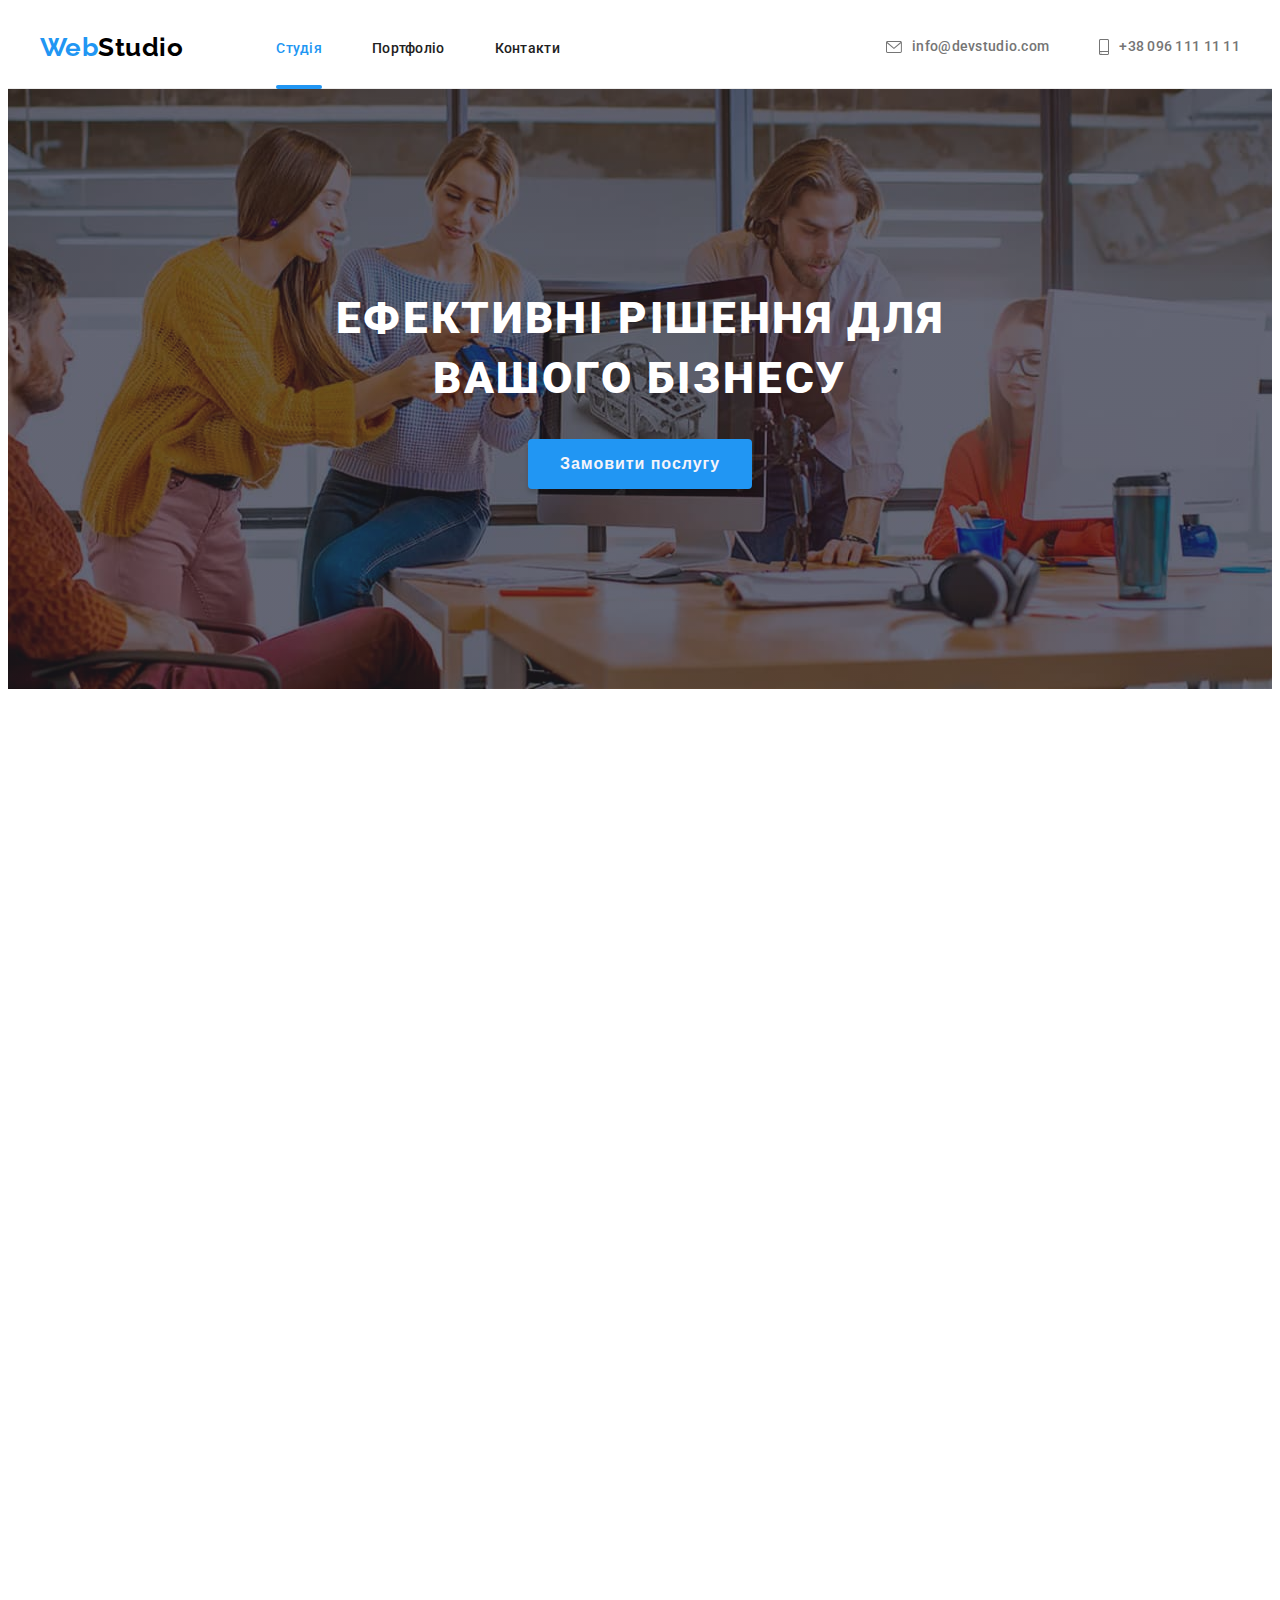
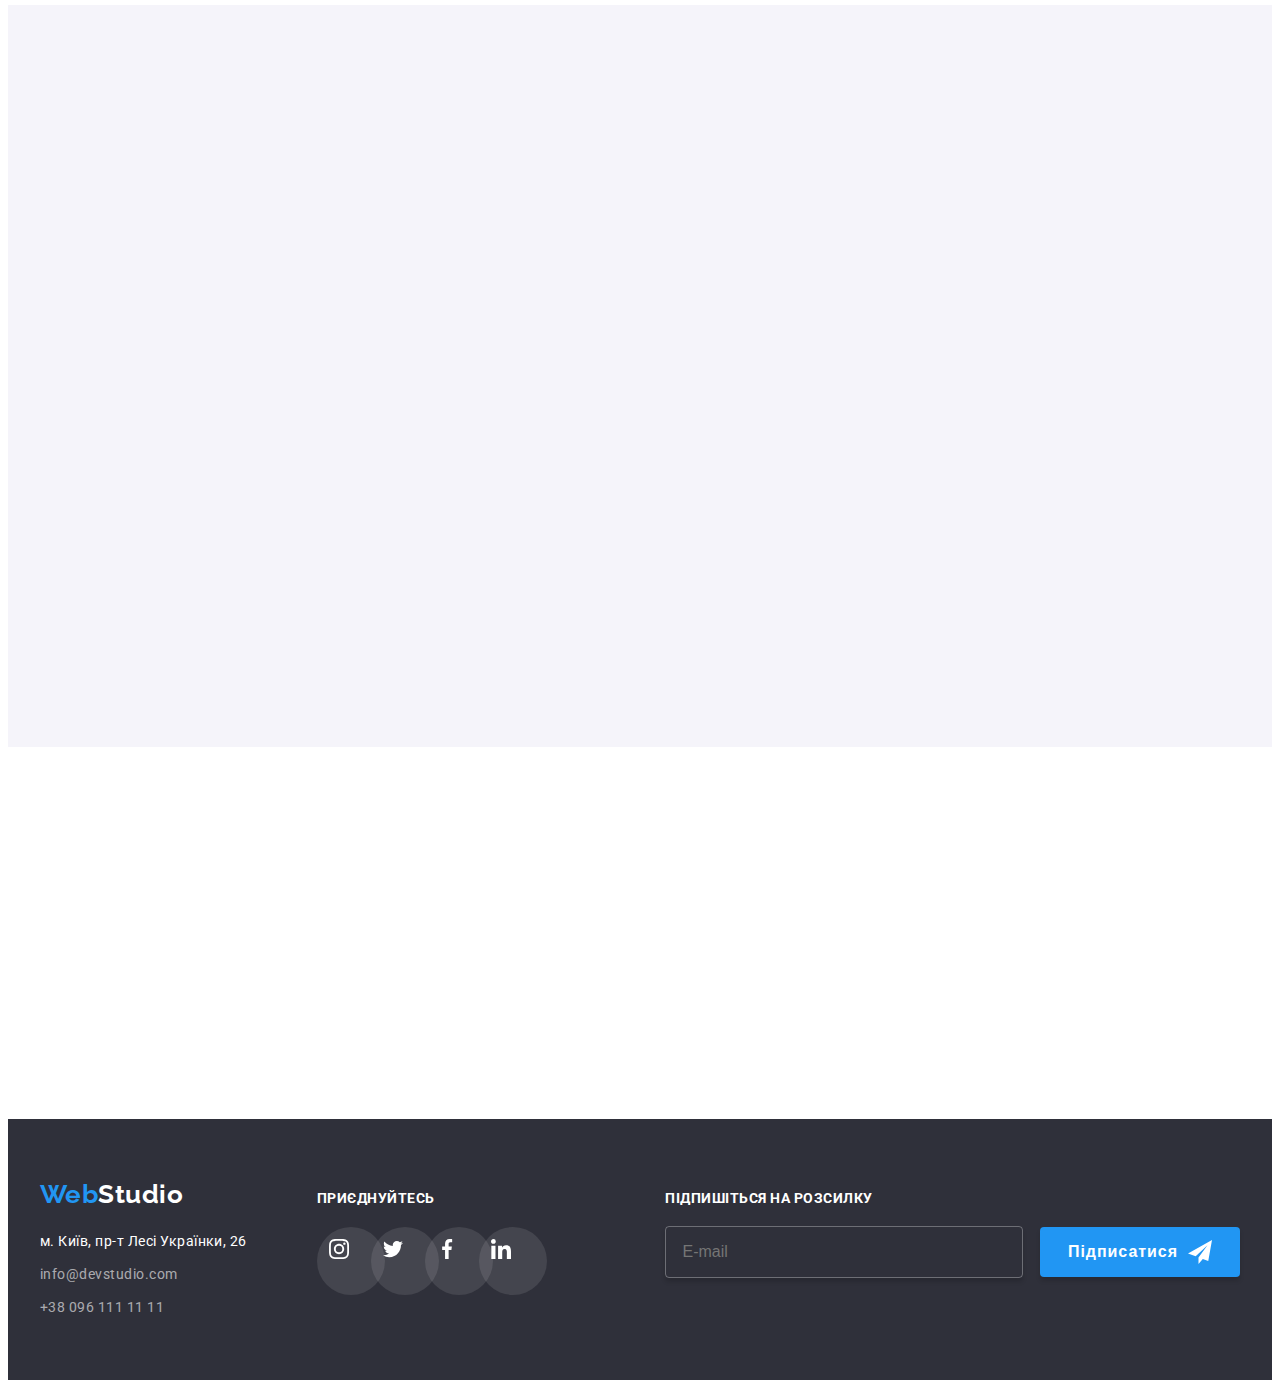
==== commit 7675ecbf: "added animations on scroll" ====
--- a/index.html
+++ b/index.html
@@ -17,82 +17,147 @@
       crossorigin="anonymous"
       referrerpolicy="no-referrer"
     />
+
+    <link href="https://unpkg.com/aos@2.3.1/dist/aos.css" rel="stylesheet" />
     <link rel="stylesheet" href="./css/main.min.css" />
   </head>
 
   <body data-body>
     <header class="page-header">
       <div class="page-header__wrap container">
-        <a class="logo" href="./index.html" lang="en"><span class="logo__part">Web</span>Studio</a>
+        <a class="logo" href="./index.html" lang="en"
+          ><span class="logo__part">Web</span>Studio</a
+        >
         <nav class="page-nav">
           <ul class="page-nav__list">
             <li class="page-nav__item">
-              <a class="page-nav__link--current link" href="./index.html">Студія</a>
-            </li>
-            <li class="page-nav__item"><a class="page-nav__link link" href="./portfolio.html">Портфоліо</a></li>
-            <li class="page-nav__item"><a class="page-nav__link link" href="#">Контакти</a></li>
+              <a class="page-nav__link--current link" href="./index.html"
+                >Студія</a
+              >
+            </li>
+            <li class="page-nav__item">
+              <a class="page-nav__link link" href="./portfolio.html"
+                >Портфоліо</a
+              >
+            </li>
+            <li class="page-nav__item">
+              <a class="page-nav__link link" href="./contacts.html">Контакти</a>
+            </li>
           </ul>
         </nav>
         <ul class="page-header__contact-list">
           <li class="page-header__contact-item">
-            <a class="page-header__contact-link link" href="mailto:info@devstudio.com" lang="en"
-              >
+            <a
+              class="page-header__contact-link link"
+              href="mailto:info@devstudio.com"
+              lang="en"
+            >
               <svg class="page-header__contact-icon" width="16" height="12">
-                <use href="./images/icons.svg#envelope"></use>
-              </svg>info@devstudio.com</a
+                <use href="./images/icons.svg#envelope"></use></svg
+              >info@devstudio.com</a
             >
           </li>
           <li class="page-header__contact-item">
             <a class="page-header__contact-link link" href="tel:+380961111111">
-                <svg class="page-header__contact-icon" width="10" height="16">
-                  <use href="./images/icons.svg#smartphone"></use>
-                </svg>
-                +38 096 111 11 11
+              <svg class="page-header__contact-icon" width="10" height="16">
+                <use href="./images/icons.svg#smartphone"></use>
+              </svg>
+              +38 096 111 11 11
             </a>
           </li>
         </ul>
 
-        <button class="page-header__mobile-menu-open" type="button" data-menu-open>
+        <button
+          class="page-header__mobile-menu-open"
+          type="button"
+          data-menu-open
+        >
           <svg class="mobile-menu-open" width="40" height="40">
             <use href="./images/icons.svg#mob-menu"></use>
           </svg>
         </button>
 
-        <div class="mobile-menu is-hidden" data-menu>
+        <div class="mobile-menu" data-menu>
           <div class="mobile-menu__container">
-
             <div class="mobile-menu__head">
               <button class="mobile-menu__close" data-menu-close>
                 <svg class="mobile-menu__close-icon" width="40" height="40">
                   <use href="./images/icons.svg#mob-menu-close"></use>
                 </svg>
               </button>
-              
+
               <ul class="mobile-menu__nav">
-                <li class="mobile-menu__item"><a href="./index.html" class="mobile-menu__link mobile-menu__link--active link">Студія</a></li>
-                <li class="mobile-menu__item"><a href="./portfolio.html" class="mobile-menu__link link">Портфоліо</a></li>
-                <li class="mobile-menu__item"><a href="" class="mobile-menu__link link">Контакти</a></li>
+                <li class="mobile-menu__item">
+                  <a
+                    href="./index.html"
+                    class="mobile-menu__link mobile-menu__link--active link"
+                    >Студія</a
+                  >
+                </li>
+                <li class="mobile-menu__item">
+                  <a href="./portfolio.html" class="mobile-menu__link link"
+                    >Портфоліо</a
+                  >
+                </li>
+                <li class="mobile-menu__item">
+                  <a href="" class="mobile-menu__link link">Контакти</a>
+                </li>
               </ul>
-            </div >
-    
+            </div>
+
             <div class="mobile-menu__foot">
               <ul class="mobile-menu__contacts">
                 <li class="mobile-menu__contact">
-                  <a href="tel:+380961111111" class="mobile-menu__phone link">+38 096 111 11 11</a>
+                  <a href="tel:+380961111111" class="mobile-menu__phone link"
+                    >+38 096 111 11 11</a
+                  >
                 </li>
                 <li class="mobile-menu__contact">
-                  <a href="mailto:info@devstudio.com" class="mobile-menu__mail link" lang="en">info@devstudio.com</a>
+                  <a
+                    href="mailto:info@devstudio.com"
+                    class="mobile-menu__mail link"
+                    lang="en"
+                    >info@devstudio.com</a
+                  >
                 </li>
               </ul>
-      
+
               <ul class="mobile-menu__socials">
-                <li class="mobile-menu__social"><a href="" class="mobile-menu__soc-link link" rel="noreffer nofollow noopener">Instagram</a></li>
-                <li class="mobile-menu__social"><a href="" class="mobile-menu__soc-link link" rel="noreffer nofollow noopener">Twitter</a></li>
-                <li class="mobile-menu__social"><a href="" class="mobile-menu__soc-link link" rel="noreffer nofollow noopener">Facebook</a></li>
-                <li class="mobile-menu__social"><a href="" class="mobile-menu__soc-link link" rel="noreffer nofollow noopener">LinkedIn</a></li>
+                <li class="mobile-menu__social">
+                  <a
+                    href=""
+                    class="mobile-menu__soc-link link"
+                    rel="noreffer nofollow noopener"
+                    >Instagram</a
+                  >
+                </li>
+                <li class="mobile-menu__social">
+                  <a
+                    href=""
+                    class="mobile-menu__soc-link link"
+                    rel="noreffer nofollow noopener"
+                    >Twitter</a
+                  >
+                </li>
+                <li class="mobile-menu__social">
+                  <a
+                    href=""
+                    class="mobile-menu__soc-link link"
+                    rel="noreffer nofollow noopener"
+                    >Facebook</a
+                  >
+                </li>
+                <li class="mobile-menu__social">
+                  <a
+                    href=""
+                    class="mobile-menu__soc-link link"
+                    rel="noreffer nofollow noopener"
+                    >LinkedIn</a
+                  >
+                </li>
               </ul>
-            </div >
-          </div >
+            </div>
+          </div>
         </div>
       </div>
     </header>
@@ -101,12 +166,18 @@
       <section class="hero">
         <div class="hero__wrap container">
           <h1 class="hero__title">Ефективні рішення для вашого бізнесу</h1>
-          <button class="hero__btn" type="button" data-modal-open>Замовити послугу</button>
+          <button class="hero__btn" type="button" data-modal-open>
+            Замовити послугу
+          </button>
 
           <!-- ------- MODAL ---------- -->
           <div class="modal-overlay is-hidden" data-modal>
             <div class="modal">
-              <button class="modal__close-button" type="button" data-modal-close>
+              <button
+                class="modal__close-button"
+                type="button"
+                data-modal-close
+              >
                 <svg class="modal__close-icon" width="18" height="18">
                   <use href="./images/icons.svg#close"></use>
                 </svg>
@@ -114,10 +185,15 @@
               <p class="modal__title">Залиште свої дані, ми вам передзвонимо</p>
 
               <form class="modal__form" autocomplete="on">
-
                 <label for="user-name" class="modal__label">Ім'я</label>
                 <div class="modal__field">
-                  <input type="text" class="modal__input" name="user-name" id="user-name" required>
+                  <input
+                    type="text"
+                    class="modal__input"
+                    name="user-name"
+                    id="user-name"
+                    required
+                  />
                   <svg class="modal__icon" width="18" height="18">
                     <use href="./images/icons.svg#person"></use>
                   </svg>
@@ -125,7 +201,13 @@
 
                 <label for="user-phone" class="modal__label">Телефон</label>
                 <div class="modal__field">
-                  <input type="phone" class="modal__input" name="user-phone" id="user-phone" required>
+                  <input
+                    type="phone"
+                    class="modal__input"
+                    name="user-phone"
+                    id="user-phone"
+                    required
+                  />
                   <svg class="modal__icon" width="18" height="18">
                     <use href="./images/icons.svg#phone"></use>
                   </svg>
@@ -133,24 +215,50 @@
 
                 <label for="user-mail" class="modal__label">Пошта</label>
                 <div class="modal__field">
-                  <input type="email" class="modal__input" name="user-mail" id="user-mail" required>
+                  <input
+                    type="email"
+                    class="modal__input"
+                    name="user-mail"
+                    id="user-mail"
+                    required
+                  />
                   <svg class="modal__icon" width="18" height="18">
                     <use href="./images/icons.svg#email"></use>
                   </svg>
                 </div>
 
                 <label for="comment" class="modal__label">Коментар</label>
-                <textarea class="modal__comment" name="comment" id="comment" rows="10" placeholder="Введіть текст"></textarea>
+                <textarea
+                  class="modal__comment"
+                  name="comment"
+                  id="comment"
+                  rows="10"
+                  placeholder="Введіть текст"
+                ></textarea>
 
                 <label class="modal__policy">
-                  <input class="modal__checkbox" type="checkbox" name="check" required>
+                  <input
+                    class="modal__checkbox"
+                    type="checkbox"
+                    name="check"
+                    required
+                  />
                   <span class="modal__checkbox--custom"></span>
-                  <span class="modal__policy-label">Погоджуюся з розсилкою та приймаю <a class="modal__policy-link" href="" target="_blank" rel="noopener norefferer nofollow">Умови договору</a></span>
+                  <span class="modal__policy-label"
+                    >Погоджуюся з розсилкою та приймаю
+                    <a
+                      class="modal__policy-link"
+                      href=""
+                      target="_blank"
+                      rel="noopener norefferer nofollow"
+                      >Умови договору</a
+                    ></span
+                  >
                 </label>
-                  
-
-                <button class="modal__send-button" type="submit">Відправити</button>
-
+
+                <button class="modal__send-button" type="submit">
+                  Відправити
+                </button>
               </form>
             </div>
           </div>
@@ -163,7 +271,11 @@
         <div class="features__wrap container">
           <h2 class="features__title visually-hidden">Особливості</h2>
           <ul class="features__list">
-            <li class="features__item">
+            <li
+              class="features__item"
+              data-aos="fade-up"
+              data-aos-duration="400"
+            >
               <div class="features__icon-bg">
                 <svg class="features__icon" width="70" height="70">
                   <use href="./images/icons.svg#antenna"></use>
@@ -171,10 +283,16 @@
               </div>
               <h3 class="features__label">Увага до деталей</h3>
               <p class="features__definition">
-                Ідейні міркування, і навіть початок повсякденної роботи з формування позиції.
+                Ідейні міркування, і навіть початок повсякденної роботи з
+                формування позиції.
               </p>
             </li>
-            <li class="features__item">
+            <li
+              class="features__item"
+              data-aos="fade-up"
+              data-aos-duration="400"
+              data-aos-delay="100"
+            >
               <div class="features__icon-bg">
                 <svg class="features__icon" width="70" height="70">
                   <use href="./images/icons.svg#clock"></use>
@@ -182,10 +300,16 @@
               </div>
               <h3 class="features__label">Пунктуальність</h3>
               <p class="features__definition">
-                Завдання організації, особливо рамки і місце навчання кадрів тягне у себе.
+                Завдання організації, особливо рамки і місце навчання кадрів
+                тягне у себе.
               </p>
             </li>
-            <li class="features__item">
+            <li
+              class="features__item"
+              data-aos="fade-up"
+              data-aos-duration="400"
+              data-aos-delay="200"
+            >
               <div class="features__icon-bg">
                 <svg class="features__icon" width="70" height="70">
                   <use href="./images/icons.svg#diagram"></use>
@@ -196,7 +320,12 @@
                 Так само консультація з широким активом значною мірою зумовлює.
               </p>
             </li>
-            <li class="features__item">
+            <li
+              class="features__item"
+              data-aos="fade-up"
+              data-aos-duration="400"
+              data-aos-delay="300"
+            >
               <div class="features__icon-bg">
                 <svg class="features__icon" width="70" height="70">
                   <use href="./images/icons.svg#astronaut"></use>
@@ -204,7 +333,8 @@
               </div>
               <h3 class="features__label">Сучасні технології</h3>
               <p class="features__definition">
-                Значимість цих проблем настільки очевидна, що реалізація планових завдань.
+                Значимість цих проблем настільки очевидна, що реалізація
+                планових завдань.
               </p>
             </li>
           </ul>
@@ -214,23 +344,45 @@
       <!-------- ACTIVITY ----------->
       <section class="activity section">
         <div class="activity__wrap container">
-          <h2 class="activity__title section__title">Чим ми займаємося</h2>
+          <h2
+            class="activity__title section__title"
+            data-aos="fade-right"
+            data-aos-duration="400"
+            data-aos-delay="100"
+          >
+            Чим ми займаємося
+          </h2>
           <ul class="activity__list">
-            <li class="activity__item">
+            <li
+              class="activity__item"
+              data-aos="fade-up"
+              data-aos-duration="400"
+            >
               <div class="activity__thumb">
                 <img
-                  srcset="./images/activity/activity-1.jpg 1x, ./images/activity/activity-1@2.jpeg 2x"
+                  srcset="
+                    ./images/activity/activity-1.jpg    1x,
+                    ./images/activity/activity-1@2.jpeg 2x
+                  "
                   src="./images/activity/activity-1.jpg"
                   alt="кодинг з використанням планшету"
                   width="370"
-                  />
+                />
                 <h3 class="activity__caption">Десктопні додатки</h3>
               </div>
             </li>
-            <li class="activity__item">
+            <li
+              class="activity__item"
+              data-aos="fade-up"
+              data-aos-duration="400"
+              data-aos-delay="200"
+            >
               <div class="activity__thumb">
-                <img 
-                  srcset="./images/activity/activity-2.jpg 1x, ./images/activity/activity-2@2.jpeg 2x"
+                <img
+                  srcset="
+                    ./images/activity/activity-2.jpg    1x,
+                    ./images/activity/activity-2@2.jpeg 2x
+                  "
                   src="./images/activity/activity-2.jpg"
                   alt="мобільна розробка"
                   width="370"
@@ -238,10 +390,18 @@
                 <h3 class="activity__caption">Мобільні додатки</h3>
               </div>
             </li>
-            <li class="activity__item">
+            <li
+              class="activity__item"
+              data-aos="fade-up"
+              data-aos-duration="400"
+              data-aos-delay="300"
+            >
               <div class="activity__thumb">
                 <img
-                srcset="./images/activity/activity-3.jpg 1x, ./images/activity/activity-3@2.jpeg 2x"
+                  srcset="
+                    ./images/activity/activity-3.jpg    1x,
+                    ./images/activity/activity-3@2.jpeg 2x
+                  "
                   src="./images/activity/activity-3.jpg"
                   alt="палітра кольорів на планшеті"
                   width="370"
@@ -257,46 +417,93 @@
 
       <section class="team section">
         <div class="team__wrap container">
-          <h2 class="team__title section__title">Наша команда</h2>
+          <h2
+            class="team__title section__title"
+            data-aos="fade-left"
+            data-aos-duration="400"
+            data-aos-delay="100"
+          >
+            Наша команда
+          </h2>
           <ul class="team__list">
-            <li class="team__member">
+            <li
+              class="team__member"
+              data-aos="fade-up"
+              data-aos-duration="400"
+              data-aos-delay="100"
+            >
               <picture>
-                <source srcset="./images/team/team-1-mob.jpeg 1x, ./images/team/team-1-mob@2.jpeg 2x" media="(max-width:767px)">
-                <source srcset="./images/team/team-1-tab.jpeg 1x, ./images/team/team-1-tab@2.jpeg 2x" media="(min-width:768px)">
-                <source srcset="./images/team/team-1.jpeg 1x, ./images/team/team-1@2.jpeg 2x" media="(min-width:1200px)">
+                <source
+                  srcset="
+                    ./images/team/team-1-mob.jpeg   1x,
+                    ./images/team/team-1-mob@2.jpeg 2x
+                  "
+                  media="(max-width:767px)"
+                />
+                <source
+                  srcset="
+                    ./images/team/team-1-tab.jpeg   1x,
+                    ./images/team/team-1-tab@2.jpeg 2x
+                  "
+                  media="(min-width:768px)"
+                />
+                <source
+                  srcset="
+                    ./images/team/team-1.jpeg   1x,
+                    ./images/team/team-1@2.jpeg 2x
+                  "
+                  media="(min-width:1200px)"
+                />
                 <img
                   src="./images/team/team-1-mob.jpeg"
                   alt="бородатий чоловік в окулярах посміхається"
-                  
                 />
               </picture>
               <div class="team__member-wrap">
                 <h3 class="team__member-name">Ігор Дем'яненко</h3>
-                <p class="team__member-specialization" lang="en">Product Designer</p>
+                <p class="team__member-specialization" lang="en">
+                  Product Designer
+                </p>
                 <ul class="socials">
                   <li class="socials__item">
-                    <a href="" class="socials__link" rel="noreffer nofollow noopener">
+                    <a
+                      href=""
+                      class="socials__link"
+                      rel="noreffer nofollow noopener"
+                    >
                       <svg class="socials__icon" width="20" height="20">
                         <use href="./images/icons.svg#instagram"></use>
                       </svg>
                     </a>
                   </li>
                   <li class="socials__item">
-                    <a href="" class="socials__link" rel="noreffer nofollow noopener">
+                    <a
+                      href=""
+                      class="socials__link"
+                      rel="noreffer nofollow noopener"
+                    >
                       <svg class="socials__icon" width="20" height="20">
                         <use href="./images/icons.svg#twitter"></use>
                       </svg>
                     </a>
                   </li>
                   <li class="socials__item">
-                    <a href="" class="socials__link" rel="noreffer nofollow noopener">
+                    <a
+                      href=""
+                      class="socials__link"
+                      rel="noreffer nofollow noopener"
+                    >
                       <svg class="socials__icon" width="20" height="20">
                         <use href="./images/icons.svg#facebook"></use>
                       </svg>
                     </a>
                   </li>
                   <li class="socials__item">
-                    <a href="" class="socials__link" rel="noreffer nofollow noopener">
+                    <a
+                      href=""
+                      class="socials__link"
+                      rel="noreffer nofollow noopener"
+                    >
                       <svg class="socials__icon" width="20" height="20">
                         <use href="./images/icons.svg#linkedin"></use>
                       </svg>
@@ -306,44 +513,84 @@
               </div>
             </li>
 
-            <li class="team__member">
+            <li
+              class="team__member"
+              data-aos="fade-up"
+              data-aos-duration="400"
+              data-aos-delay="200"
+            >
               <picture>
-                <source srcset="./images/team/team-2-mob.jpeg 1x, ./images/team/team-2-mob@2.jpeg 2x" media="(max-width:767px)">
-                <source srcset="./images/team/team-2-tab.jpeg 1x, ./images/team/team-2-tab@2.jpeg 2x" media="(min-width:768px)">
-                <source srcset="./images/team/team-2.jpeg 1x, ./images/team/team-2@2.jpeg 2x" media="(min-width:1200px)">
+                <source
+                  srcset="
+                    ./images/team/team-2-mob.jpeg   1x,
+                    ./images/team/team-2-mob@2.jpeg 2x
+                  "
+                  media="(max-width:767px)"
+                />
+                <source
+                  srcset="
+                    ./images/team/team-2-tab.jpeg   1x,
+                    ./images/team/team-2-tab@2.jpeg 2x
+                  "
+                  media="(min-width:768px)"
+                />
+                <source
+                  srcset="
+                    ./images/team/team-2.jpeg   1x,
+                    ./images/team/team-2@2.jpeg 2x
+                  "
+                  media="(min-width:1200px)"
+                />
                 <img
                   src="./images/team/team-2-mob.jpeg"
                   alt="білявка в окулярах посміхається"
-                  
                 />
               </picture>
               <div class="team__member-wrap">
                 <h3 class="team__member-name">Ольга Рєпіна</h3>
-                <p class="team__member-specialization" lang="en">Frontend Developer</p>
+                <p class="team__member-specialization" lang="en">
+                  Frontend Developer
+                </p>
                 <ul class="socials">
                   <li class="socials__item">
-                    <a href="" class="socials__link" rel="noreffer nofollow noopener">
+                    <a
+                      href=""
+                      class="socials__link"
+                      rel="noreffer nofollow noopener"
+                    >
                       <svg class="socials__icon" width="20" height="20">
                         <use href="./images/icons.svg#instagram"></use>
                       </svg>
                     </a>
                   </li>
                   <li class="socials__item">
-                    <a href="" class="socials__link" rel="noreffer nofollow noopener">
+                    <a
+                      href=""
+                      class="socials__link"
+                      rel="noreffer nofollow noopener"
+                    >
                       <svg class="socials__icon" width="20" height="20">
                         <use href="./images/icons.svg#twitter"></use>
                       </svg>
                     </a>
                   </li>
                   <li class="socials__item">
-                    <a href="" class="socials__link" rel="noreffer nofollow noopener">
+                    <a
+                      href=""
+                      class="socials__link"
+                      rel="noreffer nofollow noopener"
+                    >
                       <svg class="socials__icon" width="20" height="20">
                         <use href="./images/icons.svg#facebook"></use>
                       </svg>
                     </a>
                   </li>
                   <li class="socials__item">
-                    <a href="" class="socials__link" rel="noreffer nofollow noopener">
+                    <a
+                      href=""
+                      class="socials__link"
+                      rel="noreffer nofollow noopener"
+                    >
                       <svg class="socials__icon" width="20" height="20">
                         <use href="./images/icons.svg#linkedin"></use>
                       </svg>
@@ -353,15 +600,37 @@
               </div>
             </li>
 
-            <li class="team__member">
+            <li
+              class="team__member"
+              data-aos="fade-up"
+              data-aos-duration="400"
+              data-aos-delay="300"
+            >
               <picture>
-                <source srcset="./images/team/team-3-mob.jpeg 1x, ./images/team/team-3-mob@2.jpeg 2x" media="(max-width:767px)">
-                <source srcset="./images/team/team-3-tab.jpeg 1x, ./images/team/team-3-tab@2.jpeg 2x" media="(min-width:768px)">
-                <source srcset="./images/team/team-3.jpeg 1x, ./images/team/team-3@2.jpeg 2x" media="(min-width:1200px)">
+                <source
+                  srcset="
+                    ./images/team/team-3-mob.jpeg   1x,
+                    ./images/team/team-3-mob@2.jpeg 2x
+                  "
+                  media="(max-width:767px)"
+                />
+                <source
+                  srcset="
+                    ./images/team/team-3-tab.jpeg   1x,
+                    ./images/team/team-3-tab@2.jpeg 2x
+                  "
+                  media="(min-width:768px)"
+                />
+                <source
+                  srcset="
+                    ./images/team/team-3.jpeg   1x,
+                    ./images/team/team-3@2.jpeg 2x
+                  "
+                  media="(min-width:1200px)"
+                />
                 <img
                   src="./images/team/team-3-mob.jpeg"
                   alt="бородатий чоловік посміхається"
-                  
                 />
               </picture>
               <div class="team__member-wrap">
@@ -369,28 +638,44 @@
                 <p class="team__member-specialization" lang="en">Marketing</p>
                 <ul class="socials">
                   <li class="socials__item">
-                    <a href="" class="socials__link" rel="noreffer nofollow noopener">
+                    <a
+                      href=""
+                      class="socials__link"
+                      rel="noreffer nofollow noopener"
+                    >
                       <svg class="socials__icon" width="20" height="20">
                         <use href="./images/icons.svg#instagram"></use>
                       </svg>
                     </a>
                   </li>
                   <li class="socials__item">
-                    <a href="" class="socials__link" rel="noreffer nofollow noopener">
+                    <a
+                      href=""
+                      class="socials__link"
+                      rel="noreffer nofollow noopener"
+                    >
                       <svg class="socials__icon" width="20" height="20">
                         <use href="./images/icons.svg#twitter"></use>
                       </svg>
                     </a>
                   </li>
                   <li class="socials__item">
-                    <a href="" class="socials__link" rel="noreffer nofollow noopener">
+                    <a
+                      href=""
+                      class="socials__link"
+                      rel="noreffer nofollow noopener"
+                    >
                       <svg class="socials__icon" width="20" height="20">
                         <use href="./images/icons.svg#facebook"></use>
                       </svg>
                     </a>
                   </li>
                   <li class="socials__item">
-                    <a href="" class="socials__link" rel="noreffer nofollow noopener">
+                    <a
+                      href=""
+                      class="socials__link"
+                      rel="noreffer nofollow noopener"
+                    >
                       <svg class="socials__icon" width="20" height="20">
                         <use href="./images/icons.svg#linkedin"></use>
                       </svg>
@@ -398,18 +683,39 @@
                   </li>
                 </ul>
               </div>
-              
-            </li>
-            
-            <li class="team__member">
+            </li>
+
+            <li
+              class="team__member"
+              data-aos="fade-up"
+              data-aos-duration="400"
+              data-aos-delay="400"
+            >
               <picture>
-                <source srcset="./images/team/team-4-mob.jpeg 1x, ./images/team/team-4-mob@2.jpeg 2x" media="(max-width:767px)">
-                <source srcset="./images/team/team-4-tab.jpeg 1x, ./images/team/team-4-tab@2.jpeg 2x" media="(min-width:768px)">
-                <source srcset="./images/team/team-4.jpeg 1x, ./images/team/team-4@2.jpeg 2x" media="(min-width:1200px)">
+                <source
+                  srcset="
+                    ./images/team/team-4-mob.jpeg   1x,
+                    ./images/team/team-4-mob@2.jpeg 2x
+                  "
+                  media="(max-width:767px)"
+                />
+                <source
+                  srcset="
+                    ./images/team/team-4-tab.jpeg   1x,
+                    ./images/team/team-4-tab@2.jpeg 2x
+                  "
+                  media="(min-width:768px)"
+                />
+                <source
+                  srcset="
+                    ./images/team/team-4.jpeg   1x,
+                    ./images/team/team-4@2.jpeg 2x
+                  "
+                  media="(min-width:1200px)"
+                />
                 <img
                   src="./images/team/team-4-mob.jpeg"
                   alt="бородатий чоловік в окулярах посміхається"
-                  
                 />
               </picture>
               <div class="team__member-wrap">
@@ -417,28 +723,44 @@
                 <p class="team__member-specialization" lang="en">UI Designer</p>
                 <ul class="socials">
                   <li class="socials__item">
-                    <a href="" class="socials__link" rel="noreffer nofollow noopener">
+                    <a
+                      href=""
+                      class="socials__link"
+                      rel="noreffer nofollow noopener"
+                    >
                       <svg class="socials__icon" width="20" height="20">
                         <use href="./images/icons.svg#instagram"></use>
                       </svg>
                     </a>
                   </li>
                   <li class="socials__item">
-                    <a href="" class="socials__link" rel="noreffer nofollow noopener">
+                    <a
+                      href=""
+                      class="socials__link"
+                      rel="noreffer nofollow noopener"
+                    >
                       <svg class="socials__icon" width="20" height="20">
                         <use href="./images/icons.svg#twitter"></use>
                       </svg>
                     </a>
                   </li>
                   <li class="socials__item">
-                    <a href="" class="socials__link" rel="noreffer nofollow noopener">
+                    <a
+                      href=""
+                      class="socials__link"
+                      rel="noreffer nofollow noopener"
+                    >
                       <svg class="socials__icon" width="20" height="20">
                         <use href="./images/icons.svg#facebook"></use>
                       </svg>
                     </a>
                   </li>
                   <li class="socials__item">
-                    <a href="" class="socials__link" rel="noreffer nofollow noopener">
+                    <a
+                      href=""
+                      class="socials__link"
+                      rel="noreffer nofollow noopener"
+                    >
                       <svg class="socials__icon" width="20" height="20">
                         <use href="./images/icons.svg#linkedin"></use>
                       </svg>
@@ -454,45 +776,112 @@
 
       <section class="clients section">
         <div class="clients__wrap container">
-          <h2 class="cliets__title section__title">Постійні клієнти</h2>
+          <h2
+            class="cliets__title section__title"
+            data-aos="fade-right"
+            data-aos-duration="400"
+            data-aos-delay="100"
+          >
+            Постійні клієнти
+          </h2>
           <ul class="clients__list">
-            <li class="clients__item">
-              <a href="" class="clients__link" target="_blank" rel="noreffer nofollow noopener">
+            <li
+              class="clients__item"
+              data-aos="fade-up"
+              data-aos-duration="400"
+              data-aos-delay="50"
+            >
+              <a
+                href=""
+                class="clients__link"
+                target="_blank"
+                rel="noreffer nofollow noopener"
+              >
                 <svg class="clients__icon" width="41" height="47">
                   <use href="./images/icons.svg#group-1"></use>
                 </svg>
               </a>
             </li>
-            <li class="clients__item">
-              <a href="" class="clients__link" target="_blank" rel="noreffer nofollow noopener">
+            <li
+              class="clients__item"
+              data-aos="fade-up"
+              data-aos-duration="400"
+              data-aos-delay="100"
+            >
+              <a
+                href=""
+                class="clients__link"
+                target="_blank"
+                rel="noreffer nofollow noopener"
+              >
                 <svg class="clients__icon" width="40" height="52">
                   <use href="./images/icons.svg#group-2"></use>
                 </svg>
               </a>
             </li>
-            <li class="clients__item">
-              <a href="" class="clients__link" target="_blank" rel="noreffer nofollow noopener">
+            <li
+              class="clients__item"
+              data-aos="fade-up"
+              data-aos-duration="400"
+              data-aos-delay="150"
+            >
+              <a
+                href=""
+                class="clients__link"
+                target="_blank"
+                rel="noreffer nofollow noopener"
+              >
                 <svg class="clients__icon" width="43" height="41">
                   <use href="./images/icons.svg#group-3"></use>
                 </svg>
               </a>
             </li>
-            <li class="clients__item">
-              <a href="" class="clients__link" target="_blank" rel="noreffer nofollow noopener">
+            <li
+              class="clients__item"
+              data-aos="fade-up"
+              data-aos-duration="400"
+              data-aos-delay="200"
+            >
+              <a
+                href=""
+                class="clients__link"
+                target="_blank"
+                rel="noreffer nofollow noopener"
+              >
                 <svg class="clients__icon" width="84" height="41">
                   <use href="./images/icons.svg#group-4"></use>
                 </svg>
               </a>
             </li>
-            <li class="clients__item">
-              <a href="" class="clients__link" target="_blank" rel="noreffer nofollow noopener">
+            <li
+              class="clients__item"
+              data-aos="fade-up"
+              data-aos-duration="400"
+              data-aos-delay="250"
+            >
+              <a
+                href=""
+                class="clients__link"
+                target="_blank"
+                rel="noreffer nofollow noopener"
+              >
                 <svg class="clients__icon" width="63" height="45">
                   <use href="./images/icons.svg#group-5"></use>
                 </svg>
               </a>
             </li>
-            <li class="clients__item">
-              <a href="" class="clients__link" target="_blank" rel="noreffer nofollow noopener">
+            <li
+              class="clients__item"
+              data-aos="fade-up"
+              data-aos-duration="400"
+              data-aos-delay="300"
+            >
+              <a
+                href=""
+                class="clients__link"
+                target="_blank"
+                rel="noreffer nofollow noopener"
+              >
                 <svg class="clients__icon" width="94" height="44">
                   <use href="./images/icons.svg#group-6"></use>
                 </svg>
@@ -506,9 +895,7 @@
     <!-------- FOOTER ----------->
     <footer class="page-footer">
       <div class="page-footer__wrap container">
-
         <div class="page-footer__tablet-head">
-
           <div class="page-footer__logo-wrap">
             <a class="page-footer__logo logo" href="./index.html" lang="en"
               ><span class="logo__part">Web</span>Studio</a
@@ -525,12 +912,16 @@
                   >
                 </li>
                 <li class="address__item">
-                  <a class="address__contact link" href="mailto:info@devstudio.com"
+                  <a
+                    class="address__contact link"
+                    href="mailto:info@devstudio.com"
                     >info@devstudio.com</a
                   >
                 </li>
                 <li class="address__item">
-                  <a class="address__contact link" href="tel:+380961111111">+38 096 111 11 11</a>
+                  <a class="address__contact link" href="tel:+380961111111"
+                    >+38 096 111 11 11</a
+                  >
                 </li>
               </ul>
             </address>
@@ -540,28 +931,44 @@
             <b class="join-us__heading">Приєднуйтесь</b>
             <ul class="socials">
               <li class="socials__item">
-                <a href="" class="socials__link link" rel="noreffer nofollow noopener">
+                <a
+                  href=""
+                  class="socials__link link"
+                  rel="noreffer nofollow noopener"
+                >
                   <svg class="socials__icon" width="20" height="20">
                     <use href="./images/icons.svg#instagram"></use>
                   </svg>
                 </a>
               </li>
               <li class="socials__item">
-                <a href="" class="socials__link link" rel="noreffer nofollow noopener">
+                <a
+                  href=""
+                  class="socials__link link"
+                  rel="noreffer nofollow noopener"
+                >
                   <svg class="socials__icon" width="20" height="20">
                     <use href="./images/icons.svg#twitter"></use>
                   </svg>
                 </a>
               </li>
               <li class="socials__item">
-                <a href="" class="socials__link link" rel="noreffer nofollow noopener">
+                <a
+                  href=""
+                  class="socials__link link"
+                  rel="noreffer nofollow noopener"
+                >
                   <svg class="socials__icon" width="20" height="20">
                     <use href="./images/icons.svg#facebook"></use>
                   </svg>
                 </a>
               </li>
               <li class="socials__item">
-                <a href="" class="socials__link link" rel="noreffer nofollow noopener">
+                <a
+                  href=""
+                  class="socials__link link"
+                  rel="noreffer nofollow noopener"
+                >
                   <svg class="socials__icon" width="20" height="20">
                     <use href="./images/icons.svg#linkedin"></use>
                   </svg>
@@ -573,7 +980,9 @@
 
         <div class="page-footer__form-wrap">
           <form class="page-footer__form">
-            <label class="page-footer__label" for="email">Підпишіться на розсилку</label>
+            <label class="page-footer__label" for="email"
+              >Підпишіться на розсилку</label
+            >
             <input
               class="page-footer__input"
               type="email"
@@ -581,7 +990,9 @@
               id="email"
               placeholder="E-mail"
             />
-            <button class="page-footer__button" type="submit">Підписатися</button>
+            <button class="page-footer__button" type="submit">
+              Підписатися
+            </button>
           </form>
         </div>
       </div>
@@ -590,5 +1001,9 @@
     <!-------- SCRIPT ----------->
     <script src="./js/modal.js"></script>
     <script src="./js/mobile-menu.js"></script>
+    <script src="https://unpkg.com/aos@2.3.1/dist/aos.js"></script>
+    <script>
+      AOS.init();
+    </script>
   </body>
 </html>
--- a/css/main.min.css
+++ b/css/main.min.css
@@ -1 +1 @@
-:root{--primary-section-bg-color: #ffffff;--secondary-section-bg-color: #2f303a;--third-section-bg-color: #f5f4fa;--primary-card-bg-color: #ffffff;--secondary-card-bg-color: #f5f4fa;--primary-btn-bg-color: #f5f4fa;--secondary-btn-bg-color: #2196f3;--third-btn-bg-color: #ffffff;--accent-color: #2196f3;--primary-text-color: #212121;--secondary-text-color: #757575;--bright-text-color: #ffffff;--dark-text-color: #000000;--primary-btn-text-color: #f5f4fa;--secondary-btn-text-color: #212121;--primary-icon-color: #afb1b8;--secondary-icon-color: #757575;--bright-icon-color: #ffffff;--primary-border-color: #eeeeee;--secondary-border-color: #ececec;--third-border-color: #afb1b8;--primary-font-family: "Roboto", sans-serif;--secondary-font-family: "Raleway", sans-serif;--primary-text-size: 14px;--secondary-text-size: 16px;--hft: 250ms cubic-bezier(0.4, 0, 0.2, 1);--hero-overlay: linear-gradient(rgba(47, 48, 58, 0.4), rgba(47, 48, 58, 0.4))}body{font-family:var(--primary-font-family);font-style:normal;letter-spacing:.03em;color:var(--primary-text-color);background-color:var(--primary-section-bg-color)}h1,h2,h3,h4,h5,h6,ul,p,form{padding:0;margin:0}ul{list-style:none}img{display:block;max-width:100%;height:auto}.visually-hidden,.modal__checkbox{position:absolute;width:1px;height:1px;margin:-1px;padding:0;border:0;white-space:nowrap;-webkit-clip-path:inset(100%);clip-path:inset(100%);clip:rect(0 0 0 0);overflow:hidden}.card__hover,.clients__link,.team__list,.activity__list,.features__icon-bg,.modal__policy,.modal__close-button,.page-header__contact-link,.page-header__wrap,.socials{display:-webkit-box;display:-ms-flexbox;display:flex;-webkit-box-pack:center;-ms-flex-pack:center;justify-content:center;-webkit-box-align:center;-ms-flex-align:center;align-items:center}.section{padding-top:60px;padding-bottom:60px}@media screen and (min-width: 1200px){.section{padding-top:94px;padding-bottom:94px}}.container{width:100%;padding-left:15px;padding-right:15px;margin:0 auto}@media screen and (min-width: 480px){.container{width:480px}}@media screen and (min-width: 768px){.container{width:768px}}@media screen and (min-width: 1200px){.container{width:1200px}}.section__title{margin-bottom:30px;font-weight:700;font-size:28px;line-height:1.18;text-align:center;letter-spacing:.03em}@media screen and (min-width: 1200px){.section__title{margin-bottom:50px;font-size:36px}}.link{text-decoration:none;cursor:pointer;-webkit-transition:color var(--hft);transition:color var(--hft)}.link:hover,.link:focus{color:var(--accent-color)}.button{cursor:pointer;-webkit-transition:background var(--hft),color var(--hft),-webkit-box-shadow var(--hft);transition:background var(--hft),color var(--hft),-webkit-box-shadow var(--hft);transition:background var(--hft),color var(--hft),box-shadow var(--hft);transition:background var(--hft),color var(--hft),box-shadow var(--hft),-webkit-box-shadow var(--hft)}.button:hover,.button:focus{background:var(--accent-color);color:var(--bright-text-color)}.socials{gap:10px}.socials__item{width:44px;height:44px}.socials__link{display:block;padding:12px;width:100%;height:100%;border-radius:50%;-webkit-transition:background-color var(--hft);transition:background-color var(--hft)}.socials__link:hover,.socials__link:focus{background-color:var(--accent-color);border-radius:50%}.socials__icon{fill:var(--primary-icon-color)}.socials__link:hover .socials__icon,.socials__link:focus .socials__icon{fill:var(--bright-text-color)}.page-header{padding-top:10px;padding-bottom:10px;border-bottom:1px solid var(--secondary-border-color)}@media screen and (min-width: 768px){.page-header{padding-top:21px;padding-bottom:21px}}@media screen and (min-width: 1200px){.page-header{padding-top:24px;padding-bottom:25px}}.page-header__wrap{-webkit-box-pack:start;-ms-flex-pack:start;justify-content:flex-start}.logo{margin-right:auto;font-family:var(--secondary-font-family);font-weight:700;font-size:24px;line-height:1.19;color:var(--dark-text-color);text-decoration:none;cursor:pointer}.logo__part{color:var(--accent-color)}@media screen and (min-width: 1200px){.logo{font-size:26px;margin-right:93px}}.page-nav{margin-right:auto;display:none}@media screen and (min-width: 768px){.page-nav{display:block}}.page-nav__list{display:-webkit-box;display:-ms-flexbox;display:flex;gap:50px}.page-nav__link{font-weight:500;font-size:var(--primary-text-size);line-height:1.14;letter-spacing:.02em;color:var(--primary-text-color)}.page-nav__link--current{position:relative;font-weight:500;font-size:var(--primary-text-size);line-height:1.14;letter-spacing:.02em;color:var(--accent-color)}.page-nav__link--current::after{content:"";position:absolute;bottom:-33px;display:block;width:100%;height:4px;background:var(--accent-color);border-radius:2px}.page-header__contact-list{display:none}@media screen and (min-width: 768px){.page-header__contact-list{display:block}}@media screen and (min-width: 1200px){.page-header__contact-list{display:-webkit-box;display:-ms-flexbox;display:flex}}@media screen and (min-width: 768px)and (max-width: 1199px){.page-header__contact-item:not(:last-child){margin-bottom:10px}}@media screen and (min-width: 1200px){.page-header__contact-item:not(:last-child){margin-right:50px}}.page-header__contact-link{-webkit-box-pack:start;-ms-flex-pack:start;justify-content:flex-start;gap:10px;font-weight:500;font-style:normal;font-size:var(--primary-text-size);line-height:1.14;letter-spacing:.02em;color:var(--secondary-text-color)}.page-header__contact-icon{fill:var(--secondary-icon-color);-webkit-transition:fill 250ms cubic-bezier(0.4, 0, 0.2, 1);transition:fill 250ms cubic-bezier(0.4, 0, 0.2, 1)}.link:hover .page-header__contact-icon,.link:focus .page-header__contact-icon{fill:var(--accent-color)}.page-header__mobile-menu-open{color:#000;background:rgba(0,0,0,0);border:none;width:40px;height:40px}@media screen and (min-width: 768px){.page-header__mobile-menu-open{display:none}}.mobile-menu-open{fill:currentColor}.page-header__mobile-menu-open:hover .mobile-menu-open,.page-header__mobile-menu-open:focus .mobile-menu-open{fill:var(--accent-color)}.no-scroll{overflow:hidden}.mobile-menu{position:fixed;top:0;right:0;z-index:1;width:100%;height:100%;padding:40px 48px;background-color:var(--primary-section-bg-color)}@media screen and (min-width: 768px){.mobile-menu{display:none}}.mobile-menu__container{height:100%;display:-webkit-box;display:-ms-flexbox;display:flex;-webkit-box-orient:vertical;-webkit-box-direction:normal;-ms-flex-direction:column;flex-direction:column;-webkit-box-pack:justify;-ms-flex-pack:justify;justify-content:space-between}.mobile-menu__close{position:absolute;top:10px;right:15px;background-color:rgba(0,0,0,0);border:none}.mobile-menu__close-icon{fill:#000;-webkit-transition:fill var(--hft);transition:fill var(--hft)}.mobile-menu__close:hover .mobile-menu__close-icon,.mobile-menu__close:focus .mobile-menu__close-icon{fill:var(--accent-color)}.mobile-menu__item:not(:last-child){margin-bottom:32px}.mobile-menu__link{font-weight:500;font-size:40px;line-height:1.175;letter-spacing:.02em;color:var(--primary-text-color)}.mobile-menu__link--active{color:var(--accent-color)}.mobile-menu__close:hover .mobile-menu__link--active,.mobile-menu__close:focus .mobile-menu__link--active{color:var(--primary-text-color)}.mobile-menu__contacts{margin-bottom:64px}.mobile-menu__contact:not(:last-child){margin-bottom:32px}.mobile-menu__phone{font-weight:500;font-size:34px;line-height:1.176;letter-spacing:.02em;color:var(--accent-color)}.mobile-menu__mail{font-weight:500;font-size:24px;line-height:1.17;letter-spacing:.02em;color:var(--secondary-text-color)}.mobile-menu__socials{display:-webkit-box;display:-ms-flexbox;display:flex;-webkit-box-pack:start;-ms-flex-pack:start;justify-content:flex-start;gap:10px;overflow-x:auto;padding:0 0 5px}.mobile-menu__social:not(:first-child){position:relative;padding-left:10px}.mobile-menu__social:not(:first-child)::before{content:"";position:absolute;top:0;left:0;display:inline-block;width:1px;height:100%;background-color:rgba(33,33,33,.2)}.mobile-menu__soc-link{font-weight:500;font-size:18px;line-height:1.22;letter-spacing:.02em;color:var(--accent-color)}.hero{margin:0 auto;padding-top:118px;padding-bottom:118px;max-width:1600px;background-image:var(--hero-overlay),url(../images/hero/hero-bg-mob.jpeg);background-repeat:no-repeat;background-position:center;background-size:cover}@media(min-device-pixel-ratio: 2),(-webkit-min-device-pixel-ratio: 2),(min-resolution: 192dpi),(min-resolution: 2dppx){.hero{background-image:var(--hero-overlay),url(../images/hero/hero-bg-mob@2.jpeg)}}@media screen and (min-width: 480px){.hero{background-image:var(--hero-overlay),url(../images/hero/hero-bg-tab.jpeg)}}@media screen and (min-width: 480px)and (min-device-pixel-ratio: 2),screen and (min-width: 480px)and (-webkit-min-device-pixel-ratio: 2),screen and (min-width: 480px)and (min-resolution: 192dpi),screen and (min-width: 480px)and (min-resolution: 2dppx){.hero{background-image:var(--hero-overlay),url(../images/hero/hero-bg-tab@2.jpeg)}}@media screen and (min-width: 768px){.hero{background-image:var(--hero-overlay),url(../images/hero/hero-bg.jpg)}}@media screen and (min-width: 768px)and (min-device-pixel-ratio: 2),screen and (min-width: 768px)and (-webkit-min-device-pixel-ratio: 2),screen and (min-width: 768px)and (min-resolution: 192dpi),screen and (min-width: 768px)and (min-resolution: 2dppx){.hero{background-image:var(--hero-overlay),url(../images/hero/hero-bg@2.jpeg)}}@media screen and (min-width: 1200px){.hero{padding-top:200px;padding-bottom:200px}}.hero__title{max-width:360px;margin-top:0px;margin-right:auto;margin-bottom:30px;margin-left:auto;font-weight:900;font-size:26px;line-height:1.62;letter-spacing:.06em;text-align:center;text-transform:uppercase;color:var(--bright-text-color)}@media screen and (min-width: 1200px){.hero__title{max-width:696px;font-size:44px;line-height:1.36}}.hero__btn{display:block;margin-right:auto;margin-left:auto;padding:10px 24px;font-weight:700;font-size:var(--secondary-text-size);line-height:1.875;letter-spacing:.06em;color:var(--primary-btn-text-color);background:var(--secondary-btn-bg-color);-webkit-box-shadow:0px 4px 4px rgba(0,0,0,.15);box-shadow:0px 4px 4px rgba(0,0,0,.15);border-radius:4px;border:0;cursor:pointer;-webkit-transition:background 250ms cubic-bezier(0.4, 0, 0.2, 1);transition:background 250ms cubic-bezier(0.4, 0, 0.2, 1)}.hero__btn:hover,.hero__btn:focus{background:#188ce8}@media screen and (min-width: 1200px){.hero__btn{padding:10px 32px}}.is-hidden{visibility:hidden;opacity:0;pointer-events:none}.modal-overlay{position:fixed;top:0;left:0;z-index:1;width:100%;height:100%;background:rgba(0,0,0,.2);-webkit-transition:opacity var(--hft);transition:opacity var(--hft);opacity:1}.modal{position:absolute;top:50%;left:50%;width:calc(100% - 30px);height:auto;padding:40px;background-color:var(--primary-card-bg-color);-webkit-box-shadow:0px 1px 3px rgba(0,0,0,.12),0px 1px 1px rgba(0,0,0,.14),0px 2px 1px rgba(0,0,0,.2);box-shadow:0px 1px 3px rgba(0,0,0,.12),0px 1px 1px rgba(0,0,0,.14),0px 2px 1px rgba(0,0,0,.2);border-radius:4px;-webkit-transform:translate(-50%, -50%) scale(1);transform:translate(-50%, -50%) scale(1);-webkit-transition:-webkit-transform var(--hft);transition:-webkit-transform var(--hft);transition:transform var(--hft);transition:transform var(--hft), -webkit-transform var(--hft)}.is-hidden .modal{-webkit-transform:translate(-50%, -50%) scale(0.3);transform:translate(-50%, -50%) scale(0.3)}@media screen and (min-width: 480px){.modal{width:450px}}@media screen and (min-width: 1200px){.modal{width:528px}}.modal__close-button{position:absolute;top:8px;right:8px;width:30px;height:30px;background-color:var(--third-btn-bg-color);border-radius:50%;border:1px solid rgba(0,0,0,.1);cursor:pointer}.modal__close-icon{fill:#000}.modal__close-button:hover .modal__close-icon,.modal__close-button:focus .modal__close-icon{fill:var(--accent-color)}.modal__title{margin-bottom:12px;font-weight:700;font-size:20px;line-height:1.15;text-align:center;color:var(--primary-text-color)}.modal__label{display:block;margin-bottom:4px;font-size:12px;line-height:1.17;letter-spacing:.01em;color:var(--secondary-text-color)}.modal__field{position:relative;margin-bottom:10px}.modal__input{width:100%;height:40px;padding:11px 30px;font-size:12px;outline:none;border:1px solid rgba(33,33,33,.2);border-radius:4px;-webkit-transition:border-color var(--hft);transition:border-color var(--hft)}.modal__input:hover,.modal__input:focus{border-color:var(--accent-color)}.modal__icon{position:absolute;left:12px;top:50%;-webkit-transform:translateY(-50%);transform:translateY(-50%);fill:var(--primary-text-color);-webkit-transition:fill var(--hft);transition:fill var(--hft)}.modal__input:hover+.modal__icon,.modal__input:focus+.modal__icon{fill:var(--accent-color)}.modal__comment{width:100%;height:120px;resize:none;padding:12px 16px;margin-bottom:10px;font-size:12px;outline:none;border:1px solid rgba(33,33,33,.2);border-radius:4px}.modal__comment:hover,.modal__comment:focus{border-color:var(--accent-color)}.modal__comment::-webkit-input-placeholder{font-size:12px;line-height:1.17;letter-spacing:.01em;color:rgba(117,117,117,.5)}.modal__comment::-moz-placeholder{font-size:12px;line-height:1.17;letter-spacing:.01em;color:rgba(117,117,117,.5)}.modal__comment:-ms-input-placeholder{font-size:12px;line-height:1.17;letter-spacing:.01em;color:rgba(117,117,117,.5)}.modal__comment::-ms-input-placeholder{font-size:12px;line-height:1.17;letter-spacing:.01em;color:rgba(117,117,117,.5)}.modal__comment::placeholder{font-size:12px;line-height:1.17;letter-spacing:.01em;color:rgba(117,117,117,.5)}.modal__policy{cursor:pointer;margin-bottom:30px}.modal__policy-link{cursor:pointer;color:var(--accent-color)}.modal__checkbox--custom{content:"";display:inline-block;width:16px;height:15px;margin-right:7px;-ms-flex-negative:0;flex-shrink:0;border:2px solid var(--primary-text-color);border-radius:2px;-webkit-transition:background var(--hft),border-color var(--hft);transition:background var(--hft),border-color var(--hft)}.modal__policy:hover .modal__checkbox--custom,.modal__policey:focus .modal__checkbox--custom{border-color:var(--accent-color)}.modal__checkbox:checked+.modal__checkbox--custom{border:0;background-color:var(--accent-color);background-image:url(../images/icon-check.svg);background-size:contain;background-position:center;background-repeat:no-repeat}.modal__policy-label{font-size:12px;line-height:1.71;color:var(--secondary-text-color)}@media screen and (min-width: 1200px){.modal__policy-label{font-size:14px}}.modal__send-button{cursor:pointer;display:block;padding:10px 52px;margin:0 auto;font-weight:700;font-size:16px;line-height:1.88;letter-spacing:.06em;color:var(--bright-text-color);background:var(--accent-color);-webkit-box-shadow:0px 4px 4px rgba(0,0,0,.15);box-shadow:0px 4px 4px rgba(0,0,0,.15);border:rgba(0,0,0,0);border-radius:4px;-webkit-transition:background var(--hft);transition:background var(--hft)}.modal__send-button:hover,.modal__send-button:focus{background:#188ce8}.features__list{display:-webkit-box;display:-ms-flexbox;display:flex;-ms-flex-wrap:wrap;flex-wrap:wrap;gap:30px}.features__item{-ms-flex-preferred-size:100%;flex-basis:100%}@media screen and (min-width: 768px){.features__item{-ms-flex-preferred-size:calc((100% - 30px)/2);flex-basis:calc((100% - 30px)/2)}}@media screen and (min-width: 1200px){.features__item{-ms-flex-preferred-size:calc((100% - 90px)/4);flex-basis:calc((100% - 90px)/4)}}.features__icon-bg{height:120px;margin-bottom:30px;border-radius:4px;background-color:var(--secondary-card-bg-color)}.features__label{margin-bottom:10px;font-weight:700;font-size:var(--primary-text-size);line-height:1.14;text-align:center;text-transform:uppercase}@media screen and (min-width: 768px){.features__label{text-align:left}}.features__definition{font-size:var(--primary-text-size);line-height:1.71;color:var(--secondary-text-color)}.activity{padding-top:0px;display:none}@media screen and (min-width: 1200px){.activity{display:block}}.activity__list{-webkit-box-align:stretch;-ms-flex-align:stretch;align-items:stretch;gap:30px}.activity__item{-ms-flex-preferred-size:calc((100% - 60px)/3);flex-basis:calc((100% - 60px)/3)}.activity__thumb{position:relative}.activity__caption{position:absolute;bottom:0;left:0;width:100%;padding-top:27px;padding-bottom:27px;font-weight:700;font-size:var(--primary-text-size);line-height:1.14;text-align:center;text-transform:uppercase;color:var(--bright-text-color);background-color:rgba(47,48,58,.8)}.team{background:var(--third-section-bg-color)}.team__list{-webkit-box-align:stretch;-ms-flex-align:stretch;align-items:stretch;-ms-flex-wrap:wrap;flex-wrap:wrap;gap:30px}.team__member{-ms-flex-preferred-size:100%;flex-basis:100%;background:var(--primary-card-bg-color);-webkit-box-shadow:0px 1px 3px rgba(0,0,0,.12),0px 1px 1px rgba(0,0,0,.14),0px 2px 1px rgba(0,0,0,.2);box-shadow:0px 1px 3px rgba(0,0,0,.12),0px 1px 1px rgba(0,0,0,.14),0px 2px 1px rgba(0,0,0,.2);border-radius:0px 0px 4px 4px}@media screen and (min-width: 768px){.team__member{-ms-flex-preferred-size:calc((100% - 30px)/2);flex-basis:calc((100% - 30px)/2)}}@media screen and (min-width: 1200px){.team__member{-ms-flex-preferred-size:calc((100% - 90px)/4);flex-basis:calc((100% - 90px)/4)}}.team__member-wrap{padding:30px 0px}.team__member-name{margin-bottom:10px;font-weight:500;font-size:var(--secondary-text-size);line-height:1.19;text-align:center}.team__member-specialization{margin-bottom:16px;font-size:var(--secondary-text-size);line-height:1.19;text-align:center;color:var(--secondary-text-color)}.clients__list{display:-webkit-box;display:-ms-flexbox;display:flex;-ms-flex-wrap:wrap;flex-wrap:wrap;gap:30px}.clients__item{-ms-flex-preferred-size:calc((100% - 30px)/2);flex-basis:calc((100% - 30px)/2);height:92px}@media screen and (min-width: 768px){.clients__item{-ms-flex-preferred-size:calc((100% - 60px)/3);flex-basis:calc((100% - 60px)/3)}}@media screen and (min-width: 1200px){.clients__item{-ms-flex-preferred-size:calc((100% - 150px)/6);flex-basis:calc((100% - 150px)/6)}}.clients__link{width:100%;height:100%;color:var(--primary-icon-color);border:1px solid var(--third-border-color);border-radius:4px;-webkit-transition:border var(--hft),color var(--hft);transition:border var(--hft),color var(--hft)}.clients__link:hover,.clients__link:focus{color:var(--accent-color);border:1px solid var(--accent-color)}.clients__icon{fill:currentColor}.clients__link:hover .clients__icon,.clients__link:focus .clients__icon{fill:currentColor}.page-footer{background:var(--secondary-section-bg-color);padding-top:60px;padding-bottom:60px;text-align:center}@media screen and (min-width: 1200px){.page-footer{text-align:left}}.page-footer__wrap{display:-webkit-box;display:-ms-flexbox;display:flex;-webkit-box-orient:vertical;-webkit-box-direction:normal;-ms-flex-direction:column;flex-direction:column;gap:60px}@media screen and (min-width: 768px)and (max-width: 1199px){.page-footer__wrap{padding-left:76px;padding-right:76px}}@media screen and (min-width: 1200px){.page-footer__wrap{display:-webkit-box;display:-ms-flexbox;display:flex;-webkit-box-orient:horizontal;-webkit-box-direction:normal;-ms-flex-direction:row;flex-direction:row;gap:0px;-webkit-box-align:baseline;-ms-flex-align:baseline;align-items:baseline}}@media screen and (min-width: 768px){.page-footer__tablet-head{display:-webkit-box;display:-ms-flexbox;display:flex;-webkit-box-pack:justify;-ms-flex-pack:justify;justify-content:space-between;-webkit-box-align:baseline;-ms-flex-align:baseline;align-items:baseline}}@media screen and (min-width: 1200px){.page-footer__tablet-head{-webkit-box-pack:start;-ms-flex-pack:start;justify-content:flex-start;gap:70px;margin-right:auto}}@media screen and (max-width: 767px){.page-footer__logo-wrap{margin-bottom:60px}}.page-footer__logo{display:inline-block;margin-right:0px;margin-bottom:20px;color:var(--bright-text-color)}.address__item:not(:last-child){margin-bottom:9px}.address__geoposition{font-family:var(--primary-font-family);font-style:normal;font-weight:400;font-size:var(--primary-text-size);line-height:1.71;color:var(--bright-text-color)}.address__contact{font-style:normal;font-weight:400;font-size:var(--primary-text-size);line-height:1.71;color:rgba(255,255,255,.6)}.join-us .socials__link{background:rgba(255,255,255,.1);border-radius:50%}.join-us .socials__icon{fill:var(--bright-icon-color)}.join-us__heading{display:inline-block;margin-bottom:20px;font-size:var(--primary-text-size);line-height:1.14;text-transform:uppercase;color:var(--bright-text-color)}.socials__link{display:block;padding:12px;width:100%;height:100%;border-radius:50%;-webkit-transition:background-color 250ms cubic-bezier(0.4, 0, 0.2, 1);transition:background-color 250ms cubic-bezier(0.4, 0, 0.2, 1)}.socials__link:hover,.socials__link:focus{background-color:var(--accent-color);border-radius:50%}.socials__icon{fill:var(--primary-icon-color)}.socials__link:hover .socials__icon,.socials__link:focus .socials__icon{fill:var(--bright-text-color)}.page-footer__label{display:block;margin-bottom:20px;font-weight:700;font-size:14px;line-height:16px;text-transform:uppercase;color:var(--bright-text-color)}.page-footer__input{width:100%;padding:15px 16px;margin-bottom:20px;font-size:16px;line-height:20px;color:var(--bright-text-color);background-color:rgba(0,0,0,0);outline:rgba(0,0,0,0);border:1px solid rgba(255,255,255,.3);-webkit-box-shadow:0px 4px 4px rgba(0,0,0,.15);box-shadow:0px 4px 4px rgba(0,0,0,.15);border-radius:4px}@media screen and (min-width: 480px){.page-footer__input{width:450px}}@media screen and (min-width: 1200px){.page-footer__input{width:358px;margin-bottom:0px;margin-right:12px}}.page-footer__button{cursor:pointer;position:relative;display:block;padding:10px 62px 10px 28px;margin:0 auto;font-weight:700;font-size:16px;line-height:1.88;letter-spacing:.06em;color:var(--bright-text-color);background-color:var(--accent-color);-webkit-box-shadow:0px 4px 4px rgba(0,0,0,.15);box-shadow:0px 4px 4px rgba(0,0,0,.15);border-radius:4px;border:rgba(0,0,0,0)}.page-footer__button:hover,.page-footer__button:focus{background:#188ce8}.page-footer__button::after{content:"";position:absolute;right:28px;top:50%;-webkit-transform:translateY(-50%);transform:translateY(-50%);display:block;width:24px;height:24px;background-image:url(../images/icon-send.svg)}@media screen and (min-width: 1200px){.page-footer__button{display:inline-block;margin:0}}.filter-wrap{margin-bottom:25px;padding-right:10px}@media screen and (min-width: 480px){.filter-wrap{padding-right:100px}}@media screen and (min-width: 768px){.filter-wrap{margin-bottom:30px;padding-right:0}}@media screen and (min-width: 1200px){.filter-wrap{margin-bottom:50px;padding-right:0}}.filter{display:-webkit-box;display:-ms-flexbox;display:flex;gap:15px 8px;-ms-flex-wrap:wrap;flex-wrap:wrap}@media screen and (min-width: 768px){.filter{-webkit-box-pack:center;-ms-flex-pack:center;justify-content:center}}.filter__button,.filter__button--active{font-family:var(--primary-font-family);font-style:normal;font-weight:500;font-size:var(--secondary-text-size);line-height:1.625;text-align:center;color:var(--secondary-btn-text-color);background:var(--primary-btn-bg-color);border-radius:4px;border:0px;padding:6px 22px}.filter__button--active{color:var(--bright-text-color);background:var(--accent-color)}.filter__button:hover,.filter__button--active:hover,.filter__button:focus,.filter__button--active:focus{-webkit-box-shadow:0px 3px 1px rgba(0,0,0,.1),0px 1px 2px rgba(0,0,0,.08),0px 2px 2px rgba(0,0,0,.12);box-shadow:0px 3px 1px rgba(0,0,0,.1),0px 1px 2px rgba(0,0,0,.08),0px 2px 2px rgba(0,0,0,.12)}.cards{display:-webkit-box;display:-ms-flexbox;display:flex;-ms-flex-wrap:wrap;flex-wrap:wrap;gap:30px}.card{-ms-flex-preferred-size:100%;flex-basis:100%}@media screen and (min-width: 768px){.card{-ms-flex-preferred-size:calc((100% - 30px)/2);flex-basis:calc((100% - 30px)/2)}}@media screen and (min-width: 1200px){.card{-ms-flex-preferred-size:calc((100% - 60px)/3);flex-basis:calc((100% - 60px)/3)}}.card__link{display:block;width:100%;height:100%;-webkit-transition:-webkit-box-shadow var(--hft);transition:-webkit-box-shadow var(--hft);transition:box-shadow var(--hft);transition:box-shadow var(--hft), -webkit-box-shadow var(--hft)}.card__link:hover,.card__link:focus{-webkit-box-shadow:0px 1px 1px rgba(0,0,0,.12),0px 4px 4px rgba(0,0,0,.06),1px 4px 6px rgba(0,0,0,.16);box-shadow:0px 1px 1px rgba(0,0,0,.12),0px 4px 4px rgba(0,0,0,.06),1px 4px 6px rgba(0,0,0,.16);cursor:pointer}.card__header{position:relative;overflow:hidden}.card__hover{position:absolute;top:100%;-webkit-box-pack:start;-ms-flex-pack:start;justify-content:flex-start;width:100%;height:100%;padding:0px 24px;background:rgba(33,150,243,.9);-webkit-transition:-webkit-transform var(--hft);transition:-webkit-transform var(--hft);transition:transform var(--hft);transition:transform var(--hft), -webkit-transform var(--hft)}.card__link:hover .card__hover,.card__link:focus .card__hover{-webkit-transform:translateY(-100%);transform:translateY(-100%)}.card__hover-text{font-size:18px;line-height:1.56;color:var(--bright-text-color)}.card__footer{padding:20px 24px;border-left:1px solid var(--primary-border-color);border-right:1px solid var(--primary-border-color);border-bottom:1px solid var(--primary-border-color)}@media screen and (min-width: 768px)and (max-width: 1199px){.card-link--stretched{display:-webkit-box;display:-ms-flexbox;display:flex;-webkit-box-orient:vertical;-webkit-box-direction:normal;-ms-flex-direction:column;flex-direction:column}}@media screen and (min-width: 768px)and (max-width: 1199px){.card__footer--stretched{-webkit-box-flex:1;-ms-flex-positive:1;flex-grow:1}}.card__title{margin-bottom:4px;margin-top:0px;font-weight:700;font-size:18px;line-height:2;letter-spacing:.06em}.card__description{margin-top:0px;margin-bottom:0px;font-size:var(--secondary-text-size);line-height:1.875;color:var(--secondary-text-color)}/*# sourceMappingURL=main.min.css.map */+:root{--primary-section-bg-color: #ffffff;--secondary-section-bg-color: #2f303a;--third-section-bg-color: #f5f4fa;--primary-card-bg-color: #ffffff;--secondary-card-bg-color: #f5f4fa;--primary-btn-bg-color: #f5f4fa;--secondary-btn-bg-color: #2196f3;--third-btn-bg-color: #ffffff;--accent-color: #2196f3;--primary-text-color: #212121;--secondary-text-color: #757575;--bright-text-color: #ffffff;--dark-text-color: #000000;--primary-btn-text-color: #f5f4fa;--secondary-btn-text-color: #212121;--primary-icon-color: #afb1b8;--secondary-icon-color: #757575;--bright-icon-color: #ffffff;--primary-border-color: #eeeeee;--secondary-border-color: #ececec;--third-border-color: #afb1b8;--primary-font-family: "Roboto", sans-serif;--secondary-font-family: "Raleway", sans-serif;--primary-text-size: 14px;--secondary-text-size: 16px;--hft: 250ms cubic-bezier(0.4, 0, 0.2, 1);--hero-overlay: linear-gradient(rgba(47, 48, 58, 0.4), rgba(47, 48, 58, 0.4))}body{font-family:var(--primary-font-family);font-style:normal;letter-spacing:.03em;color:var(--primary-text-color);background-color:var(--primary-section-bg-color)}h1,h2,h3,h4,h5,h6,ul,p,form{padding:0;margin:0}ul{list-style:none}img{display:block;max-width:100%;height:auto}.visually-hidden,.modal__checkbox{position:absolute;width:1px;height:1px;margin:-1px;padding:0;border:0;white-space:nowrap;-webkit-clip-path:inset(100%);clip-path:inset(100%);clip:rect(0 0 0 0);overflow:hidden}.card__hover,.clients__link,.team__list,.activity__list,.features__icon-bg,.modal__policy,.modal__close-button,.page-header__contact-link,.page-header__wrap,.socials{display:-webkit-box;display:-ms-flexbox;display:flex;-webkit-box-pack:center;-ms-flex-pack:center;justify-content:center;-webkit-box-align:center;-ms-flex-align:center;align-items:center}.section{padding-top:60px;padding-bottom:60px}@media screen and (min-width: 1200px){.section{padding-top:94px;padding-bottom:94px}}.container{width:100%;padding-left:15px;padding-right:15px;margin:0 auto}@media screen and (min-width: 480px){.container{width:480px}}@media screen and (min-width: 768px){.container{width:768px}}@media screen and (min-width: 1200px){.container{width:1200px}}.section__title{margin-bottom:30px;font-weight:700;font-size:28px;line-height:1.18;text-align:center;letter-spacing:.03em}@media screen and (min-width: 1200px){.section__title{margin-bottom:50px;font-size:36px}}.link{text-decoration:none;cursor:pointer;-webkit-transition:color var(--hft);transition:color var(--hft)}.link:hover,.link:focus{color:var(--accent-color)}.button{cursor:pointer;-webkit-transition:background var(--hft),color var(--hft),-webkit-box-shadow var(--hft);transition:background var(--hft),color var(--hft),-webkit-box-shadow var(--hft);transition:background var(--hft),color var(--hft),box-shadow var(--hft);transition:background var(--hft),color var(--hft),box-shadow var(--hft),-webkit-box-shadow var(--hft)}.button:hover,.button:focus{background:var(--accent-color);color:var(--bright-text-color)}.socials{gap:10px}.socials__item{width:44px;height:44px}.socials__link{display:block;padding:12px;width:100%;height:100%;border-radius:50%;-webkit-transition:background-color var(--hft);transition:background-color var(--hft)}.socials__link:hover,.socials__link:focus{background-color:var(--accent-color);border-radius:50%}.socials__icon{fill:var(--primary-icon-color)}.socials__link:hover .socials__icon,.socials__link:focus .socials__icon{fill:var(--bright-text-color)}.page-header{padding-top:10px;padding-bottom:10px;border-bottom:1px solid var(--secondary-border-color)}@media screen and (min-width: 768px){.page-header{padding-top:21px;padding-bottom:21px}}@media screen and (min-width: 1200px){.page-header{padding-top:24px;padding-bottom:25px}}.page-header__wrap{-webkit-box-pack:start;-ms-flex-pack:start;justify-content:flex-start}.logo{margin-right:auto;font-family:var(--secondary-font-family);font-weight:700;font-size:24px;line-height:1.19;color:var(--dark-text-color);text-decoration:none;cursor:pointer}.logo__part{color:var(--accent-color)}@media screen and (min-width: 1200px){.logo{font-size:26px;margin-right:93px}}.page-nav{margin-right:auto;display:none}@media screen and (min-width: 768px){.page-nav{display:block}}.page-nav__list{display:-webkit-box;display:-ms-flexbox;display:flex;gap:50px}.page-nav__link{font-weight:500;font-size:var(--primary-text-size);line-height:1.14;letter-spacing:.02em;color:var(--primary-text-color)}.page-nav__link--current{position:relative;font-weight:500;font-size:var(--primary-text-size);line-height:1.14;letter-spacing:.02em;color:var(--accent-color)}.page-nav__link--current::after{content:"";position:absolute;bottom:-33px;display:block;width:100%;height:4px;background:var(--accent-color);border-radius:2px}.page-header__contact-list{display:none}@media screen and (min-width: 768px){.page-header__contact-list{display:block}}@media screen and (min-width: 1200px){.page-header__contact-list{display:-webkit-box;display:-ms-flexbox;display:flex}}@media screen and (min-width: 768px)and (max-width: 1199px){.page-header__contact-item:not(:last-child){margin-bottom:10px}}@media screen and (min-width: 1200px){.page-header__contact-item:not(:last-child){margin-right:50px}}.page-header__contact-link{-webkit-box-pack:start;-ms-flex-pack:start;justify-content:flex-start;gap:10px;font-weight:500;font-style:normal;font-size:var(--primary-text-size);line-height:1.14;letter-spacing:.02em;color:var(--secondary-text-color)}.page-header__contact-icon{fill:var(--secondary-icon-color);-webkit-transition:fill 250ms cubic-bezier(0.4, 0, 0.2, 1);transition:fill 250ms cubic-bezier(0.4, 0, 0.2, 1)}.link:hover .page-header__contact-icon,.link:focus .page-header__contact-icon{fill:var(--accent-color)}.page-header__mobile-menu-open{color:#000;background:rgba(0,0,0,0);border:none;width:40px;height:40px}@media screen and (min-width: 768px){.page-header__mobile-menu-open{display:none}}.mobile-menu-open{fill:currentColor}.page-header__mobile-menu-open:hover .mobile-menu-open,.page-header__mobile-menu-open:focus .mobile-menu-open{fill:var(--accent-color)}.no-scroll{overflow:hidden}.mobile-menu{position:fixed;top:0;right:0;z-index:1;width:100%;height:100%;overflow:auto;padding:40px 48px;background-color:var(--primary-section-bg-color);-webkit-transform:translateX(100%);transform:translateX(100%);-webkit-transition:-webkit-transform 250ms linear;transition:-webkit-transform 250ms linear;transition:transform 250ms linear;transition:transform 250ms linear, -webkit-transform 250ms linear}@media screen and (min-width: 768px){.mobile-menu{display:none}}.mobile-menu.is-open{-webkit-transform:translateX(0);transform:translateX(0)}.mobile-menu__container{height:100%;display:-webkit-box;display:-ms-flexbox;display:flex;-webkit-box-orient:vertical;-webkit-box-direction:normal;-ms-flex-direction:column;flex-direction:column;-webkit-box-pack:justify;-ms-flex-pack:justify;justify-content:space-between}.mobile-menu__close{position:absolute;top:10px;right:15px;background-color:rgba(0,0,0,0);border:none}.mobile-menu__close-icon{fill:#000;-webkit-transition:fill var(--hft);transition:fill var(--hft)}.mobile-menu__close:hover .mobile-menu__close-icon,.mobile-menu__close:focus .mobile-menu__close-icon{fill:var(--accent-color)}.mobile-menu__item:not(:last-child){margin-bottom:32px}.mobile-menu__link{font-weight:500;font-size:40px;line-height:1.175;letter-spacing:.02em;color:var(--primary-text-color)}.mobile-menu__link--active{color:var(--accent-color)}.mobile-menu__close:hover .mobile-menu__link--active,.mobile-menu__close:focus .mobile-menu__link--active{color:var(--primary-text-color)}.mobile-menu__contacts{margin-bottom:64px}.mobile-menu__contact:not(:last-child){margin-bottom:32px}.mobile-menu__phone{font-weight:500;font-size:34px;line-height:1.176;letter-spacing:.02em;color:var(--accent-color)}.mobile-menu__mail{font-weight:500;font-size:24px;line-height:1.17;letter-spacing:.02em;color:var(--secondary-text-color)}.mobile-menu__socials{display:-webkit-box;display:-ms-flexbox;display:flex;-webkit-box-pack:start;-ms-flex-pack:start;justify-content:flex-start;gap:10px;overflow-x:auto;padding:0 0 5px}.mobile-menu__social:not(:first-child){position:relative;padding-left:10px}.mobile-menu__social:not(:first-child)::before{content:"";position:absolute;top:0;left:0;display:inline-block;width:1px;height:100%;background-color:rgba(33,33,33,.2)}.mobile-menu__soc-link{font-weight:500;font-size:18px;line-height:1.22;letter-spacing:.02em;color:var(--accent-color)}.hero{margin:0 auto;padding-top:118px;padding-bottom:118px;max-width:1600px;background-image:var(--hero-overlay),url(../images/hero/hero-bg-mob.jpeg);background-repeat:no-repeat;background-position:center;background-size:cover}@media(min-device-pixel-ratio: 2),(-webkit-min-device-pixel-ratio: 2),(min-resolution: 192dpi),(min-resolution: 2dppx){.hero{background-image:var(--hero-overlay),url(../images/hero/hero-bg-mob@2.jpeg)}}@media screen and (min-width: 480px){.hero{background-image:var(--hero-overlay),url(../images/hero/hero-bg-tab.jpeg)}}@media screen and (min-width: 480px)and (min-device-pixel-ratio: 2),screen and (min-width: 480px)and (-webkit-min-device-pixel-ratio: 2),screen and (min-width: 480px)and (min-resolution: 192dpi),screen and (min-width: 480px)and (min-resolution: 2dppx){.hero{background-image:var(--hero-overlay),url(../images/hero/hero-bg-tab@2.jpeg)}}@media screen and (min-width: 768px){.hero{background-image:var(--hero-overlay),url(../images/hero/hero-bg.jpg)}}@media screen and (min-width: 768px)and (min-device-pixel-ratio: 2),screen and (min-width: 768px)and (-webkit-min-device-pixel-ratio: 2),screen and (min-width: 768px)and (min-resolution: 192dpi),screen and (min-width: 768px)and (min-resolution: 2dppx){.hero{background-image:var(--hero-overlay),url(../images/hero/hero-bg@2.jpeg)}}@media screen and (min-width: 1200px){.hero{padding-top:200px;padding-bottom:200px}}.hero__title{max-width:360px;margin-top:0px;margin-right:auto;margin-bottom:30px;margin-left:auto;font-weight:900;font-size:26px;line-height:1.62;letter-spacing:.06em;text-align:center;text-transform:uppercase;color:var(--bright-text-color)}@media screen and (min-width: 1200px){.hero__title{max-width:696px;font-size:44px;line-height:1.36}}.hero__btn{display:block;margin-right:auto;margin-left:auto;padding:10px 24px;font-weight:700;font-size:var(--secondary-text-size);line-height:1.875;letter-spacing:.06em;color:var(--primary-btn-text-color);background:var(--secondary-btn-bg-color);-webkit-box-shadow:0px 4px 4px rgba(0,0,0,.15);box-shadow:0px 4px 4px rgba(0,0,0,.15);border-radius:4px;border:0;cursor:pointer;-webkit-transition:background 250ms cubic-bezier(0.4, 0, 0.2, 1);transition:background 250ms cubic-bezier(0.4, 0, 0.2, 1)}.hero__btn:hover,.hero__btn:focus{background:#188ce8}@media screen and (min-width: 1200px){.hero__btn{padding:10px 32px}}.modal-overlay{position:fixed;top:0;left:0;z-index:1;width:100%;height:100%;background:rgba(0,0,0,.6);visibility:visible;opacity:1;-webkit-transition:opacity var(--hft),visibilty var(--hft);transition:opacity var(--hft),visibilty var(--hft)}.is-hidden{visibility:hidden;opacity:0;pointer-events:none}.modal{position:absolute;top:50%;left:50%;width:calc(100% - 30px);height:auto;padding:40px;max-height:100%;overflow:auto;background-color:var(--primary-card-bg-color);-webkit-box-shadow:0px 1px 3px rgba(0,0,0,.12),0px 1px 1px rgba(0,0,0,.14),0px 2px 1px rgba(0,0,0,.2);box-shadow:0px 1px 3px rgba(0,0,0,.12),0px 1px 1px rgba(0,0,0,.14),0px 2px 1px rgba(0,0,0,.2);border-radius:4px;-webkit-transform:translate(-50%, -50%) scale(1);transform:translate(-50%, -50%) scale(1);-webkit-transition:-webkit-transform var(--hft);transition:-webkit-transform var(--hft);transition:transform var(--hft);transition:transform var(--hft), -webkit-transform var(--hft)}.is-hidden .modal{-webkit-transform:translate(-50%, -50%) scale(0.3);transform:translate(-50%, -50%) scale(0.3)}@media screen and (min-width: 480px){.modal{width:450px}}@media screen and (min-width: 1200px){.modal{width:528px}}.modal__close-button{position:absolute;top:8px;right:8px;width:30px;height:30px;background-color:var(--third-btn-bg-color);border-radius:50%;border:1px solid rgba(0,0,0,.1);cursor:pointer}.modal__close-icon{fill:#000}.modal__close-button:hover .modal__close-icon,.modal__close-button:focus .modal__close-icon{fill:var(--accent-color)}.modal__title{margin-bottom:12px;font-weight:700;font-size:20px;line-height:1.15;text-align:center;color:var(--primary-text-color)}.modal__label{display:block;margin-bottom:4px;font-size:12px;line-height:1.17;letter-spacing:.01em;color:var(--secondary-text-color)}.modal__field{position:relative;margin-bottom:10px}.modal__input{width:100%;height:40px;padding:11px 30px;font-size:12px;outline:none;border:1px solid rgba(33,33,33,.2);border-radius:4px;-webkit-transition:border-color var(--hft);transition:border-color var(--hft)}.modal__input:hover,.modal__input:focus{border-color:var(--accent-color)}.modal__icon{position:absolute;left:12px;top:50%;-webkit-transform:translateY(-50%);transform:translateY(-50%);fill:var(--primary-text-color);-webkit-transition:fill var(--hft);transition:fill var(--hft)}.modal__input:hover+.modal__icon,.modal__input:focus+.modal__icon{fill:var(--accent-color)}.modal__comment{width:100%;height:120px;resize:none;padding:12px 16px;margin-bottom:10px;font-size:12px;outline:none;border:1px solid rgba(33,33,33,.2);border-radius:4px}.modal__comment:hover,.modal__comment:focus{border-color:var(--accent-color)}.modal__comment::-webkit-input-placeholder{font-size:12px;line-height:1.17;letter-spacing:.01em;color:rgba(117,117,117,.5)}.modal__comment::-moz-placeholder{font-size:12px;line-height:1.17;letter-spacing:.01em;color:rgba(117,117,117,.5)}.modal__comment:-ms-input-placeholder{font-size:12px;line-height:1.17;letter-spacing:.01em;color:rgba(117,117,117,.5)}.modal__comment::-ms-input-placeholder{font-size:12px;line-height:1.17;letter-spacing:.01em;color:rgba(117,117,117,.5)}.modal__comment::placeholder{font-size:12px;line-height:1.17;letter-spacing:.01em;color:rgba(117,117,117,.5)}.modal__policy{cursor:pointer;margin-bottom:30px}.modal__policy-link{cursor:pointer;color:var(--accent-color)}.modal__checkbox--custom{content:"";display:inline-block;width:16px;height:15px;margin-right:7px;-ms-flex-negative:0;flex-shrink:0;border:2px solid var(--primary-text-color);border-radius:2px;-webkit-transition:background var(--hft),border-color var(--hft);transition:background var(--hft),border-color var(--hft)}.modal__policy:hover .modal__checkbox--custom,.modal__policey:focus .modal__checkbox--custom{border-color:var(--accent-color)}.modal__checkbox:checked+.modal__checkbox--custom{border:0;background-color:var(--accent-color);background-image:url(../images/icon-check.svg);background-size:contain;background-position:center;background-repeat:no-repeat}.modal__policy-label{font-size:12px;line-height:1.71;color:var(--secondary-text-color)}@media screen and (min-width: 1200px){.modal__policy-label{font-size:14px}}.modal__send-button{cursor:pointer;display:block;padding:10px 52px;margin:0 auto;font-weight:700;font-size:16px;line-height:1.88;letter-spacing:.06em;color:var(--bright-text-color);background:var(--accent-color);-webkit-box-shadow:0px 4px 4px rgba(0,0,0,.15);box-shadow:0px 4px 4px rgba(0,0,0,.15);border:rgba(0,0,0,0);border-radius:4px;-webkit-transition:background var(--hft);transition:background var(--hft)}.modal__send-button:hover,.modal__send-button:focus{background:#188ce8}.features__list{display:-webkit-box;display:-ms-flexbox;display:flex;-ms-flex-wrap:wrap;flex-wrap:wrap;gap:30px}.features__item{-ms-flex-preferred-size:100%;flex-basis:100%}@media screen and (min-width: 768px){.features__item{-ms-flex-preferred-size:calc((100% - 30px)/2);flex-basis:calc((100% - 30px)/2)}}@media screen and (min-width: 1200px){.features__item{-ms-flex-preferred-size:calc((100% - 90px)/4);flex-basis:calc((100% - 90px)/4)}}.features__icon-bg{height:120px;margin-bottom:30px;border-radius:4px;background-color:var(--secondary-card-bg-color)}.features__label{margin-bottom:10px;font-weight:700;font-size:var(--primary-text-size);line-height:1.14;text-align:center;text-transform:uppercase}@media screen and (min-width: 768px){.features__label{text-align:left}}.features__definition{font-size:var(--primary-text-size);line-height:1.71;color:var(--secondary-text-color)}.activity{padding-top:0px;display:none}@media screen and (min-width: 1200px){.activity{display:block}}.activity__list{-webkit-box-align:stretch;-ms-flex-align:stretch;align-items:stretch;gap:30px}.activity__item{-ms-flex-preferred-size:calc((100% - 60px)/3);flex-basis:calc((100% - 60px)/3)}.activity__thumb{position:relative}.activity__caption{position:absolute;bottom:0;left:0;width:100%;padding-top:27px;padding-bottom:27px;font-weight:700;font-size:var(--primary-text-size);line-height:1.14;text-align:center;text-transform:uppercase;color:var(--bright-text-color);background-color:rgba(47,48,58,.8)}.team{background:var(--third-section-bg-color)}.team__list{-webkit-box-align:stretch;-ms-flex-align:stretch;align-items:stretch;-ms-flex-wrap:wrap;flex-wrap:wrap;gap:30px}.team__member{-ms-flex-preferred-size:100%;flex-basis:100%;background:var(--primary-card-bg-color);-webkit-box-shadow:0px 1px 3px rgba(0,0,0,.12),0px 1px 1px rgba(0,0,0,.14),0px 2px 1px rgba(0,0,0,.2);box-shadow:0px 1px 3px rgba(0,0,0,.12),0px 1px 1px rgba(0,0,0,.14),0px 2px 1px rgba(0,0,0,.2);border-radius:0px 0px 4px 4px}@media screen and (min-width: 768px){.team__member{-ms-flex-preferred-size:calc((100% - 30px)/2);flex-basis:calc((100% - 30px)/2)}}@media screen and (min-width: 1200px){.team__member{-ms-flex-preferred-size:calc((100% - 90px)/4);flex-basis:calc((100% - 90px)/4)}}.team__member-wrap{padding:30px 0px}.team__member-name{margin-bottom:10px;font-weight:500;font-size:var(--secondary-text-size);line-height:1.19;text-align:center}.team__member-specialization{margin-bottom:16px;font-size:var(--secondary-text-size);line-height:1.19;text-align:center;color:var(--secondary-text-color)}.clients__list{display:-webkit-box;display:-ms-flexbox;display:flex;-ms-flex-wrap:wrap;flex-wrap:wrap;gap:30px}.clients__item{-ms-flex-preferred-size:calc((100% - 30px)/2);flex-basis:calc((100% - 30px)/2);height:92px}@media screen and (min-width: 768px){.clients__item{-ms-flex-preferred-size:calc((100% - 60px)/3);flex-basis:calc((100% - 60px)/3)}}@media screen and (min-width: 1200px){.clients__item{-ms-flex-preferred-size:calc((100% - 150px)/6);flex-basis:calc((100% - 150px)/6)}}.clients__link{width:100%;height:100%;color:var(--primary-icon-color);border:1px solid var(--third-border-color);border-radius:4px;-webkit-transition:border var(--hft),color var(--hft);transition:border var(--hft),color var(--hft)}.clients__link:hover,.clients__link:focus{color:var(--accent-color);border:1px solid var(--accent-color)}.clients__icon{fill:currentColor}.clients__link:hover .clients__icon,.clients__link:focus .clients__icon{fill:currentColor}.page-footer{background:var(--secondary-section-bg-color);padding-top:60px;padding-bottom:60px;text-align:center}@media screen and (min-width: 1200px){.page-footer{text-align:left}}.page-footer__wrap{display:-webkit-box;display:-ms-flexbox;display:flex;-webkit-box-orient:vertical;-webkit-box-direction:normal;-ms-flex-direction:column;flex-direction:column;gap:60px}@media screen and (min-width: 768px)and (max-width: 1199px){.page-footer__wrap{padding-left:76px;padding-right:76px}}@media screen and (min-width: 1200px){.page-footer__wrap{display:-webkit-box;display:-ms-flexbox;display:flex;-webkit-box-orient:horizontal;-webkit-box-direction:normal;-ms-flex-direction:row;flex-direction:row;gap:0px;-webkit-box-align:baseline;-ms-flex-align:baseline;align-items:baseline}}@media screen and (min-width: 768px){.page-footer__tablet-head{display:-webkit-box;display:-ms-flexbox;display:flex;-webkit-box-pack:justify;-ms-flex-pack:justify;justify-content:space-between;-webkit-box-align:baseline;-ms-flex-align:baseline;align-items:baseline}}@media screen and (min-width: 1200px){.page-footer__tablet-head{-webkit-box-pack:start;-ms-flex-pack:start;justify-content:flex-start;gap:70px;margin-right:auto}}@media screen and (max-width: 767px){.page-footer__logo-wrap{margin-bottom:60px}}.page-footer__logo{display:inline-block;margin-right:0px;margin-bottom:20px;color:var(--bright-text-color)}.address__item:not(:last-child){margin-bottom:9px}.address__geoposition{font-family:var(--primary-font-family);font-style:normal;font-weight:400;font-size:var(--primary-text-size);line-height:1.71;color:var(--bright-text-color)}.address__contact{font-style:normal;font-weight:400;font-size:var(--primary-text-size);line-height:1.71;color:rgba(255,255,255,.6)}.join-us .socials__link{background:rgba(255,255,255,.1);border-radius:50%}.join-us .socials__icon{fill:var(--bright-icon-color)}.join-us__heading{display:inline-block;margin-bottom:20px;font-size:var(--primary-text-size);line-height:1.14;text-transform:uppercase;color:var(--bright-text-color)}.socials__link{display:block;padding:12px;width:100%;height:100%;border-radius:50%;-webkit-transition:background-color 250ms cubic-bezier(0.4, 0, 0.2, 1);transition:background-color 250ms cubic-bezier(0.4, 0, 0.2, 1)}.socials__link:hover,.socials__link:focus{background-color:var(--accent-color);border-radius:50%}.socials__icon{fill:var(--primary-icon-color)}.socials__link:hover .socials__icon,.socials__link:focus .socials__icon{fill:var(--bright-text-color)}.page-footer__label{display:block;margin-bottom:20px;font-weight:700;font-size:14px;line-height:16px;text-transform:uppercase;color:var(--bright-text-color)}.page-footer__input{width:100%;padding:15px 16px;margin-bottom:20px;font-size:16px;line-height:20px;color:var(--bright-text-color);background-color:rgba(0,0,0,0);outline:rgba(0,0,0,0);border:1px solid rgba(255,255,255,.3);-webkit-box-shadow:0px 4px 4px rgba(0,0,0,.15);box-shadow:0px 4px 4px rgba(0,0,0,.15);border-radius:4px}@media screen and (min-width: 480px){.page-footer__input{width:450px}}@media screen and (min-width: 1200px){.page-footer__input{width:358px;margin-bottom:0px;margin-right:12px}}.page-footer__button{cursor:pointer;position:relative;display:block;padding:10px 62px 10px 28px;margin:0 auto;font-weight:700;font-size:16px;line-height:1.88;letter-spacing:.06em;color:var(--bright-text-color);background-color:var(--accent-color);-webkit-box-shadow:0px 4px 4px rgba(0,0,0,.15);box-shadow:0px 4px 4px rgba(0,0,0,.15);border-radius:4px;border:rgba(0,0,0,0)}.page-footer__button:hover,.page-footer__button:focus{background:#188ce8}.page-footer__button::after{content:"";position:absolute;right:28px;top:50%;-webkit-transform:translateY(-50%);transform:translateY(-50%);display:block;width:24px;height:24px;background-image:url(../images/icon-send.svg)}@media screen and (min-width: 1200px){.page-footer__button{display:inline-block;margin:0}}.filter-wrap{margin-bottom:25px;padding-right:10px}@media screen and (min-width: 480px){.filter-wrap{padding-right:100px}}@media screen and (min-width: 768px){.filter-wrap{margin-bottom:30px;padding-right:0}}@media screen and (min-width: 1200px){.filter-wrap{margin-bottom:50px;padding-right:0}}.filter{display:-webkit-box;display:-ms-flexbox;display:flex;gap:15px 8px;-ms-flex-wrap:wrap;flex-wrap:wrap}@media screen and (min-width: 768px){.filter{-webkit-box-pack:center;-ms-flex-pack:center;justify-content:center}}.filter__button,.filter__button--active{font-family:var(--primary-font-family);font-style:normal;font-weight:500;font-size:var(--secondary-text-size);line-height:1.625;text-align:center;color:var(--secondary-btn-text-color);background:var(--primary-btn-bg-color);border-radius:4px;border:0px;padding:6px 22px}.filter__button--active{color:var(--bright-text-color);background:var(--accent-color)}.filter__button:hover,.filter__button--active:hover,.filter__button:focus,.filter__button--active:focus{-webkit-box-shadow:0px 3px 1px rgba(0,0,0,.1),0px 1px 2px rgba(0,0,0,.08),0px 2px 2px rgba(0,0,0,.12);box-shadow:0px 3px 1px rgba(0,0,0,.1),0px 1px 2px rgba(0,0,0,.08),0px 2px 2px rgba(0,0,0,.12)}.cards{display:-webkit-box;display:-ms-flexbox;display:flex;-ms-flex-wrap:wrap;flex-wrap:wrap;gap:30px}.card{-ms-flex-preferred-size:100%;flex-basis:100%}@media screen and (min-width: 768px){.card{-ms-flex-preferred-size:calc((100% - 30px)/2);flex-basis:calc((100% - 30px)/2)}}@media screen and (min-width: 1200px){.card{-ms-flex-preferred-size:calc((100% - 60px)/3);flex-basis:calc((100% - 60px)/3)}}.card__link{display:block;width:100%;height:100%;-webkit-transition:-webkit-box-shadow var(--hft);transition:-webkit-box-shadow var(--hft);transition:box-shadow var(--hft);transition:box-shadow var(--hft), -webkit-box-shadow var(--hft)}.card__link:hover,.card__link:focus{-webkit-box-shadow:0px 1px 1px rgba(0,0,0,.12),0px 4px 4px rgba(0,0,0,.06),1px 4px 6px rgba(0,0,0,.16);box-shadow:0px 1px 1px rgba(0,0,0,.12),0px 4px 4px rgba(0,0,0,.06),1px 4px 6px rgba(0,0,0,.16);cursor:pointer}.card__header{position:relative;overflow:hidden}.card__hover{position:absolute;top:100%;-webkit-box-pack:start;-ms-flex-pack:start;justify-content:flex-start;width:100%;height:100%;padding:0px 24px;background:rgba(33,150,243,.9);-webkit-transition:-webkit-transform var(--hft);transition:-webkit-transform var(--hft);transition:transform var(--hft);transition:transform var(--hft), -webkit-transform var(--hft)}.card__link:hover .card__hover,.card__link:focus .card__hover{-webkit-transform:translateY(-100%);transform:translateY(-100%)}.card__hover-text{font-size:18px;line-height:1.56;color:var(--bright-text-color)}.card__footer{padding:20px 24px;border-left:1px solid var(--primary-border-color);border-right:1px solid var(--primary-border-color);border-bottom:1px solid var(--primary-border-color)}@media screen and (min-width: 768px)and (max-width: 1199px){.card-link--stretched{display:-webkit-box;display:-ms-flexbox;display:flex;-webkit-box-orient:vertical;-webkit-box-direction:normal;-ms-flex-direction:column;flex-direction:column}}@media screen and (min-width: 768px)and (max-width: 1199px){.card__footer--stretched{-webkit-box-flex:1;-ms-flex-positive:1;flex-grow:1}}.card__title{margin-bottom:4px;margin-top:0px;font-weight:700;font-size:18px;line-height:2;letter-spacing:.06em}.card__description{margin-top:0px;margin-bottom:0px;font-size:var(--secondary-text-size);line-height:1.875;color:var(--secondary-text-color)}/*# sourceMappingURL=main.min.css.map */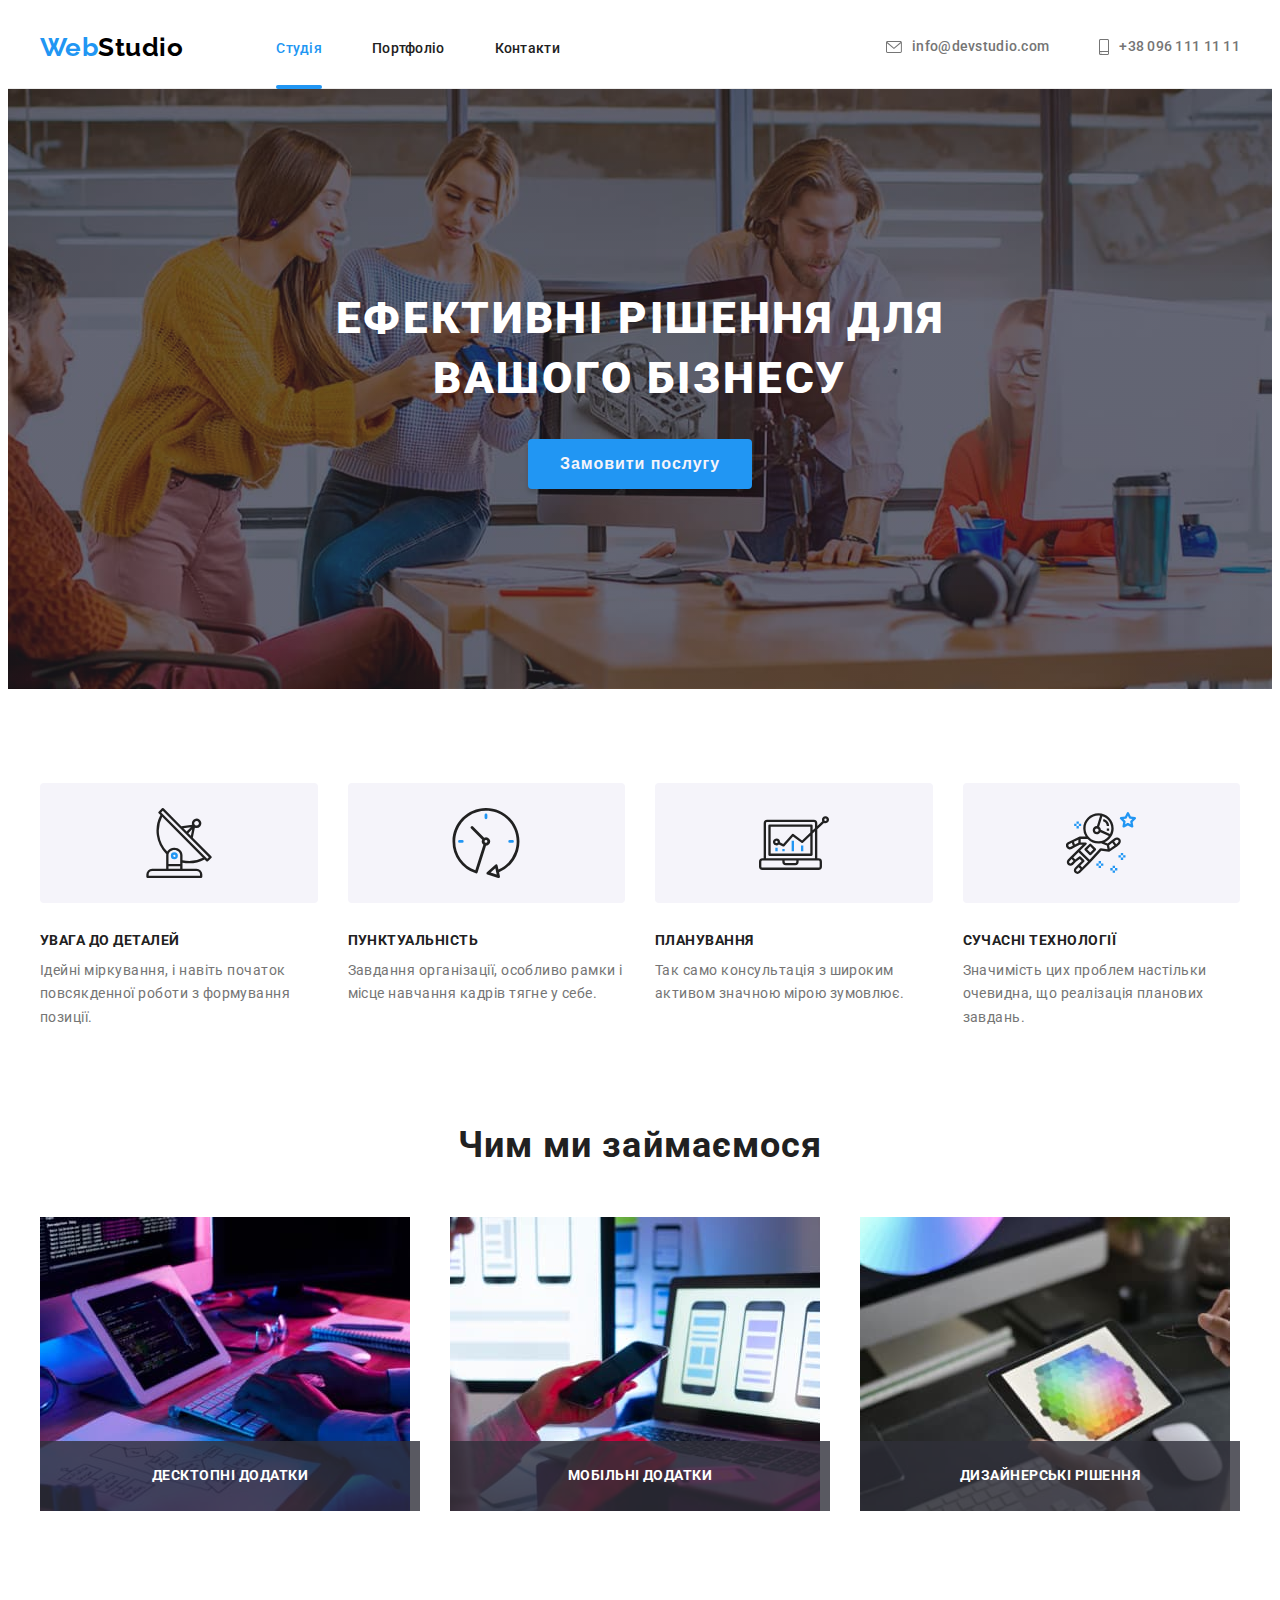
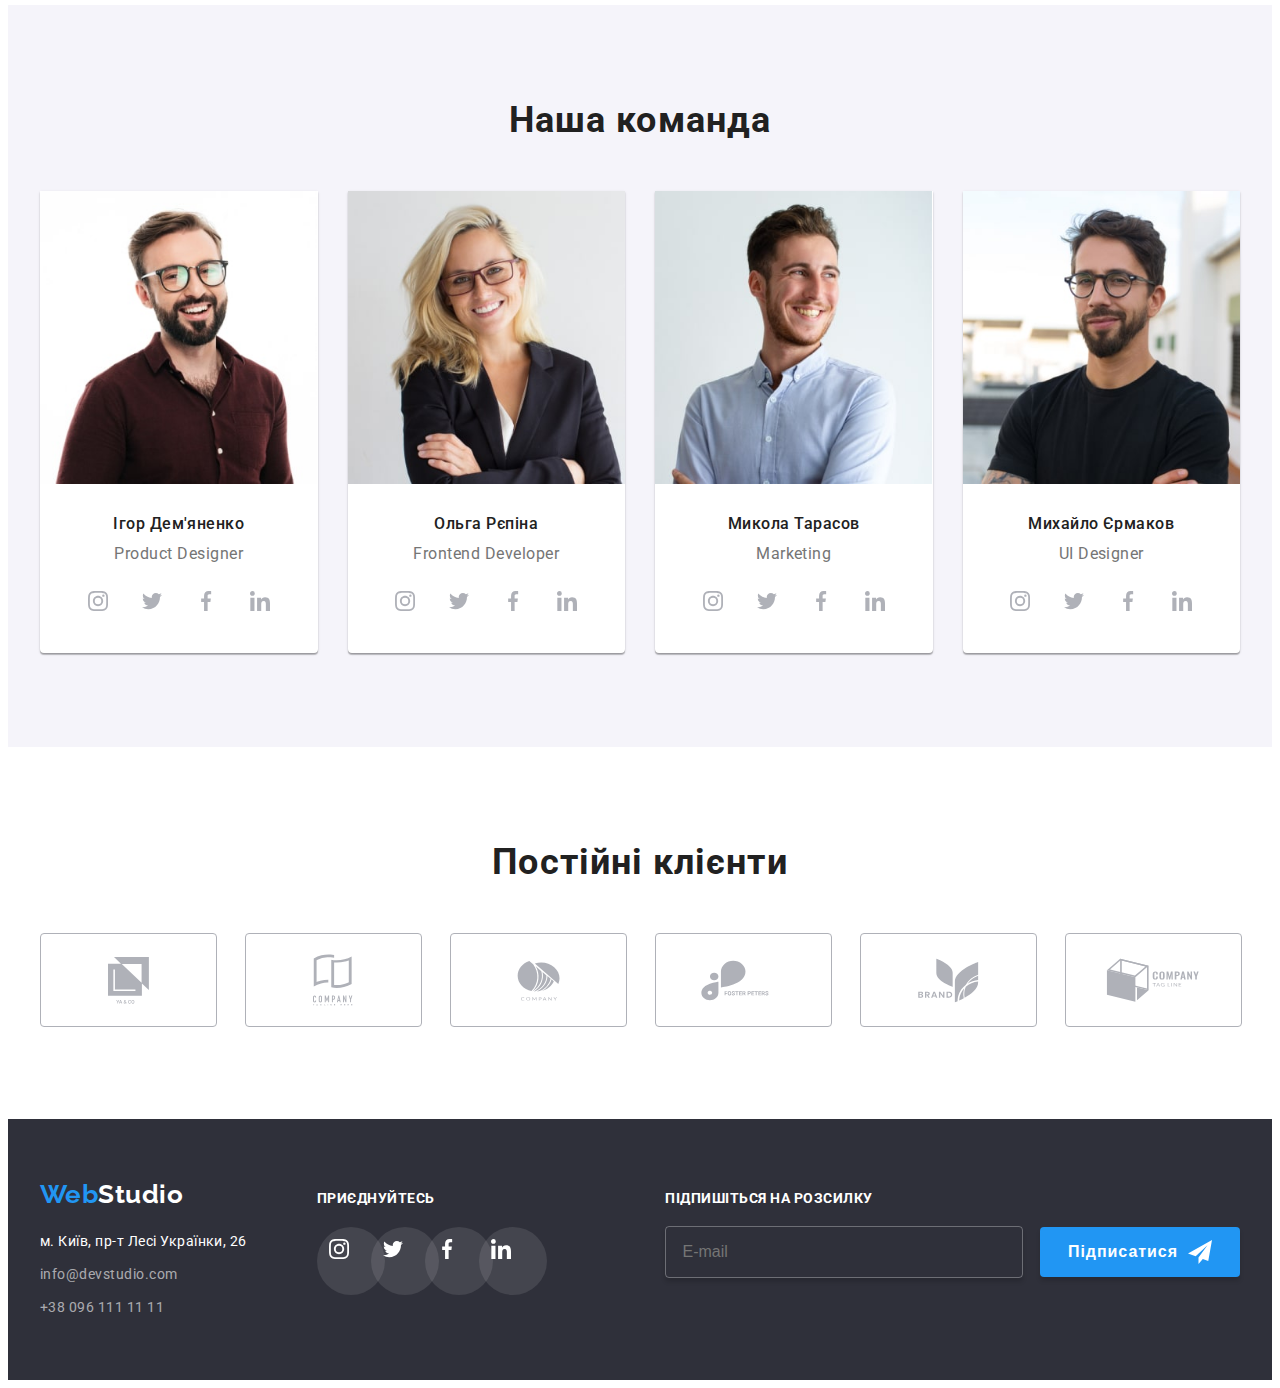
==== commit 23df6f8d: "finished" ====
--- a/index.html
+++ b/index.html
@@ -17,8 +17,6 @@
       crossorigin="anonymous"
       referrerpolicy="no-referrer"
     />
-
-    <link href="https://unpkg.com/aos@2.3.1/dist/aos.css" rel="stylesheet" />
     <link rel="stylesheet" href="./css/main.min.css" />
   </head>
 
@@ -100,7 +98,9 @@
                   >
                 </li>
                 <li class="mobile-menu__item">
-                  <a href="" class="mobile-menu__link link">Контакти</a>
+                  <a href="./contacts.html" class="mobile-menu__link link"
+                    >Контакти</a
+                  >
                 </li>
               </ul>
             </div>
@@ -170,7 +170,7 @@
             Замовити послугу
           </button>
 
-          <!-- ------- MODAL ---------- -->
+          <!--------- MODAL ------------>
           <div class="modal-overlay is-hidden" data-modal>
             <div class="modal">
               <button
@@ -273,8 +273,6 @@
           <ul class="features__list">
             <li
               class="features__item"
-              data-aos="fade-up"
-              data-aos-duration="400"
             >
               <div class="features__icon-bg">
                 <svg class="features__icon" width="70" height="70">
@@ -289,9 +287,6 @@
             </li>
             <li
               class="features__item"
-              data-aos="fade-up"
-              data-aos-duration="400"
-              data-aos-delay="100"
             >
               <div class="features__icon-bg">
                 <svg class="features__icon" width="70" height="70">
@@ -306,9 +301,6 @@
             </li>
             <li
               class="features__item"
-              data-aos="fade-up"
-              data-aos-duration="400"
-              data-aos-delay="200"
             >
               <div class="features__icon-bg">
                 <svg class="features__icon" width="70" height="70">
@@ -322,9 +314,6 @@
             </li>
             <li
               class="features__item"
-              data-aos="fade-up"
-              data-aos-duration="400"
-              data-aos-delay="300"
             >
               <div class="features__icon-bg">
                 <svg class="features__icon" width="70" height="70">
@@ -346,17 +335,12 @@
         <div class="activity__wrap container">
           <h2
             class="activity__title section__title"
-            data-aos="fade-right"
-            data-aos-duration="400"
-            data-aos-delay="100"
           >
             Чим ми займаємося
           </h2>
           <ul class="activity__list">
             <li
               class="activity__item"
-              data-aos="fade-up"
-              data-aos-duration="400"
             >
               <div class="activity__thumb">
                 <img
@@ -373,9 +357,6 @@
             </li>
             <li
               class="activity__item"
-              data-aos="fade-up"
-              data-aos-duration="400"
-              data-aos-delay="200"
             >
               <div class="activity__thumb">
                 <img
@@ -392,9 +373,6 @@
             </li>
             <li
               class="activity__item"
-              data-aos="fade-up"
-              data-aos-duration="400"
-              data-aos-delay="300"
             >
               <div class="activity__thumb">
                 <img
@@ -419,18 +397,12 @@
         <div class="team__wrap container">
           <h2
             class="team__title section__title"
-            data-aos="fade-left"
-            data-aos-duration="400"
-            data-aos-delay="100"
           >
             Наша команда
           </h2>
           <ul class="team__list">
             <li
               class="team__member"
-              data-aos="fade-up"
-              data-aos-duration="400"
-              data-aos-delay="100"
             >
               <picture>
                 <source
@@ -515,9 +487,6 @@
 
             <li
               class="team__member"
-              data-aos="fade-up"
-              data-aos-duration="400"
-              data-aos-delay="200"
             >
               <picture>
                 <source
@@ -602,9 +571,6 @@
 
             <li
               class="team__member"
-              data-aos="fade-up"
-              data-aos-duration="400"
-              data-aos-delay="300"
             >
               <picture>
                 <source
@@ -687,9 +653,6 @@
 
             <li
               class="team__member"
-              data-aos="fade-up"
-              data-aos-duration="400"
-              data-aos-delay="400"
             >
               <picture>
                 <source
@@ -778,18 +741,12 @@
         <div class="clients__wrap container">
           <h2
             class="cliets__title section__title"
-            data-aos="fade-right"
-            data-aos-duration="400"
-            data-aos-delay="100"
           >
             Постійні клієнти
           </h2>
           <ul class="clients__list">
             <li
               class="clients__item"
-              data-aos="fade-up"
-              data-aos-duration="400"
-              data-aos-delay="50"
             >
               <a
                 href=""
@@ -804,9 +761,6 @@
             </li>
             <li
               class="clients__item"
-              data-aos="fade-up"
-              data-aos-duration="400"
-              data-aos-delay="100"
             >
               <a
                 href=""
@@ -821,9 +775,6 @@
             </li>
             <li
               class="clients__item"
-              data-aos="fade-up"
-              data-aos-duration="400"
-              data-aos-delay="150"
             >
               <a
                 href=""
@@ -838,9 +789,6 @@
             </li>
             <li
               class="clients__item"
-              data-aos="fade-up"
-              data-aos-duration="400"
-              data-aos-delay="200"
             >
               <a
                 href=""
@@ -855,9 +803,6 @@
             </li>
             <li
               class="clients__item"
-              data-aos="fade-up"
-              data-aos-duration="400"
-              data-aos-delay="250"
             >
               <a
                 href=""
@@ -872,9 +817,6 @@
             </li>
             <li
               class="clients__item"
-              data-aos="fade-up"
-              data-aos-duration="400"
-              data-aos-delay="300"
             >
               <a
                 href=""
@@ -1001,9 +943,5 @@
     <!-------- SCRIPT ----------->
     <script src="./js/modal.js"></script>
     <script src="./js/mobile-menu.js"></script>
-    <script src="https://unpkg.com/aos@2.3.1/dist/aos.js"></script>
-    <script>
-      AOS.init();
-    </script>
   </body>
 </html>
--- a/css/main.min.css
+++ b/css/main.min.css
@@ -1 +1 @@
-:root{--primary-section-bg-color: #ffffff;--secondary-section-bg-color: #2f303a;--third-section-bg-color: #f5f4fa;--primary-card-bg-color: #ffffff;--secondary-card-bg-color: #f5f4fa;--primary-btn-bg-color: #f5f4fa;--secondary-btn-bg-color: #2196f3;--third-btn-bg-color: #ffffff;--accent-color: #2196f3;--primary-text-color: #212121;--secondary-text-color: #757575;--bright-text-color: #ffffff;--dark-text-color: #000000;--primary-btn-text-color: #f5f4fa;--secondary-btn-text-color: #212121;--primary-icon-color: #afb1b8;--secondary-icon-color: #757575;--bright-icon-color: #ffffff;--primary-border-color: #eeeeee;--secondary-border-color: #ececec;--third-border-color: #afb1b8;--primary-font-family: "Roboto", sans-serif;--secondary-font-family: "Raleway", sans-serif;--primary-text-size: 14px;--secondary-text-size: 16px;--hft: 250ms cubic-bezier(0.4, 0, 0.2, 1);--hero-overlay: linear-gradient(rgba(47, 48, 58, 0.4), rgba(47, 48, 58, 0.4))}body{font-family:var(--primary-font-family);font-style:normal;letter-spacing:.03em;color:var(--primary-text-color);background-color:var(--primary-section-bg-color)}h1,h2,h3,h4,h5,h6,ul,p,form{padding:0;margin:0}ul{list-style:none}img{display:block;max-width:100%;height:auto}.visually-hidden,.modal__checkbox{position:absolute;width:1px;height:1px;margin:-1px;padding:0;border:0;white-space:nowrap;-webkit-clip-path:inset(100%);clip-path:inset(100%);clip:rect(0 0 0 0);overflow:hidden}.card__hover,.clients__link,.team__list,.activity__list,.features__icon-bg,.modal__policy,.modal__close-button,.page-header__contact-link,.page-header__wrap,.socials{display:-webkit-box;display:-ms-flexbox;display:flex;-webkit-box-pack:center;-ms-flex-pack:center;justify-content:center;-webkit-box-align:center;-ms-flex-align:center;align-items:center}.section{padding-top:60px;padding-bottom:60px}@media screen and (min-width: 1200px){.section{padding-top:94px;padding-bottom:94px}}.container{width:100%;padding-left:15px;padding-right:15px;margin:0 auto}@media screen and (min-width: 480px){.container{width:480px}}@media screen and (min-width: 768px){.container{width:768px}}@media screen and (min-width: 1200px){.container{width:1200px}}.section__title{margin-bottom:30px;font-weight:700;font-size:28px;line-height:1.18;text-align:center;letter-spacing:.03em}@media screen and (min-width: 1200px){.section__title{margin-bottom:50px;font-size:36px}}.link{text-decoration:none;cursor:pointer;-webkit-transition:color var(--hft);transition:color var(--hft)}.link:hover,.link:focus{color:var(--accent-color)}.button{cursor:pointer;-webkit-transition:background var(--hft),color var(--hft),-webkit-box-shadow var(--hft);transition:background var(--hft),color var(--hft),-webkit-box-shadow var(--hft);transition:background var(--hft),color var(--hft),box-shadow var(--hft);transition:background var(--hft),color var(--hft),box-shadow var(--hft),-webkit-box-shadow var(--hft)}.button:hover,.button:focus{background:var(--accent-color);color:var(--bright-text-color)}.socials{gap:10px}.socials__item{width:44px;height:44px}.socials__link{display:block;padding:12px;width:100%;height:100%;border-radius:50%;-webkit-transition:background-color var(--hft);transition:background-color var(--hft)}.socials__link:hover,.socials__link:focus{background-color:var(--accent-color);border-radius:50%}.socials__icon{fill:var(--primary-icon-color)}.socials__link:hover .socials__icon,.socials__link:focus .socials__icon{fill:var(--bright-text-color)}.page-header{padding-top:10px;padding-bottom:10px;border-bottom:1px solid var(--secondary-border-color)}@media screen and (min-width: 768px){.page-header{padding-top:21px;padding-bottom:21px}}@media screen and (min-width: 1200px){.page-header{padding-top:24px;padding-bottom:25px}}.page-header__wrap{-webkit-box-pack:start;-ms-flex-pack:start;justify-content:flex-start}.logo{margin-right:auto;font-family:var(--secondary-font-family);font-weight:700;font-size:24px;line-height:1.19;color:var(--dark-text-color);text-decoration:none;cursor:pointer}.logo__part{color:var(--accent-color)}@media screen and (min-width: 1200px){.logo{font-size:26px;margin-right:93px}}.page-nav{margin-right:auto;display:none}@media screen and (min-width: 768px){.page-nav{display:block}}.page-nav__list{display:-webkit-box;display:-ms-flexbox;display:flex;gap:50px}.page-nav__link{font-weight:500;font-size:var(--primary-text-size);line-height:1.14;letter-spacing:.02em;color:var(--primary-text-color)}.page-nav__link--current{position:relative;font-weight:500;font-size:var(--primary-text-size);line-height:1.14;letter-spacing:.02em;color:var(--accent-color)}.page-nav__link--current::after{content:"";position:absolute;bottom:-33px;display:block;width:100%;height:4px;background:var(--accent-color);border-radius:2px}.page-header__contact-list{display:none}@media screen and (min-width: 768px){.page-header__contact-list{display:block}}@media screen and (min-width: 1200px){.page-header__contact-list{display:-webkit-box;display:-ms-flexbox;display:flex}}@media screen and (min-width: 768px)and (max-width: 1199px){.page-header__contact-item:not(:last-child){margin-bottom:10px}}@media screen and (min-width: 1200px){.page-header__contact-item:not(:last-child){margin-right:50px}}.page-header__contact-link{-webkit-box-pack:start;-ms-flex-pack:start;justify-content:flex-start;gap:10px;font-weight:500;font-style:normal;font-size:var(--primary-text-size);line-height:1.14;letter-spacing:.02em;color:var(--secondary-text-color)}.page-header__contact-icon{fill:var(--secondary-icon-color);-webkit-transition:fill 250ms cubic-bezier(0.4, 0, 0.2, 1);transition:fill 250ms cubic-bezier(0.4, 0, 0.2, 1)}.link:hover .page-header__contact-icon,.link:focus .page-header__contact-icon{fill:var(--accent-color)}.page-header__mobile-menu-open{color:#000;background:rgba(0,0,0,0);border:none;width:40px;height:40px}@media screen and (min-width: 768px){.page-header__mobile-menu-open{display:none}}.mobile-menu-open{fill:currentColor}.page-header__mobile-menu-open:hover .mobile-menu-open,.page-header__mobile-menu-open:focus .mobile-menu-open{fill:var(--accent-color)}.no-scroll{overflow:hidden}.mobile-menu{position:fixed;top:0;right:0;z-index:1;width:100%;height:100%;overflow:auto;padding:40px 48px;background-color:var(--primary-section-bg-color);-webkit-transform:translateX(100%);transform:translateX(100%);-webkit-transition:-webkit-transform 250ms linear;transition:-webkit-transform 250ms linear;transition:transform 250ms linear;transition:transform 250ms linear, -webkit-transform 250ms linear}@media screen and (min-width: 768px){.mobile-menu{display:none}}.mobile-menu.is-open{-webkit-transform:translateX(0);transform:translateX(0)}.mobile-menu__container{height:100%;display:-webkit-box;display:-ms-flexbox;display:flex;-webkit-box-orient:vertical;-webkit-box-direction:normal;-ms-flex-direction:column;flex-direction:column;-webkit-box-pack:justify;-ms-flex-pack:justify;justify-content:space-between}.mobile-menu__close{position:absolute;top:10px;right:15px;background-color:rgba(0,0,0,0);border:none}.mobile-menu__close-icon{fill:#000;-webkit-transition:fill var(--hft);transition:fill var(--hft)}.mobile-menu__close:hover .mobile-menu__close-icon,.mobile-menu__close:focus .mobile-menu__close-icon{fill:var(--accent-color)}.mobile-menu__item:not(:last-child){margin-bottom:32px}.mobile-menu__link{font-weight:500;font-size:40px;line-height:1.175;letter-spacing:.02em;color:var(--primary-text-color)}.mobile-menu__link--active{color:var(--accent-color)}.mobile-menu__close:hover .mobile-menu__link--active,.mobile-menu__close:focus .mobile-menu__link--active{color:var(--primary-text-color)}.mobile-menu__contacts{margin-bottom:64px}.mobile-menu__contact:not(:last-child){margin-bottom:32px}.mobile-menu__phone{font-weight:500;font-size:34px;line-height:1.176;letter-spacing:.02em;color:var(--accent-color)}.mobile-menu__mail{font-weight:500;font-size:24px;line-height:1.17;letter-spacing:.02em;color:var(--secondary-text-color)}.mobile-menu__socials{display:-webkit-box;display:-ms-flexbox;display:flex;-webkit-box-pack:start;-ms-flex-pack:start;justify-content:flex-start;gap:10px;overflow-x:auto;padding:0 0 5px}.mobile-menu__social:not(:first-child){position:relative;padding-left:10px}.mobile-menu__social:not(:first-child)::before{content:"";position:absolute;top:0;left:0;display:inline-block;width:1px;height:100%;background-color:rgba(33,33,33,.2)}.mobile-menu__soc-link{font-weight:500;font-size:18px;line-height:1.22;letter-spacing:.02em;color:var(--accent-color)}.hero{margin:0 auto;padding-top:118px;padding-bottom:118px;max-width:1600px;background-image:var(--hero-overlay),url(../images/hero/hero-bg-mob.jpeg);background-repeat:no-repeat;background-position:center;background-size:cover}@media(min-device-pixel-ratio: 2),(-webkit-min-device-pixel-ratio: 2),(min-resolution: 192dpi),(min-resolution: 2dppx){.hero{background-image:var(--hero-overlay),url(../images/hero/hero-bg-mob@2.jpeg)}}@media screen and (min-width: 480px){.hero{background-image:var(--hero-overlay),url(../images/hero/hero-bg-tab.jpeg)}}@media screen and (min-width: 480px)and (min-device-pixel-ratio: 2),screen and (min-width: 480px)and (-webkit-min-device-pixel-ratio: 2),screen and (min-width: 480px)and (min-resolution: 192dpi),screen and (min-width: 480px)and (min-resolution: 2dppx){.hero{background-image:var(--hero-overlay),url(../images/hero/hero-bg-tab@2.jpeg)}}@media screen and (min-width: 768px){.hero{background-image:var(--hero-overlay),url(../images/hero/hero-bg.jpg)}}@media screen and (min-width: 768px)and (min-device-pixel-ratio: 2),screen and (min-width: 768px)and (-webkit-min-device-pixel-ratio: 2),screen and (min-width: 768px)and (min-resolution: 192dpi),screen and (min-width: 768px)and (min-resolution: 2dppx){.hero{background-image:var(--hero-overlay),url(../images/hero/hero-bg@2.jpeg)}}@media screen and (min-width: 1200px){.hero{padding-top:200px;padding-bottom:200px}}.hero__title{max-width:360px;margin-top:0px;margin-right:auto;margin-bottom:30px;margin-left:auto;font-weight:900;font-size:26px;line-height:1.62;letter-spacing:.06em;text-align:center;text-transform:uppercase;color:var(--bright-text-color)}@media screen and (min-width: 1200px){.hero__title{max-width:696px;font-size:44px;line-height:1.36}}.hero__btn{display:block;margin-right:auto;margin-left:auto;padding:10px 24px;font-weight:700;font-size:var(--secondary-text-size);line-height:1.875;letter-spacing:.06em;color:var(--primary-btn-text-color);background:var(--secondary-btn-bg-color);-webkit-box-shadow:0px 4px 4px rgba(0,0,0,.15);box-shadow:0px 4px 4px rgba(0,0,0,.15);border-radius:4px;border:0;cursor:pointer;-webkit-transition:background 250ms cubic-bezier(0.4, 0, 0.2, 1);transition:background 250ms cubic-bezier(0.4, 0, 0.2, 1)}.hero__btn:hover,.hero__btn:focus{background:#188ce8}@media screen and (min-width: 1200px){.hero__btn{padding:10px 32px}}.modal-overlay{position:fixed;top:0;left:0;z-index:1;width:100%;height:100%;background:rgba(0,0,0,.6);visibility:visible;opacity:1;-webkit-transition:opacity var(--hft),visibilty var(--hft);transition:opacity var(--hft),visibilty var(--hft)}.is-hidden{visibility:hidden;opacity:0;pointer-events:none}.modal{position:absolute;top:50%;left:50%;width:calc(100% - 30px);height:auto;padding:40px;max-height:100%;overflow:auto;background-color:var(--primary-card-bg-color);-webkit-box-shadow:0px 1px 3px rgba(0,0,0,.12),0px 1px 1px rgba(0,0,0,.14),0px 2px 1px rgba(0,0,0,.2);box-shadow:0px 1px 3px rgba(0,0,0,.12),0px 1px 1px rgba(0,0,0,.14),0px 2px 1px rgba(0,0,0,.2);border-radius:4px;-webkit-transform:translate(-50%, -50%) scale(1);transform:translate(-50%, -50%) scale(1);-webkit-transition:-webkit-transform var(--hft);transition:-webkit-transform var(--hft);transition:transform var(--hft);transition:transform var(--hft), -webkit-transform var(--hft)}.is-hidden .modal{-webkit-transform:translate(-50%, -50%) scale(0.3);transform:translate(-50%, -50%) scale(0.3)}@media screen and (min-width: 480px){.modal{width:450px}}@media screen and (min-width: 1200px){.modal{width:528px}}.modal__close-button{position:absolute;top:8px;right:8px;width:30px;height:30px;background-color:var(--third-btn-bg-color);border-radius:50%;border:1px solid rgba(0,0,0,.1);cursor:pointer}.modal__close-icon{fill:#000}.modal__close-button:hover .modal__close-icon,.modal__close-button:focus .modal__close-icon{fill:var(--accent-color)}.modal__title{margin-bottom:12px;font-weight:700;font-size:20px;line-height:1.15;text-align:center;color:var(--primary-text-color)}.modal__label{display:block;margin-bottom:4px;font-size:12px;line-height:1.17;letter-spacing:.01em;color:var(--secondary-text-color)}.modal__field{position:relative;margin-bottom:10px}.modal__input{width:100%;height:40px;padding:11px 30px;font-size:12px;outline:none;border:1px solid rgba(33,33,33,.2);border-radius:4px;-webkit-transition:border-color var(--hft);transition:border-color var(--hft)}.modal__input:hover,.modal__input:focus{border-color:var(--accent-color)}.modal__icon{position:absolute;left:12px;top:50%;-webkit-transform:translateY(-50%);transform:translateY(-50%);fill:var(--primary-text-color);-webkit-transition:fill var(--hft);transition:fill var(--hft)}.modal__input:hover+.modal__icon,.modal__input:focus+.modal__icon{fill:var(--accent-color)}.modal__comment{width:100%;height:120px;resize:none;padding:12px 16px;margin-bottom:10px;font-size:12px;outline:none;border:1px solid rgba(33,33,33,.2);border-radius:4px}.modal__comment:hover,.modal__comment:focus{border-color:var(--accent-color)}.modal__comment::-webkit-input-placeholder{font-size:12px;line-height:1.17;letter-spacing:.01em;color:rgba(117,117,117,.5)}.modal__comment::-moz-placeholder{font-size:12px;line-height:1.17;letter-spacing:.01em;color:rgba(117,117,117,.5)}.modal__comment:-ms-input-placeholder{font-size:12px;line-height:1.17;letter-spacing:.01em;color:rgba(117,117,117,.5)}.modal__comment::-ms-input-placeholder{font-size:12px;line-height:1.17;letter-spacing:.01em;color:rgba(117,117,117,.5)}.modal__comment::placeholder{font-size:12px;line-height:1.17;letter-spacing:.01em;color:rgba(117,117,117,.5)}.modal__policy{cursor:pointer;margin-bottom:30px}.modal__policy-link{cursor:pointer;color:var(--accent-color)}.modal__checkbox--custom{content:"";display:inline-block;width:16px;height:15px;margin-right:7px;-ms-flex-negative:0;flex-shrink:0;border:2px solid var(--primary-text-color);border-radius:2px;-webkit-transition:background var(--hft),border-color var(--hft);transition:background var(--hft),border-color var(--hft)}.modal__policy:hover .modal__checkbox--custom,.modal__policey:focus .modal__checkbox--custom{border-color:var(--accent-color)}.modal__checkbox:checked+.modal__checkbox--custom{border:0;background-color:var(--accent-color);background-image:url(../images/icon-check.svg);background-size:contain;background-position:center;background-repeat:no-repeat}.modal__policy-label{font-size:12px;line-height:1.71;color:var(--secondary-text-color)}@media screen and (min-width: 1200px){.modal__policy-label{font-size:14px}}.modal__send-button{cursor:pointer;display:block;padding:10px 52px;margin:0 auto;font-weight:700;font-size:16px;line-height:1.88;letter-spacing:.06em;color:var(--bright-text-color);background:var(--accent-color);-webkit-box-shadow:0px 4px 4px rgba(0,0,0,.15);box-shadow:0px 4px 4px rgba(0,0,0,.15);border:rgba(0,0,0,0);border-radius:4px;-webkit-transition:background var(--hft);transition:background var(--hft)}.modal__send-button:hover,.modal__send-button:focus{background:#188ce8}.features__list{display:-webkit-box;display:-ms-flexbox;display:flex;-ms-flex-wrap:wrap;flex-wrap:wrap;gap:30px}.features__item{-ms-flex-preferred-size:100%;flex-basis:100%}@media screen and (min-width: 768px){.features__item{-ms-flex-preferred-size:calc((100% - 30px)/2);flex-basis:calc((100% - 30px)/2)}}@media screen and (min-width: 1200px){.features__item{-ms-flex-preferred-size:calc((100% - 90px)/4);flex-basis:calc((100% - 90px)/4)}}.features__icon-bg{height:120px;margin-bottom:30px;border-radius:4px;background-color:var(--secondary-card-bg-color)}.features__label{margin-bottom:10px;font-weight:700;font-size:var(--primary-text-size);line-height:1.14;text-align:center;text-transform:uppercase}@media screen and (min-width: 768px){.features__label{text-align:left}}.features__definition{font-size:var(--primary-text-size);line-height:1.71;color:var(--secondary-text-color)}.activity{padding-top:0px;display:none}@media screen and (min-width: 1200px){.activity{display:block}}.activity__list{-webkit-box-align:stretch;-ms-flex-align:stretch;align-items:stretch;gap:30px}.activity__item{-ms-flex-preferred-size:calc((100% - 60px)/3);flex-basis:calc((100% - 60px)/3)}.activity__thumb{position:relative}.activity__caption{position:absolute;bottom:0;left:0;width:100%;padding-top:27px;padding-bottom:27px;font-weight:700;font-size:var(--primary-text-size);line-height:1.14;text-align:center;text-transform:uppercase;color:var(--bright-text-color);background-color:rgba(47,48,58,.8)}.team{background:var(--third-section-bg-color)}.team__list{-webkit-box-align:stretch;-ms-flex-align:stretch;align-items:stretch;-ms-flex-wrap:wrap;flex-wrap:wrap;gap:30px}.team__member{-ms-flex-preferred-size:100%;flex-basis:100%;background:var(--primary-card-bg-color);-webkit-box-shadow:0px 1px 3px rgba(0,0,0,.12),0px 1px 1px rgba(0,0,0,.14),0px 2px 1px rgba(0,0,0,.2);box-shadow:0px 1px 3px rgba(0,0,0,.12),0px 1px 1px rgba(0,0,0,.14),0px 2px 1px rgba(0,0,0,.2);border-radius:0px 0px 4px 4px}@media screen and (min-width: 768px){.team__member{-ms-flex-preferred-size:calc((100% - 30px)/2);flex-basis:calc((100% - 30px)/2)}}@media screen and (min-width: 1200px){.team__member{-ms-flex-preferred-size:calc((100% - 90px)/4);flex-basis:calc((100% - 90px)/4)}}.team__member-wrap{padding:30px 0px}.team__member-name{margin-bottom:10px;font-weight:500;font-size:var(--secondary-text-size);line-height:1.19;text-align:center}.team__member-specialization{margin-bottom:16px;font-size:var(--secondary-text-size);line-height:1.19;text-align:center;color:var(--secondary-text-color)}.clients__list{display:-webkit-box;display:-ms-flexbox;display:flex;-ms-flex-wrap:wrap;flex-wrap:wrap;gap:30px}.clients__item{-ms-flex-preferred-size:calc((100% - 30px)/2);flex-basis:calc((100% - 30px)/2);height:92px}@media screen and (min-width: 768px){.clients__item{-ms-flex-preferred-size:calc((100% - 60px)/3);flex-basis:calc((100% - 60px)/3)}}@media screen and (min-width: 1200px){.clients__item{-ms-flex-preferred-size:calc((100% - 150px)/6);flex-basis:calc((100% - 150px)/6)}}.clients__link{width:100%;height:100%;color:var(--primary-icon-color);border:1px solid var(--third-border-color);border-radius:4px;-webkit-transition:border var(--hft),color var(--hft);transition:border var(--hft),color var(--hft)}.clients__link:hover,.clients__link:focus{color:var(--accent-color);border:1px solid var(--accent-color)}.clients__icon{fill:currentColor}.clients__link:hover .clients__icon,.clients__link:focus .clients__icon{fill:currentColor}.page-footer{background:var(--secondary-section-bg-color);padding-top:60px;padding-bottom:60px;text-align:center}@media screen and (min-width: 1200px){.page-footer{text-align:left}}.page-footer__wrap{display:-webkit-box;display:-ms-flexbox;display:flex;-webkit-box-orient:vertical;-webkit-box-direction:normal;-ms-flex-direction:column;flex-direction:column;gap:60px}@media screen and (min-width: 768px)and (max-width: 1199px){.page-footer__wrap{padding-left:76px;padding-right:76px}}@media screen and (min-width: 1200px){.page-footer__wrap{display:-webkit-box;display:-ms-flexbox;display:flex;-webkit-box-orient:horizontal;-webkit-box-direction:normal;-ms-flex-direction:row;flex-direction:row;gap:0px;-webkit-box-align:baseline;-ms-flex-align:baseline;align-items:baseline}}@media screen and (min-width: 768px){.page-footer__tablet-head{display:-webkit-box;display:-ms-flexbox;display:flex;-webkit-box-pack:justify;-ms-flex-pack:justify;justify-content:space-between;-webkit-box-align:baseline;-ms-flex-align:baseline;align-items:baseline}}@media screen and (min-width: 1200px){.page-footer__tablet-head{-webkit-box-pack:start;-ms-flex-pack:start;justify-content:flex-start;gap:70px;margin-right:auto}}@media screen and (max-width: 767px){.page-footer__logo-wrap{margin-bottom:60px}}.page-footer__logo{display:inline-block;margin-right:0px;margin-bottom:20px;color:var(--bright-text-color)}.address__item:not(:last-child){margin-bottom:9px}.address__geoposition{font-family:var(--primary-font-family);font-style:normal;font-weight:400;font-size:var(--primary-text-size);line-height:1.71;color:var(--bright-text-color)}.address__contact{font-style:normal;font-weight:400;font-size:var(--primary-text-size);line-height:1.71;color:rgba(255,255,255,.6)}.join-us .socials__link{background:rgba(255,255,255,.1);border-radius:50%}.join-us .socials__icon{fill:var(--bright-icon-color)}.join-us__heading{display:inline-block;margin-bottom:20px;font-size:var(--primary-text-size);line-height:1.14;text-transform:uppercase;color:var(--bright-text-color)}.socials__link{display:block;padding:12px;width:100%;height:100%;border-radius:50%;-webkit-transition:background-color 250ms cubic-bezier(0.4, 0, 0.2, 1);transition:background-color 250ms cubic-bezier(0.4, 0, 0.2, 1)}.socials__link:hover,.socials__link:focus{background-color:var(--accent-color);border-radius:50%}.socials__icon{fill:var(--primary-icon-color)}.socials__link:hover .socials__icon,.socials__link:focus .socials__icon{fill:var(--bright-text-color)}.page-footer__label{display:block;margin-bottom:20px;font-weight:700;font-size:14px;line-height:16px;text-transform:uppercase;color:var(--bright-text-color)}.page-footer__input{width:100%;padding:15px 16px;margin-bottom:20px;font-size:16px;line-height:20px;color:var(--bright-text-color);background-color:rgba(0,0,0,0);outline:rgba(0,0,0,0);border:1px solid rgba(255,255,255,.3);-webkit-box-shadow:0px 4px 4px rgba(0,0,0,.15);box-shadow:0px 4px 4px rgba(0,0,0,.15);border-radius:4px}@media screen and (min-width: 480px){.page-footer__input{width:450px}}@media screen and (min-width: 1200px){.page-footer__input{width:358px;margin-bottom:0px;margin-right:12px}}.page-footer__button{cursor:pointer;position:relative;display:block;padding:10px 62px 10px 28px;margin:0 auto;font-weight:700;font-size:16px;line-height:1.88;letter-spacing:.06em;color:var(--bright-text-color);background-color:var(--accent-color);-webkit-box-shadow:0px 4px 4px rgba(0,0,0,.15);box-shadow:0px 4px 4px rgba(0,0,0,.15);border-radius:4px;border:rgba(0,0,0,0)}.page-footer__button:hover,.page-footer__button:focus{background:#188ce8}.page-footer__button::after{content:"";position:absolute;right:28px;top:50%;-webkit-transform:translateY(-50%);transform:translateY(-50%);display:block;width:24px;height:24px;background-image:url(../images/icon-send.svg)}@media screen and (min-width: 1200px){.page-footer__button{display:inline-block;margin:0}}.filter-wrap{margin-bottom:25px;padding-right:10px}@media screen and (min-width: 480px){.filter-wrap{padding-right:100px}}@media screen and (min-width: 768px){.filter-wrap{margin-bottom:30px;padding-right:0}}@media screen and (min-width: 1200px){.filter-wrap{margin-bottom:50px;padding-right:0}}.filter{display:-webkit-box;display:-ms-flexbox;display:flex;gap:15px 8px;-ms-flex-wrap:wrap;flex-wrap:wrap}@media screen and (min-width: 768px){.filter{-webkit-box-pack:center;-ms-flex-pack:center;justify-content:center}}.filter__button,.filter__button--active{font-family:var(--primary-font-family);font-style:normal;font-weight:500;font-size:var(--secondary-text-size);line-height:1.625;text-align:center;color:var(--secondary-btn-text-color);background:var(--primary-btn-bg-color);border-radius:4px;border:0px;padding:6px 22px}.filter__button--active{color:var(--bright-text-color);background:var(--accent-color)}.filter__button:hover,.filter__button--active:hover,.filter__button:focus,.filter__button--active:focus{-webkit-box-shadow:0px 3px 1px rgba(0,0,0,.1),0px 1px 2px rgba(0,0,0,.08),0px 2px 2px rgba(0,0,0,.12);box-shadow:0px 3px 1px rgba(0,0,0,.1),0px 1px 2px rgba(0,0,0,.08),0px 2px 2px rgba(0,0,0,.12)}.cards{display:-webkit-box;display:-ms-flexbox;display:flex;-ms-flex-wrap:wrap;flex-wrap:wrap;gap:30px}.card{-ms-flex-preferred-size:100%;flex-basis:100%}@media screen and (min-width: 768px){.card{-ms-flex-preferred-size:calc((100% - 30px)/2);flex-basis:calc((100% - 30px)/2)}}@media screen and (min-width: 1200px){.card{-ms-flex-preferred-size:calc((100% - 60px)/3);flex-basis:calc((100% - 60px)/3)}}.card__link{display:block;width:100%;height:100%;-webkit-transition:-webkit-box-shadow var(--hft);transition:-webkit-box-shadow var(--hft);transition:box-shadow var(--hft);transition:box-shadow var(--hft), -webkit-box-shadow var(--hft)}.card__link:hover,.card__link:focus{-webkit-box-shadow:0px 1px 1px rgba(0,0,0,.12),0px 4px 4px rgba(0,0,0,.06),1px 4px 6px rgba(0,0,0,.16);box-shadow:0px 1px 1px rgba(0,0,0,.12),0px 4px 4px rgba(0,0,0,.06),1px 4px 6px rgba(0,0,0,.16);cursor:pointer}.card__header{position:relative;overflow:hidden}.card__hover{position:absolute;top:100%;-webkit-box-pack:start;-ms-flex-pack:start;justify-content:flex-start;width:100%;height:100%;padding:0px 24px;background:rgba(33,150,243,.9);-webkit-transition:-webkit-transform var(--hft);transition:-webkit-transform var(--hft);transition:transform var(--hft);transition:transform var(--hft), -webkit-transform var(--hft)}.card__link:hover .card__hover,.card__link:focus .card__hover{-webkit-transform:translateY(-100%);transform:translateY(-100%)}.card__hover-text{font-size:18px;line-height:1.56;color:var(--bright-text-color)}.card__footer{padding:20px 24px;border-left:1px solid var(--primary-border-color);border-right:1px solid var(--primary-border-color);border-bottom:1px solid var(--primary-border-color)}@media screen and (min-width: 768px)and (max-width: 1199px){.card-link--stretched{display:-webkit-box;display:-ms-flexbox;display:flex;-webkit-box-orient:vertical;-webkit-box-direction:normal;-ms-flex-direction:column;flex-direction:column}}@media screen and (min-width: 768px)and (max-width: 1199px){.card__footer--stretched{-webkit-box-flex:1;-ms-flex-positive:1;flex-grow:1}}.card__title{margin-bottom:4px;margin-top:0px;font-weight:700;font-size:18px;line-height:2;letter-spacing:.06em}.card__description{margin-top:0px;margin-bottom:0px;font-size:var(--secondary-text-size);line-height:1.875;color:var(--secondary-text-color)}/*# sourceMappingURL=main.min.css.map */+:root{--primary-section-bg-color: #ffffff;--secondary-section-bg-color: #2f303a;--third-section-bg-color: #f5f4fa;--primary-card-bg-color: #ffffff;--secondary-card-bg-color: #f5f4fa;--primary-btn-bg-color: #f5f4fa;--secondary-btn-bg-color: #2196f3;--third-btn-bg-color: #ffffff;--accent-color: #2196f3;--primary-text-color: #212121;--secondary-text-color: #757575;--bright-text-color: #ffffff;--dark-text-color: #000000;--primary-btn-text-color: #f5f4fa;--secondary-btn-text-color: #212121;--primary-icon-color: #afb1b8;--secondary-icon-color: #757575;--bright-icon-color: #ffffff;--primary-border-color: #eeeeee;--secondary-border-color: #ececec;--third-border-color: #afb1b8;--primary-font-family: "Roboto", sans-serif;--secondary-font-family: "Raleway", sans-serif;--primary-text-size: 14px;--secondary-text-size: 16px;--hft: 250ms cubic-bezier(0.4, 0, 0.2, 1);--hero-overlay: linear-gradient(rgba(47, 48, 58, 0.4), rgba(47, 48, 58, 0.4))}body{font-family:var(--primary-font-family);font-style:normal;letter-spacing:.03em;color:var(--primary-text-color);background-color:var(--primary-section-bg-color)}h1,h2,h3,h4,h5,h6,ul,p,form{padding:0;margin:0}ul{list-style:none}img{display:block;max-width:100%;height:auto}.visually-hidden,.modal__checkbox{position:absolute;width:1px;height:1px;margin:-1px;padding:0;border:0;white-space:nowrap;-webkit-clip-path:inset(100%);clip-path:inset(100%);clip:rect(0 0 0 0);overflow:hidden}.card__hover,.clients__link,.team__list,.activity__list,.features__icon-bg,.modal__policy,.modal__close-button,.page-header__contact-link,.page-header__wrap,.socials{display:-webkit-box;display:-ms-flexbox;display:flex;-webkit-box-pack:center;-ms-flex-pack:center;justify-content:center;-webkit-box-align:center;-ms-flex-align:center;align-items:center}.section{padding-top:60px;padding-bottom:60px}@media screen and (min-width: 1200px){.section{padding-top:94px;padding-bottom:94px}}.container{width:100%;padding-left:15px;padding-right:15px;margin:0 auto}@media screen and (min-width: 480px){.container{width:480px}}@media screen and (min-width: 768px){.container{width:768px}}@media screen and (min-width: 1200px){.container{width:1200px}}.section__title{margin-bottom:30px;font-weight:700;font-size:28px;line-height:1.18;text-align:center;letter-spacing:.03em}@media screen and (min-width: 1200px){.section__title{margin-bottom:50px;font-size:36px}}.link{text-decoration:none;cursor:pointer;-webkit-transition:color var(--hft);transition:color var(--hft)}.link:hover,.link:focus{color:var(--accent-color)}.button{cursor:pointer;-webkit-transition:background var(--hft),color var(--hft),-webkit-box-shadow var(--hft);transition:background var(--hft),color var(--hft),-webkit-box-shadow var(--hft);transition:background var(--hft),color var(--hft),box-shadow var(--hft);transition:background var(--hft),color var(--hft),box-shadow var(--hft),-webkit-box-shadow var(--hft)}.button:hover,.button:focus{background:var(--accent-color);color:var(--bright-text-color)}.socials{gap:10px}.socials__item{width:44px;height:44px}.socials__link{display:block;padding:12px;width:100%;height:100%;border-radius:50%;-webkit-transition:background-color var(--hft);transition:background-color var(--hft)}.socials__link:hover,.socials__link:focus{background-color:var(--accent-color);border-radius:50%}.socials__icon{fill:var(--primary-icon-color)}.socials__link:hover .socials__icon,.socials__link:focus .socials__icon{fill:var(--bright-text-color)}.page-header{padding-top:10px;padding-bottom:10px;border-bottom:1px solid var(--secondary-border-color)}@media screen and (min-width: 768px){.page-header{padding-top:21px;padding-bottom:21px}}@media screen and (min-width: 1200px){.page-header{padding-top:24px;padding-bottom:25px}}.page-header__wrap{-webkit-box-pack:start;-ms-flex-pack:start;justify-content:flex-start}.logo{margin-right:auto;font-family:var(--secondary-font-family);font-weight:700;font-size:24px;line-height:1.19;color:var(--dark-text-color);text-decoration:none;cursor:pointer}.logo__part{color:var(--accent-color)}@media screen and (min-width: 1200px){.logo{font-size:26px;margin-right:93px}}.page-nav{margin-right:auto;display:none}@media screen and (min-width: 768px){.page-nav{display:block}}.page-nav__list{display:-webkit-box;display:-ms-flexbox;display:flex;gap:50px}.page-nav__link{font-weight:500;font-size:var(--primary-text-size);line-height:1.14;letter-spacing:.02em;color:var(--primary-text-color)}.page-nav__link--current{position:relative;font-weight:500;font-size:var(--primary-text-size);line-height:1.14;letter-spacing:.02em;color:var(--accent-color)}.page-nav__link--current::after{content:"";position:absolute;bottom:-33px;display:block;width:100%;height:4px;background:var(--accent-color);border-radius:2px}.page-header__contact-list{display:none}@media screen and (min-width: 768px){.page-header__contact-list{display:block}}@media screen and (min-width: 1200px){.page-header__contact-list{display:-webkit-box;display:-ms-flexbox;display:flex}}@media screen and (min-width: 768px)and (max-width: 1199px){.page-header__contact-item:not(:last-child){margin-bottom:10px}}@media screen and (min-width: 1200px){.page-header__contact-item:not(:last-child){margin-right:50px}}.page-header__contact-link{-webkit-box-pack:start;-ms-flex-pack:start;justify-content:flex-start;gap:10px;font-weight:500;font-style:normal;font-size:var(--primary-text-size);line-height:1.14;letter-spacing:.02em;color:var(--secondary-text-color)}.page-header__contact-icon{fill:var(--secondary-icon-color);-webkit-transition:fill 250ms cubic-bezier(0.4, 0, 0.2, 1);transition:fill 250ms cubic-bezier(0.4, 0, 0.2, 1)}.link:hover .page-header__contact-icon,.link:focus .page-header__contact-icon{fill:var(--accent-color)}.page-header__mobile-menu-open{color:#000;background:rgba(0,0,0,0);border:none;width:40px;height:40px}@media screen and (min-width: 768px){.page-header__mobile-menu-open{display:none}}.mobile-menu-open{fill:currentColor}.page-header__mobile-menu-open:hover .mobile-menu-open,.page-header__mobile-menu-open:focus .mobile-menu-open{fill:var(--accent-color)}.no-scroll{overflow:hidden}.mobile-menu{position:fixed;top:0;right:0;z-index:1;width:100%;max-width:100%;height:100%;max-height:100%;overflow:auto;padding:15px 20px;background-color:var(--primary-section-bg-color);-webkit-transform:translateX(100%);transform:translateX(100%);-webkit-transition:-webkit-transform 250ms linear;transition:-webkit-transform 250ms linear;transition:transform 250ms linear;transition:transform 250ms linear, -webkit-transform 250ms linear}@media screen and (min-width: 480px){.mobile-menu{padding:40px 48px}}@media screen and (min-width: 768px){.mobile-menu{display:none}}.mobile-menu.is-open{-webkit-transform:translateX(0);transform:translateX(0)}.mobile-menu__container{height:100%;display:-webkit-box;display:-ms-flexbox;display:flex;-webkit-box-orient:vertical;-webkit-box-direction:normal;-ms-flex-direction:column;flex-direction:column;-webkit-box-pack:justify;-ms-flex-pack:justify;justify-content:space-between}.mobile-menu__close{position:absolute;top:10px;right:15px;background-color:rgba(0,0,0,0);border:none}.mobile-menu__close-icon{fill:#000;-webkit-transition:fill var(--hft);transition:fill var(--hft)}.mobile-menu__close:hover .mobile-menu__close-icon,.mobile-menu__close:focus .mobile-menu__close-icon{fill:var(--accent-color)}.mobile-menu__item:not(:last-child){margin-bottom:32px}.mobile-menu__link{font-weight:500;font-size:40px;line-height:1.175;letter-spacing:.02em;color:var(--primary-text-color)}.mobile-menu__link--active{color:var(--accent-color)}.mobile-menu__close:hover .mobile-menu__link--active,.mobile-menu__close:focus .mobile-menu__link--active{color:var(--primary-text-color)}.mobile-menu__contacts{margin-bottom:64px}.mobile-menu__contact:not(:last-child){margin-bottom:32px}.mobile-menu__phone{font-weight:500;font-size:34px;line-height:1.176;letter-spacing:.02em;color:var(--accent-color)}.mobile-menu__mail{font-weight:500;font-size:24px;line-height:1.17;letter-spacing:.02em;color:var(--secondary-text-color)}.mobile-menu__socials{display:-webkit-box;display:-ms-flexbox;display:flex;-webkit-box-pack:start;-ms-flex-pack:start;justify-content:flex-start;gap:10px;overflow-x:auto;padding:0 0 5px}.mobile-menu__social:not(:first-child){position:relative;padding-left:10px}.mobile-menu__social:not(:first-child)::before{content:"";position:absolute;top:0;left:0;display:inline-block;width:1px;height:100%;background-color:rgba(33,33,33,.2)}.mobile-menu__soc-link{font-weight:500;font-size:18px;line-height:1.22;letter-spacing:.02em;color:var(--accent-color)}.hero{margin:0 auto;padding-top:118px;padding-bottom:118px;max-width:1600px;background-image:var(--hero-overlay),url(../images/hero/hero-bg-mob.jpeg);background-repeat:no-repeat;background-position:center;background-size:cover}@media(min-device-pixel-ratio: 2),(-webkit-min-device-pixel-ratio: 2),(min-resolution: 192dpi),(min-resolution: 2dppx){.hero{background-image:var(--hero-overlay),url(../images/hero/hero-bg-mob@2.jpeg)}}@media screen and (min-width: 480px){.hero{background-image:var(--hero-overlay),url(../images/hero/hero-bg-tab.jpeg)}}@media screen and (min-width: 480px)and (min-device-pixel-ratio: 2),screen and (min-width: 480px)and (-webkit-min-device-pixel-ratio: 2),screen and (min-width: 480px)and (min-resolution: 192dpi),screen and (min-width: 480px)and (min-resolution: 2dppx){.hero{background-image:var(--hero-overlay),url(../images/hero/hero-bg-tab@2.jpeg)}}@media screen and (min-width: 768px){.hero{background-image:var(--hero-overlay),url(../images/hero/hero-bg.jpg)}}@media screen and (min-width: 768px)and (min-device-pixel-ratio: 2),screen and (min-width: 768px)and (-webkit-min-device-pixel-ratio: 2),screen and (min-width: 768px)and (min-resolution: 192dpi),screen and (min-width: 768px)and (min-resolution: 2dppx){.hero{background-image:var(--hero-overlay),url(../images/hero/hero-bg@2.jpeg)}}@media screen and (min-width: 1200px){.hero{padding-top:200px;padding-bottom:200px}}.hero__title{max-width:360px;margin-top:0px;margin-right:auto;margin-bottom:30px;margin-left:auto;font-weight:900;font-size:26px;line-height:1.62;letter-spacing:.06em;text-align:center;text-transform:uppercase;color:var(--bright-text-color)}@media screen and (min-width: 1200px){.hero__title{max-width:696px;font-size:44px;line-height:1.36}}.hero__btn{display:block;margin-right:auto;margin-left:auto;padding:10px 24px;font-weight:700;font-size:var(--secondary-text-size);line-height:1.875;letter-spacing:.06em;color:var(--primary-btn-text-color);background:var(--secondary-btn-bg-color);-webkit-box-shadow:0px 4px 4px rgba(0,0,0,.15);box-shadow:0px 4px 4px rgba(0,0,0,.15);border-radius:4px;border:0;cursor:pointer;-webkit-transition:background 250ms cubic-bezier(0.4, 0, 0.2, 1);transition:background 250ms cubic-bezier(0.4, 0, 0.2, 1)}.hero__btn:hover,.hero__btn:focus{background:#188ce8}@media screen and (min-width: 1200px){.hero__btn{padding:10px 32px}}.modal-overlay{position:fixed;top:0;left:0;z-index:1;width:100%;height:100%;background:rgba(0,0,0,.6);visibility:visible;opacity:1;-webkit-transition:opacity var(--hft),visibilty var(--hft);transition:opacity var(--hft),visibilty var(--hft)}.is-hidden{visibility:hidden;opacity:0;pointer-events:none}.modal{position:absolute;top:50%;left:50%;width:calc(100% - 30px);height:auto;padding:40px;max-height:100%;overflow:auto;background-color:var(--primary-card-bg-color);-webkit-box-shadow:0px 1px 3px rgba(0,0,0,.12),0px 1px 1px rgba(0,0,0,.14),0px 2px 1px rgba(0,0,0,.2);box-shadow:0px 1px 3px rgba(0,0,0,.12),0px 1px 1px rgba(0,0,0,.14),0px 2px 1px rgba(0,0,0,.2);border-radius:4px;-webkit-transform:translate(-50%, -50%) scale(1);transform:translate(-50%, -50%) scale(1);-webkit-transition:-webkit-transform var(--hft);transition:-webkit-transform var(--hft);transition:transform var(--hft);transition:transform var(--hft), -webkit-transform var(--hft)}.is-hidden .modal{-webkit-transform:translate(-50%, -50%) scale(0.3);transform:translate(-50%, -50%) scale(0.3)}@media screen and (min-width: 480px){.modal{width:450px}}@media screen and (min-width: 1200px){.modal{width:528px}}.modal__close-button{position:absolute;top:8px;right:8px;width:30px;height:30px;background-color:var(--third-btn-bg-color);border-radius:50%;border:1px solid rgba(0,0,0,.1);cursor:pointer}.modal__close-icon{fill:#000}.modal__close-button:hover .modal__close-icon,.modal__close-button:focus .modal__close-icon{fill:var(--accent-color)}.modal__title{margin-bottom:12px;font-weight:700;font-size:20px;line-height:1.15;text-align:center;color:var(--primary-text-color)}.modal__label{display:block;margin-bottom:4px;font-size:12px;line-height:1.17;letter-spacing:.01em;color:var(--secondary-text-color)}.modal__field{position:relative;margin-bottom:10px}.modal__input{width:100%;height:40px;padding:11px 30px;font-size:12px;outline:none;border:1px solid rgba(33,33,33,.2);border-radius:4px;-webkit-transition:border-color var(--hft);transition:border-color var(--hft)}.modal__input:hover,.modal__input:focus{border-color:var(--accent-color)}.modal__icon{position:absolute;left:12px;top:50%;-webkit-transform:translateY(-50%);transform:translateY(-50%);fill:var(--primary-text-color);-webkit-transition:fill var(--hft);transition:fill var(--hft)}.modal__input:hover+.modal__icon,.modal__input:focus+.modal__icon{fill:var(--accent-color)}.modal__comment{width:100%;height:120px;resize:none;padding:12px 16px;margin-bottom:10px;font-size:12px;outline:none;border:1px solid rgba(33,33,33,.2);border-radius:4px}.modal__comment:hover,.modal__comment:focus{border-color:var(--accent-color)}.modal__comment::-webkit-input-placeholder{font-size:12px;line-height:1.17;letter-spacing:.01em;color:rgba(117,117,117,.5)}.modal__comment::-moz-placeholder{font-size:12px;line-height:1.17;letter-spacing:.01em;color:rgba(117,117,117,.5)}.modal__comment:-ms-input-placeholder{font-size:12px;line-height:1.17;letter-spacing:.01em;color:rgba(117,117,117,.5)}.modal__comment::-ms-input-placeholder{font-size:12px;line-height:1.17;letter-spacing:.01em;color:rgba(117,117,117,.5)}.modal__comment::placeholder{font-size:12px;line-height:1.17;letter-spacing:.01em;color:rgba(117,117,117,.5)}.modal__policy{cursor:pointer;margin-bottom:30px}.modal__policy-link{cursor:pointer;color:var(--accent-color)}.modal__checkbox--custom{content:"";display:inline-block;width:16px;height:15px;margin-right:7px;-ms-flex-negative:0;flex-shrink:0;border:2px solid var(--primary-text-color);border-radius:2px;-webkit-transition:background var(--hft),border-color var(--hft);transition:background var(--hft),border-color var(--hft)}.modal__policy:hover .modal__checkbox--custom,.modal__policey:focus .modal__checkbox--custom{border-color:var(--accent-color)}.modal__checkbox:checked+.modal__checkbox--custom{border:0;background-color:var(--accent-color);background-image:url(../images/icon-check.svg);background-size:contain;background-position:center;background-repeat:no-repeat}.modal__policy-label{font-size:12px;line-height:1.71;color:var(--secondary-text-color)}@media screen and (min-width: 1200px){.modal__policy-label{font-size:14px}}.modal__send-button{cursor:pointer;display:block;padding:10px 52px;margin:0 auto;font-weight:700;font-size:16px;line-height:1.88;letter-spacing:.06em;color:var(--bright-text-color);background:var(--accent-color);-webkit-box-shadow:0px 4px 4px rgba(0,0,0,.15);box-shadow:0px 4px 4px rgba(0,0,0,.15);border:rgba(0,0,0,0);border-radius:4px;-webkit-transition:background var(--hft);transition:background var(--hft)}.modal__send-button:hover,.modal__send-button:focus{background:#188ce8}.features__list{display:-webkit-box;display:-ms-flexbox;display:flex;-ms-flex-wrap:wrap;flex-wrap:wrap;gap:30px}.features__item{-ms-flex-preferred-size:100%;flex-basis:100%}@media screen and (min-width: 768px){.features__item{-ms-flex-preferred-size:calc((100% - 30px)/2);flex-basis:calc((100% - 30px)/2)}}@media screen and (min-width: 1200px){.features__item{-ms-flex-preferred-size:calc((100% - 90px)/4);flex-basis:calc((100% - 90px)/4)}}.features__icon-bg{height:120px;margin-bottom:30px;border-radius:4px;background-color:var(--secondary-card-bg-color)}.features__label{margin-bottom:10px;font-weight:700;font-size:var(--primary-text-size);line-height:1.14;text-align:center;text-transform:uppercase}@media screen and (min-width: 768px){.features__label{text-align:left}}.features__definition{font-size:var(--primary-text-size);line-height:1.71;color:var(--secondary-text-color)}.activity{padding-top:0px;display:none}@media screen and (min-width: 1200px){.activity{display:block}}.activity__list{-webkit-box-align:stretch;-ms-flex-align:stretch;align-items:stretch;gap:30px}.activity__item{-ms-flex-preferred-size:calc((100% - 60px)/3);flex-basis:calc((100% - 60px)/3)}.activity__thumb{position:relative}.activity__caption{position:absolute;bottom:0;left:0;width:100%;padding-top:27px;padding-bottom:27px;font-weight:700;font-size:var(--primary-text-size);line-height:1.14;text-align:center;text-transform:uppercase;color:var(--bright-text-color);background-color:rgba(47,48,58,.8)}.team{background:var(--third-section-bg-color)}.team__list{-webkit-box-align:stretch;-ms-flex-align:stretch;align-items:stretch;-ms-flex-wrap:wrap;flex-wrap:wrap;gap:30px}.team__member{-ms-flex-preferred-size:100%;flex-basis:100%;background:var(--primary-card-bg-color);-webkit-box-shadow:0px 1px 3px rgba(0,0,0,.12),0px 1px 1px rgba(0,0,0,.14),0px 2px 1px rgba(0,0,0,.2);box-shadow:0px 1px 3px rgba(0,0,0,.12),0px 1px 1px rgba(0,0,0,.14),0px 2px 1px rgba(0,0,0,.2);border-radius:0px 0px 4px 4px}@media screen and (min-width: 768px){.team__member{-ms-flex-preferred-size:calc((100% - 30px)/2);flex-basis:calc((100% - 30px)/2)}}@media screen and (min-width: 1200px){.team__member{-ms-flex-preferred-size:calc((100% - 90px)/4);flex-basis:calc((100% - 90px)/4)}}.team__member-wrap{padding:30px 0px}.team__member-name{margin-bottom:10px;font-weight:500;font-size:var(--secondary-text-size);line-height:1.19;text-align:center}.team__member-specialization{margin-bottom:16px;font-size:var(--secondary-text-size);line-height:1.19;text-align:center;color:var(--secondary-text-color)}.clients__list{display:-webkit-box;display:-ms-flexbox;display:flex;-ms-flex-wrap:wrap;flex-wrap:wrap;gap:30px}.clients__item{-ms-flex-preferred-size:calc((100% - 30px)/2);flex-basis:calc((100% - 30px)/2);height:92px}@media screen and (min-width: 768px){.clients__item{-ms-flex-preferred-size:calc((100% - 60px)/3);flex-basis:calc((100% - 60px)/3)}}@media screen and (min-width: 1200px){.clients__item{-ms-flex-preferred-size:calc((100% - 150px)/6);flex-basis:calc((100% - 150px)/6)}}.clients__link{width:100%;height:100%;color:var(--primary-icon-color);border:1px solid var(--third-border-color);border-radius:4px;-webkit-transition:border var(--hft),color var(--hft);transition:border var(--hft),color var(--hft)}.clients__link:hover,.clients__link:focus{color:var(--accent-color);border:1px solid var(--accent-color)}.clients__icon{fill:currentColor}.clients__link:hover .clients__icon,.clients__link:focus .clients__icon{fill:currentColor}.page-footer{background:var(--secondary-section-bg-color);padding-top:60px;padding-bottom:60px;text-align:center}@media screen and (min-width: 1200px){.page-footer{text-align:left}}.page-footer__wrap{display:-webkit-box;display:-ms-flexbox;display:flex;-webkit-box-orient:vertical;-webkit-box-direction:normal;-ms-flex-direction:column;flex-direction:column;gap:60px}@media screen and (min-width: 768px)and (max-width: 1199px){.page-footer__wrap{padding-left:76px;padding-right:76px}}@media screen and (min-width: 1200px){.page-footer__wrap{display:-webkit-box;display:-ms-flexbox;display:flex;-webkit-box-orient:horizontal;-webkit-box-direction:normal;-ms-flex-direction:row;flex-direction:row;gap:0px;-webkit-box-align:baseline;-ms-flex-align:baseline;align-items:baseline}}@media screen and (min-width: 768px){.page-footer__tablet-head{display:-webkit-box;display:-ms-flexbox;display:flex;-webkit-box-pack:justify;-ms-flex-pack:justify;justify-content:space-between;-webkit-box-align:baseline;-ms-flex-align:baseline;align-items:baseline}}@media screen and (min-width: 1200px){.page-footer__tablet-head{-webkit-box-pack:start;-ms-flex-pack:start;justify-content:flex-start;gap:70px;margin-right:auto}}@media screen and (max-width: 767px){.page-footer__logo-wrap{margin-bottom:60px}}.page-footer__logo{display:inline-block;margin-right:0px;margin-bottom:20px;color:var(--bright-text-color)}.address__item:not(:last-child){margin-bottom:9px}.address__geoposition{font-family:var(--primary-font-family);font-style:normal;font-weight:400;font-size:var(--primary-text-size);line-height:1.71;color:var(--bright-text-color)}.address__contact{font-style:normal;font-weight:400;font-size:var(--primary-text-size);line-height:1.71;color:rgba(255,255,255,.6)}.join-us .socials__link{background:rgba(255,255,255,.1);border-radius:50%}.join-us .socials__icon{fill:var(--bright-icon-color)}.join-us__heading{display:inline-block;margin-bottom:20px;font-size:var(--primary-text-size);line-height:1.14;text-transform:uppercase;color:var(--bright-text-color)}.socials__link{display:block;padding:12px;width:100%;height:100%;border-radius:50%;-webkit-transition:background-color 250ms cubic-bezier(0.4, 0, 0.2, 1);transition:background-color 250ms cubic-bezier(0.4, 0, 0.2, 1)}.socials__link:hover,.socials__link:focus{background-color:var(--accent-color);border-radius:50%}.socials__icon{fill:var(--primary-icon-color)}.socials__link:hover .socials__icon,.socials__link:focus .socials__icon{fill:var(--bright-text-color)}.page-footer__label{display:block;margin-bottom:20px;font-weight:700;font-size:14px;line-height:16px;text-transform:uppercase;color:var(--bright-text-color)}.page-footer__input{width:100%;padding:15px 16px;margin-bottom:20px;font-size:16px;line-height:20px;color:var(--bright-text-color);background-color:rgba(0,0,0,0);outline:rgba(0,0,0,0);border:1px solid rgba(255,255,255,.3);-webkit-box-shadow:0px 4px 4px rgba(0,0,0,.15);box-shadow:0px 4px 4px rgba(0,0,0,.15);border-radius:4px}@media screen and (min-width: 480px){.page-footer__input{width:450px}}@media screen and (min-width: 1200px){.page-footer__input{width:358px;margin-bottom:0px;margin-right:12px}}.page-footer__button{cursor:pointer;position:relative;display:block;padding:10px 62px 10px 28px;margin:0 auto;font-weight:700;font-size:16px;line-height:1.88;letter-spacing:.06em;color:var(--bright-text-color);background-color:var(--accent-color);-webkit-box-shadow:0px 4px 4px rgba(0,0,0,.15);box-shadow:0px 4px 4px rgba(0,0,0,.15);border-radius:4px;border:rgba(0,0,0,0)}.page-footer__button:hover,.page-footer__button:focus{background:#188ce8}.page-footer__button::after{content:"";position:absolute;right:28px;top:50%;-webkit-transform:translateY(-50%);transform:translateY(-50%);display:block;width:24px;height:24px;background-image:url(../images/icon-send.svg)}@media screen and (min-width: 1200px){.page-footer__button{display:inline-block;margin:0}}.filter-wrap{margin-bottom:25px;padding-right:10px}@media screen and (min-width: 480px){.filter-wrap{padding-right:100px}}@media screen and (min-width: 768px){.filter-wrap{margin-bottom:30px;padding-right:0}}@media screen and (min-width: 1200px){.filter-wrap{margin-bottom:50px;padding-right:0}}.filter{display:-webkit-box;display:-ms-flexbox;display:flex;gap:15px 8px;-ms-flex-wrap:wrap;flex-wrap:wrap}@media screen and (min-width: 768px){.filter{-webkit-box-pack:center;-ms-flex-pack:center;justify-content:center}}.filter__button,.filter__button--active{font-family:var(--primary-font-family);font-style:normal;font-weight:500;font-size:var(--secondary-text-size);line-height:1.625;text-align:center;color:var(--secondary-btn-text-color);background:var(--primary-btn-bg-color);border-radius:4px;border:0px;padding:6px 22px}.filter__button--active{color:var(--bright-text-color);background:var(--accent-color)}.filter__button:hover,.filter__button--active:hover,.filter__button:focus,.filter__button--active:focus{-webkit-box-shadow:0px 3px 1px rgba(0,0,0,.1),0px 1px 2px rgba(0,0,0,.08),0px 2px 2px rgba(0,0,0,.12);box-shadow:0px 3px 1px rgba(0,0,0,.1),0px 1px 2px rgba(0,0,0,.08),0px 2px 2px rgba(0,0,0,.12)}.cards{display:-webkit-box;display:-ms-flexbox;display:flex;-ms-flex-wrap:wrap;flex-wrap:wrap;gap:30px}.card{-ms-flex-preferred-size:100%;flex-basis:100%}@media screen and (min-width: 768px){.card{-ms-flex-preferred-size:calc((100% - 30px)/2);flex-basis:calc((100% - 30px)/2)}}@media screen and (min-width: 1200px){.card{-ms-flex-preferred-size:calc((100% - 60px)/3);flex-basis:calc((100% - 60px)/3)}}.card__link{display:block;width:100%;height:100%;-webkit-transition:-webkit-box-shadow var(--hft);transition:-webkit-box-shadow var(--hft);transition:box-shadow var(--hft);transition:box-shadow var(--hft), -webkit-box-shadow var(--hft)}.card__link:hover,.card__link:focus{-webkit-box-shadow:0px 1px 1px rgba(0,0,0,.12),0px 4px 4px rgba(0,0,0,.06),1px 4px 6px rgba(0,0,0,.16);box-shadow:0px 1px 1px rgba(0,0,0,.12),0px 4px 4px rgba(0,0,0,.06),1px 4px 6px rgba(0,0,0,.16);cursor:pointer}.card__header{position:relative;overflow:hidden}.card__hover{position:absolute;top:100%;-webkit-box-pack:start;-ms-flex-pack:start;justify-content:flex-start;width:100%;height:100%;padding:0px 24px;background:rgba(33,150,243,.9);-webkit-transition:-webkit-transform var(--hft);transition:-webkit-transform var(--hft);transition:transform var(--hft);transition:transform var(--hft), -webkit-transform var(--hft)}.card__link:hover .card__hover,.card__link:focus .card__hover{-webkit-transform:translateY(-100%);transform:translateY(-100%)}.card__hover-text{font-size:18px;line-height:1.56;color:var(--bright-text-color)}.card__footer{padding:20px 24px;border-left:1px solid var(--primary-border-color);border-right:1px solid var(--primary-border-color);border-bottom:1px solid var(--primary-border-color)}@media screen and (min-width: 768px)and (max-width: 1199px){.card-link--stretched{display:-webkit-box;display:-ms-flexbox;display:flex;-webkit-box-orient:vertical;-webkit-box-direction:normal;-ms-flex-direction:column;flex-direction:column}}@media screen and (min-width: 768px)and (max-width: 1199px){.card__footer--stretched{-webkit-box-flex:1;-ms-flex-positive:1;flex-grow:1}}.card__title{margin-bottom:4px;margin-top:0px;font-weight:700;font-size:18px;line-height:2;letter-spacing:.06em}.card__description{margin-top:0px;margin-bottom:0px;font-size:var(--secondary-text-size);line-height:1.875;color:var(--secondary-text-color)}/*# sourceMappingURL=main.min.css.map */